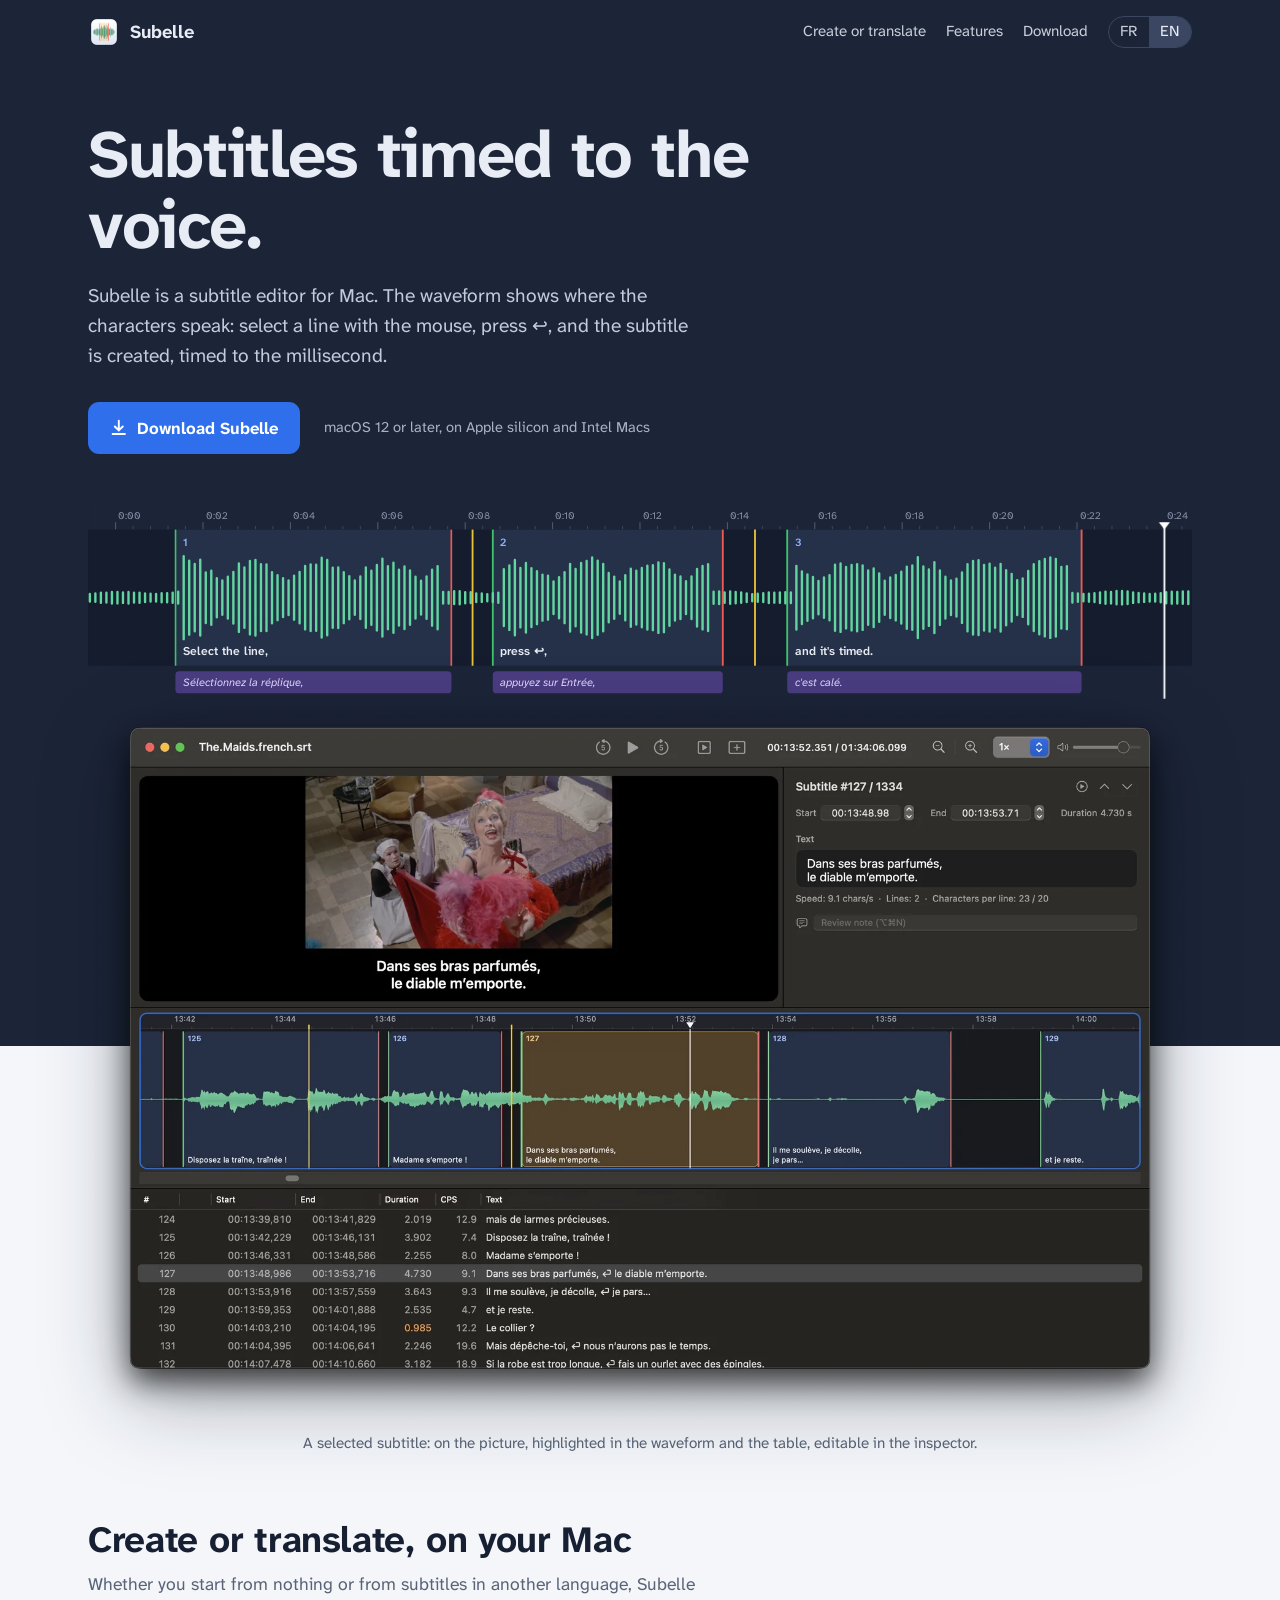
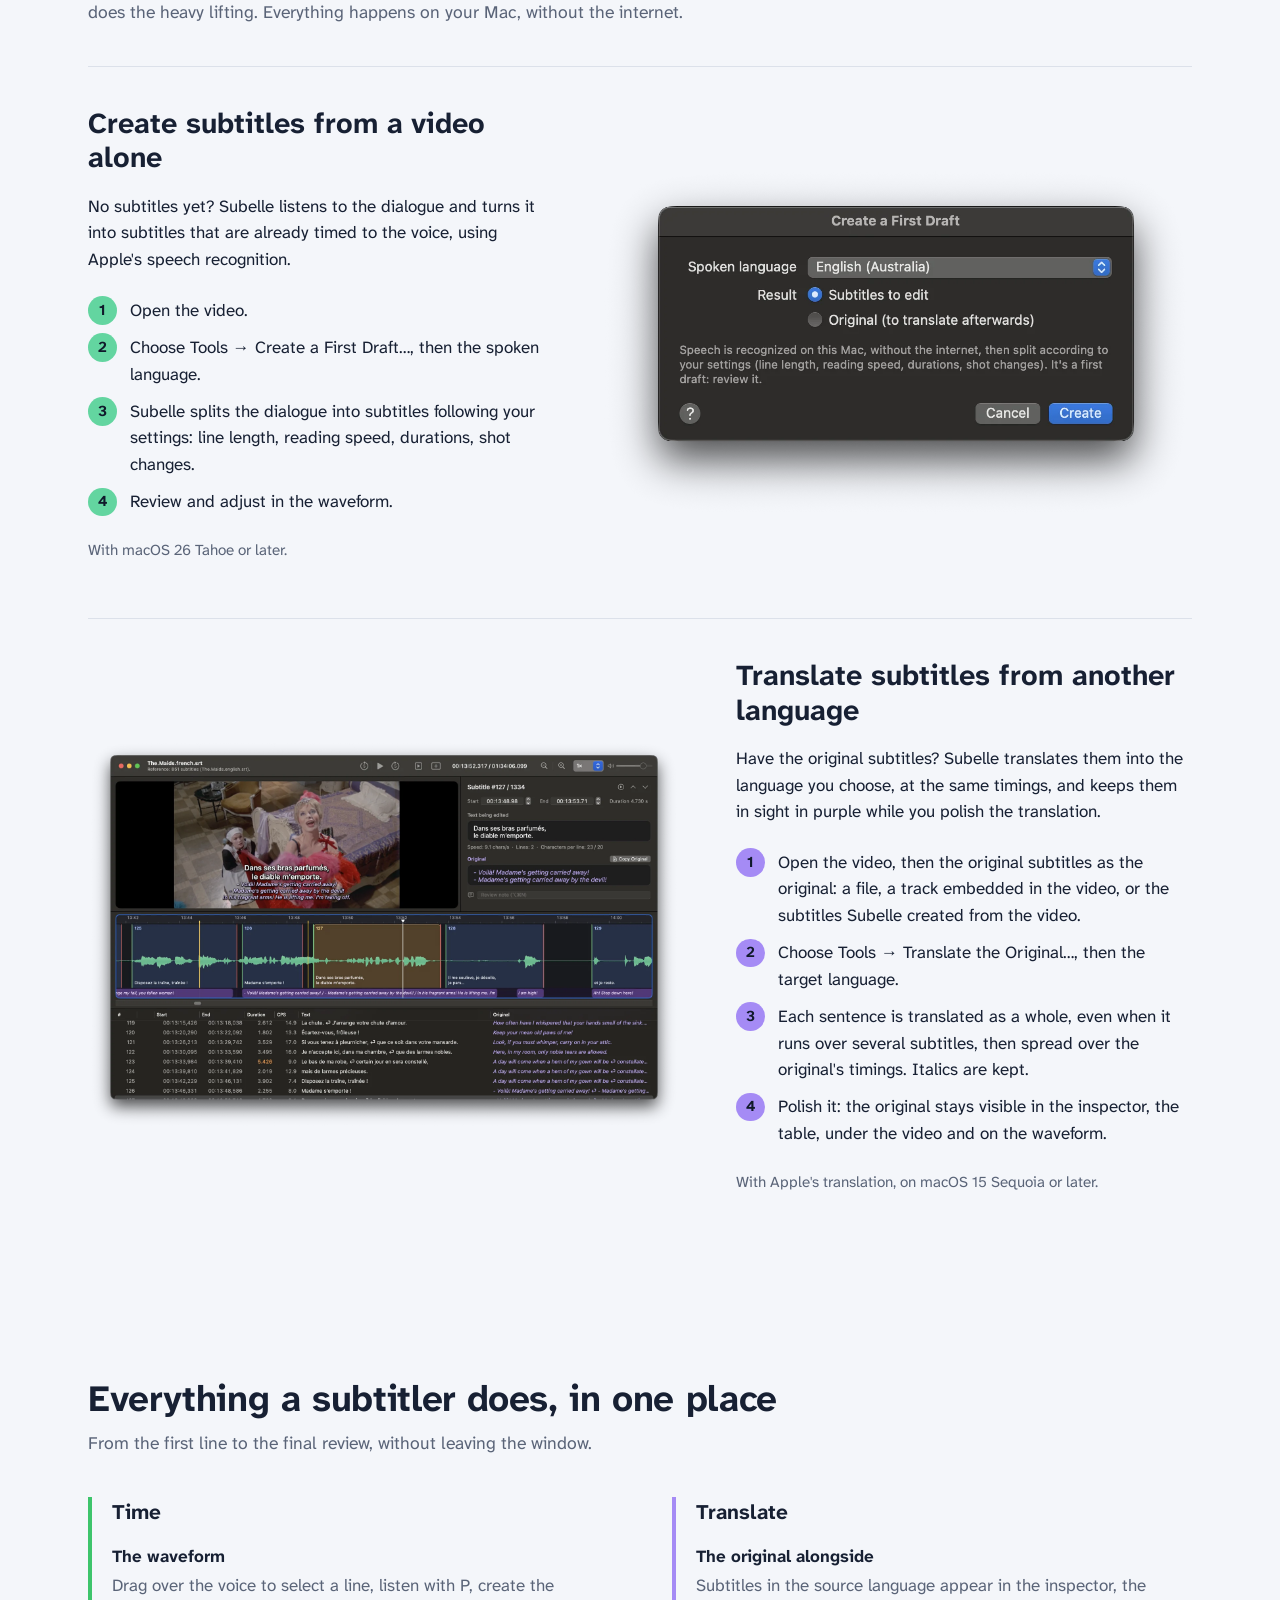
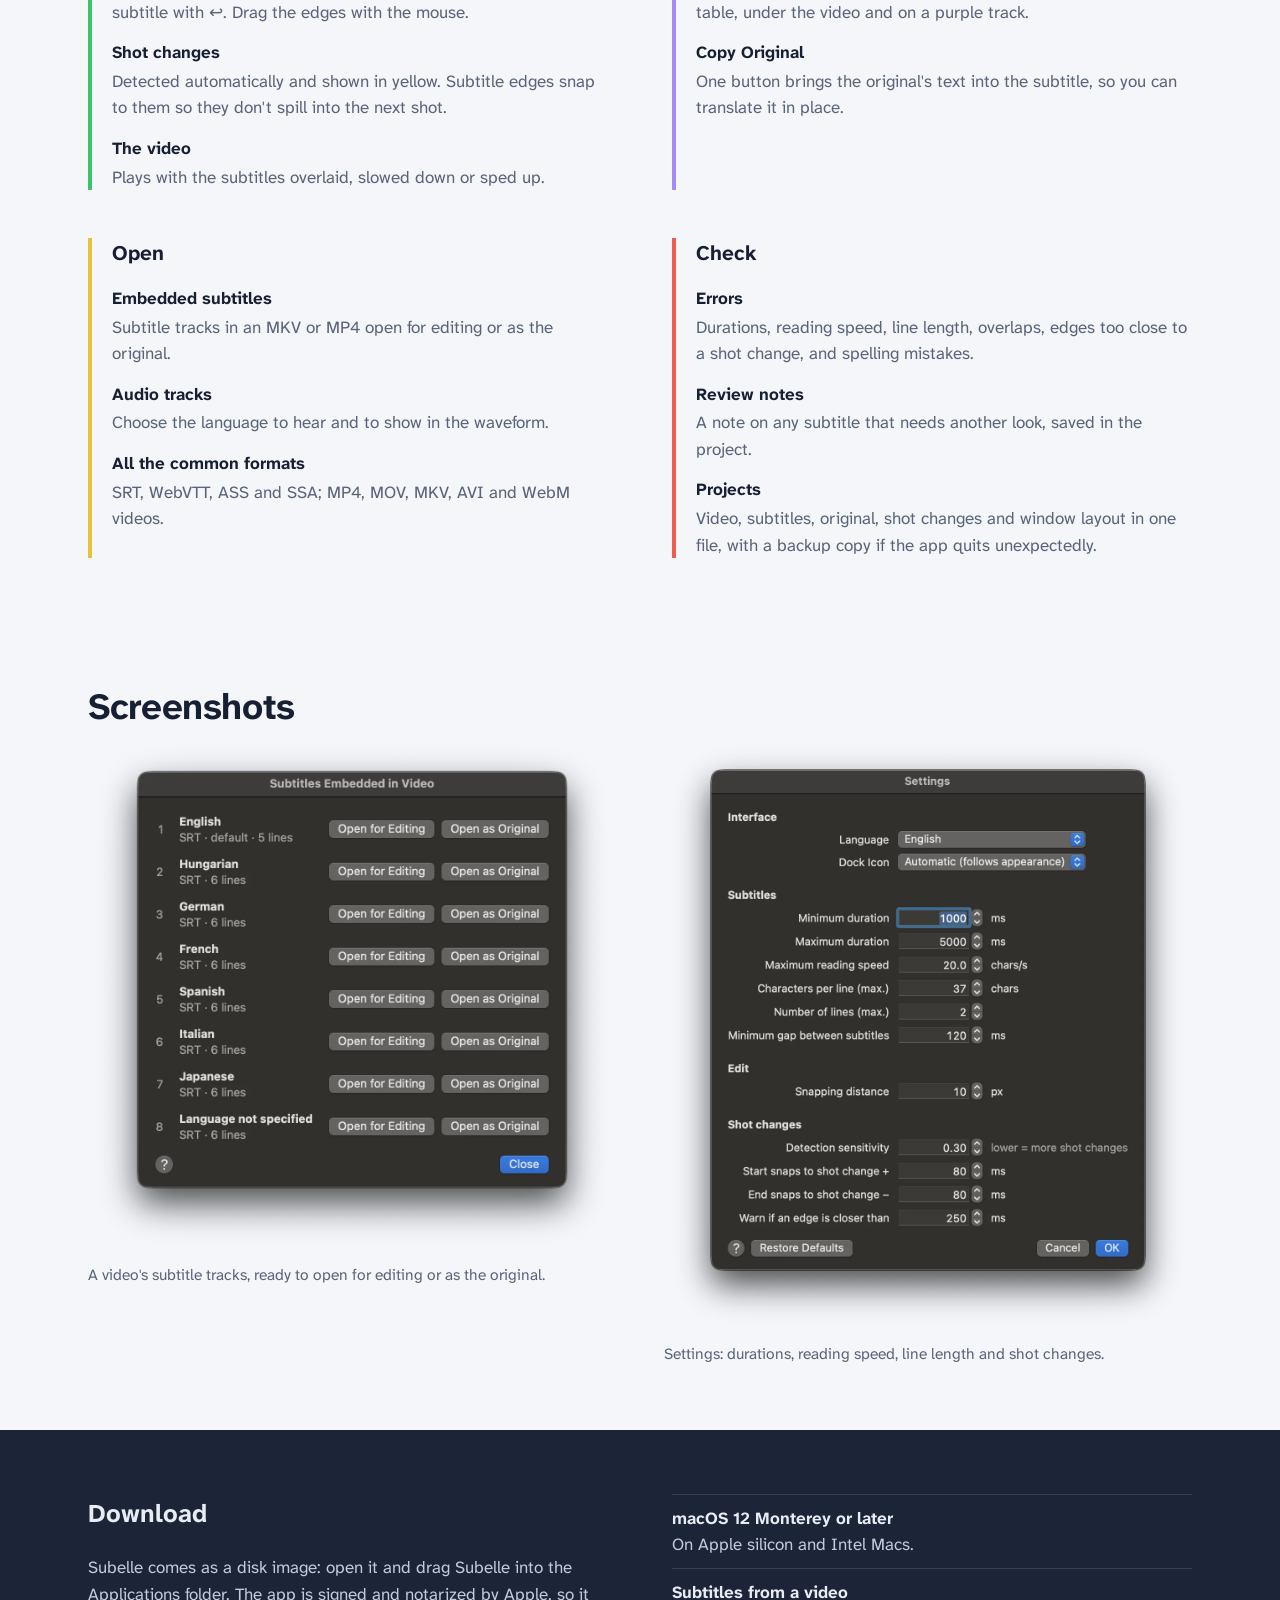
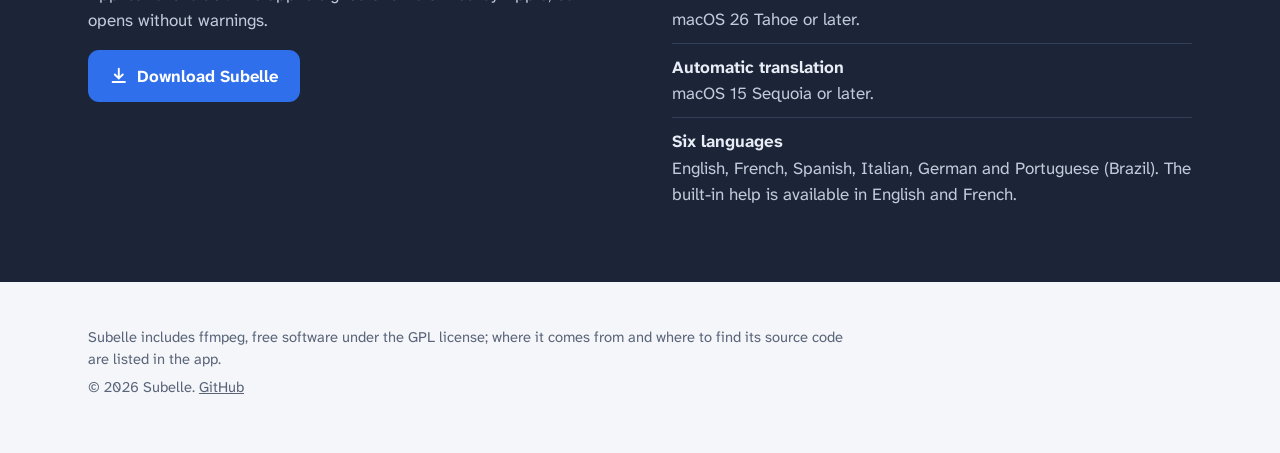
==== index.html @ 778b36cb "Initial commit" ====
<!doctype html>
<html lang="en">
<head>
<meta charset="utf-8">
<meta name="viewport" content="width=device-width, initial-scale=1">
<title>Subelle — a subtitle editor for Mac</title>
<meta name="description" content="Subelle is a subtitle editor for Mac: you time every line by looking at the waveform of the voice. It also creates subtitles from a video alone, and translates subtitles from another language.">
<link rel="icon" type="image/png" href="images/favicon.png">
<link rel="apple-touch-icon" href="images/icon.png">
<link rel="alternate" hreflang="en" href="./">
<link rel="alternate" hreflang="fr" href="fr/">
<meta property="og:title" content="Subelle">
<meta property="og:description" content="Subelle is a subtitle editor for Mac: you time every line by looking at the waveform of the voice. It also creates subtitles from a video alone, and translates subtitles from another language.">
<meta property="og:image" content="images/en/translation.webp">
<link rel="preconnect" href="https://fonts.googleapis.com">
<link rel="preconnect" href="https://fonts.gstatic.com" crossorigin>
<link href="https://fonts.googleapis.com/css2?family=Atkinson+Hyperlegible+Next:ital,wght@0,400;0,600;0,700;1,400&display=swap" rel="stylesheet">
<link rel="stylesheet" href="style.css">
</head>
<body>
<header class="top">
  <div class="wrap">
    <a class="brand" href="./"><img src="images/icon.png" alt="">Subelle</a>
    <nav aria-label="Navigation">
      <a class="hide-sm" href="#create-translate">Create or translate</a>
      <a class="hide-sm" href="#features">Features</a>
      <a class="hide-sm" href="#download">Download</a>
      <span class="langs"><a href="fr/" lang="fr" data-lang="fr" aria-current="false">FR</a><a href="./" lang="en" data-lang="en" aria-current="true">EN</a></span>
    </nav>
  </div>
</header>
<main>
<div class="hero">
  <div class="wrap">
    <h1>Subtitles timed to the voice.</h1>
    <p class="lead">Subelle is a subtitle editor for Mac. The waveform shows where the characters speak: select a line with the mouse, press ↩, and the subtitle is created, timed to the millisecond.</p>
    <div class="actions">
      <a class="button" href="#download" data-download><svg viewBox="0 0 20 20" aria-hidden="true"><path d="M10 2v11m0 0l-4.5-4.5M10 13l4.5-4.5M3 17h14" stroke="currentColor" stroke-width="2.2" fill="none" stroke-linecap="round" stroke-linejoin="round"/></svg>Download Subelle</a>
      <p class="fine">macOS 12 or later, on Apple silicon and Intel Macs</p>
    </div>
  </div>
  <div class="wrap strip">
<svg viewBox="0 0 1200 214" role="img" aria-label="A waveform with three subtitles timed to the voice, and the French original in purple underneath." xmlns="http://www.w3.org/2000/svg">
<rect x="0" y="0" width="1200" height="30" fill="#1C2438"/>
<line x1="30" y1="22" x2="30" y2="30" stroke="#56627C" stroke-width="1"/>
<text class="ruler" x="33" y="18">0:00</text>
<line x1="49" y1="26" x2="49" y2="30" stroke="#3E4A63" stroke-width="1"/>
<line x1="68" y1="26" x2="68" y2="30" stroke="#3E4A63" stroke-width="1"/>
<line x1="87" y1="26" x2="87" y2="30" stroke="#3E4A63" stroke-width="1"/>
<line x1="106" y1="26" x2="106" y2="30" stroke="#3E4A63" stroke-width="1"/>
<line x1="125" y1="22" x2="125" y2="30" stroke="#56627C" stroke-width="1"/>
<text class="ruler" x="128" y="18">0:02</text>
<line x1="144" y1="26" x2="144" y2="30" stroke="#3E4A63" stroke-width="1"/>
<line x1="163" y1="26" x2="163" y2="30" stroke="#3E4A63" stroke-width="1"/>
<line x1="182" y1="26" x2="182" y2="30" stroke="#3E4A63" stroke-width="1"/>
<line x1="201" y1="26" x2="201" y2="30" stroke="#3E4A63" stroke-width="1"/>
<line x1="220" y1="22" x2="220" y2="30" stroke="#56627C" stroke-width="1"/>
<text class="ruler" x="223" y="18">0:04</text>
<line x1="239" y1="26" x2="239" y2="30" stroke="#3E4A63" stroke-width="1"/>
<line x1="258" y1="26" x2="258" y2="30" stroke="#3E4A63" stroke-width="1"/>
<line x1="277" y1="26" x2="277" y2="30" stroke="#3E4A63" stroke-width="1"/>
<line x1="296" y1="26" x2="296" y2="30" stroke="#3E4A63" stroke-width="1"/>
<line x1="315" y1="22" x2="315" y2="30" stroke="#56627C" stroke-width="1"/>
<text class="ruler" x="318" y="18">0:06</text>
<line x1="334" y1="26" x2="334" y2="30" stroke="#3E4A63" stroke-width="1"/>
<line x1="353" y1="26" x2="353" y2="30" stroke="#3E4A63" stroke-width="1"/>
<line x1="372" y1="26" x2="372" y2="30" stroke="#3E4A63" stroke-width="1"/>
<line x1="391" y1="26" x2="391" y2="30" stroke="#3E4A63" stroke-width="1"/>
<line x1="410" y1="22" x2="410" y2="30" stroke="#56627C" stroke-width="1"/>
<text class="ruler" x="413" y="18">0:08</text>
<line x1="429" y1="26" x2="429" y2="30" stroke="#3E4A63" stroke-width="1"/>
<line x1="448" y1="26" x2="448" y2="30" stroke="#3E4A63" stroke-width="1"/>
<line x1="467" y1="26" x2="467" y2="30" stroke="#3E4A63" stroke-width="1"/>
<line x1="486" y1="26" x2="486" y2="30" stroke="#3E4A63" stroke-width="1"/>
<line x1="505" y1="22" x2="505" y2="30" stroke="#56627C" stroke-width="1"/>
<text class="ruler" x="508" y="18">0:10</text>
<line x1="524" y1="26" x2="524" y2="30" stroke="#3E4A63" stroke-width="1"/>
<line x1="543" y1="26" x2="543" y2="30" stroke="#3E4A63" stroke-width="1"/>
<line x1="562" y1="26" x2="562" y2="30" stroke="#3E4A63" stroke-width="1"/>
<line x1="581" y1="26" x2="581" y2="30" stroke="#3E4A63" stroke-width="1"/>
<line x1="600" y1="22" x2="600" y2="30" stroke="#56627C" stroke-width="1"/>
<text class="ruler" x="603" y="18">0:12</text>
<line x1="619" y1="26" x2="619" y2="30" stroke="#3E4A63" stroke-width="1"/>
<line x1="638" y1="26" x2="638" y2="30" stroke="#3E4A63" stroke-width="1"/>
<line x1="657" y1="26" x2="657" y2="30" stroke="#3E4A63" stroke-width="1"/>
<line x1="676" y1="26" x2="676" y2="30" stroke="#3E4A63" stroke-width="1"/>
<line x1="695" y1="22" x2="695" y2="30" stroke="#56627C" stroke-width="1"/>
<text class="ruler" x="698" y="18">0:14</text>
<line x1="714" y1="26" x2="714" y2="30" stroke="#3E4A63" stroke-width="1"/>
<line x1="733" y1="26" x2="733" y2="30" stroke="#3E4A63" stroke-width="1"/>
<line x1="752" y1="26" x2="752" y2="30" stroke="#3E4A63" stroke-width="1"/>
<line x1="771" y1="26" x2="771" y2="30" stroke="#3E4A63" stroke-width="1"/>
<line x1="790" y1="22" x2="790" y2="30" stroke="#56627C" stroke-width="1"/>
<text class="ruler" x="793" y="18">0:16</text>
<line x1="809" y1="26" x2="809" y2="30" stroke="#3E4A63" stroke-width="1"/>
<line x1="828" y1="26" x2="828" y2="30" stroke="#3E4A63" stroke-width="1"/>
<line x1="847" y1="26" x2="847" y2="30" stroke="#3E4A63" stroke-width="1"/>
<line x1="866" y1="26" x2="866" y2="30" stroke="#3E4A63" stroke-width="1"/>
<line x1="885" y1="22" x2="885" y2="30" stroke="#56627C" stroke-width="1"/>
<text class="ruler" x="888" y="18">0:18</text>
<line x1="904" y1="26" x2="904" y2="30" stroke="#3E4A63" stroke-width="1"/>
<line x1="923" y1="26" x2="923" y2="30" stroke="#3E4A63" stroke-width="1"/>
<line x1="942" y1="26" x2="942" y2="30" stroke="#3E4A63" stroke-width="1"/>
<line x1="961" y1="26" x2="961" y2="30" stroke="#3E4A63" stroke-width="1"/>
<line x1="980" y1="22" x2="980" y2="30" stroke="#56627C" stroke-width="1"/>
<text class="ruler" x="983" y="18">0:20</text>
<line x1="999" y1="26" x2="999" y2="30" stroke="#3E4A63" stroke-width="1"/>
<line x1="1018" y1="26" x2="1018" y2="30" stroke="#3E4A63" stroke-width="1"/>
<line x1="1037" y1="26" x2="1037" y2="30" stroke="#3E4A63" stroke-width="1"/>
<line x1="1056" y1="26" x2="1056" y2="30" stroke="#3E4A63" stroke-width="1"/>
<line x1="1075" y1="22" x2="1075" y2="30" stroke="#56627C" stroke-width="1"/>
<text class="ruler" x="1078" y="18">0:22</text>
<line x1="1094" y1="26" x2="1094" y2="30" stroke="#3E4A63" stroke-width="1"/>
<line x1="1113" y1="26" x2="1113" y2="30" stroke="#3E4A63" stroke-width="1"/>
<line x1="1132" y1="26" x2="1132" y2="30" stroke="#3E4A63" stroke-width="1"/>
<line x1="1151" y1="26" x2="1151" y2="30" stroke="#3E4A63" stroke-width="1"/>
<line x1="1170" y1="22" x2="1170" y2="30" stroke="#56627C" stroke-width="1"/>
<text class="ruler" x="1173" y="18">0:24</text>
<line x1="1189" y1="26" x2="1189" y2="30" stroke="#3E4A63" stroke-width="1"/>
<line x1="1208" y1="26" x2="1208" y2="30" stroke="#3E4A63" stroke-width="1"/>
<line x1="1227" y1="26" x2="1227" y2="30" stroke="#3E4A63" stroke-width="1"/>
<line x1="1246" y1="26" x2="1246" y2="30" stroke="#3E4A63" stroke-width="1"/>
<rect x="0" y="30" width="1200" height="148" fill="#151C2D"/>
<g class="cue c1">
<rect x="95" y="30" width="300" height="148" fill="#253049"/>
<line x1="95" y1="30" x2="95" y2="178" stroke="#3DC46B" stroke-width="2"/>
<line x1="395" y1="30" x2="395" y2="178" stroke="#EE5B52" stroke-width="2"/>
<text class="cue-text" x="103" y="48" style="fill:#8FB4FF;font-size:12px">1</text>
<text class="cue-text" x="103" y="166">Select the line,</text>
</g>
<g class="cue c2">
<rect x="440" y="30" width="250" height="148" fill="#253049"/>
<line x1="440" y1="30" x2="440" y2="178" stroke="#3DC46B" stroke-width="2"/>
<line x1="690" y1="30" x2="690" y2="178" stroke="#EE5B52" stroke-width="2"/>
<text class="cue-text" x="448" y="48" style="fill:#8FB4FF;font-size:12px">2</text>
<text class="cue-text" x="448" y="166">press ↩,</text>
</g>
<g class="cue c3">
<rect x="760" y="30" width="320" height="148" fill="#253049"/>
<line x1="760" y1="30" x2="760" y2="178" stroke="#3DC46B" stroke-width="2"/>
<line x1="1080" y1="30" x2="1080" y2="178" stroke="#EE5B52" stroke-width="2"/>
<text class="cue-text" x="768" y="48" style="fill:#8FB4FF;font-size:12px">3</text>
<text class="cue-text" x="768" y="166">and it&#x27;s timed.</text>
</g>
<line x1="418" y1="30" x2="418" y2="178" stroke="#E9C23A" stroke-width="2"/>
<line x1="725" y1="30" x2="725" y2="178" stroke="#E9C23A" stroke-width="2"/>
<path d="M2,99.9V108.1 M8,99.5V108.5 M14,98.5V109.5 M20,98.7V109.3 M26,97.7V110.3 M32,97.8V110.2 M38,98.3V109.7 M44,97.7V110.3 M50,98.7V109.3 M56,98.5V109.5 M62,99.3V108.7 M68,99.8V108.2 M74,99.9V108.1 M80,99.1V108.9 M86,99.0V109.0 M92,98.5V109.5 M98,97.6V110.4 M104,58.9V149.1 M110,63.8V144.2 M116,67.4V140.6 M122,62.8V145.2 M128,76.5V131.5 M134,74.6V133.4 M140,82.8V125.2 M146,85.4V122.6 M152,81.3V126.7 M158,76.0V132.0 M164,66.8V141.2 M170,71.2V136.8 M176,64.1V143.9 M182,62.9V145.1 M188,67.7V140.3 M194,67.8V140.2 M200,76.2V131.8 M206,79.6V128.4 M212,82.9V125.1 M218,85.2V122.8 M224,80.1V127.9 M230,76.1V131.9 M236,69.5V138.5 M242,67.8V140.2 M248,68.1V139.9 M254,60.6V147.4 M260,63.1V144.9 M266,71.3V136.7 M272,71.1V136.9 M278,76.3V131.7 M284,80.6V127.4 M290,85.4V122.6 M296,80.9V127.1 M302,71.2V136.8 M308,74.6V133.4 M314,68.4V139.6 M320,61.7V146.3 M326,69.8V138.2 M332,65.9V142.1 M338,73.7V134.3 M344,70.0V138.0 M350,74.5V133.5 M356,81.3V126.7 M362,85.6V122.4 M368,81.0V127.0 M374,73.6V134.4 M380,69.7V138.3 M386,97.7V110.3 M392,97.7V110.3 M398,97.0V111.0 M404,96.9V111.1 M410,98.0V110.0 M416,98.1V109.9 M422,99.3V108.7 M428,99.4V108.6 M434,100.1V107.9 M440,99.2V108.8 M446,98.5V109.5 M452,73.1V134.9 M458,69.0V139.0 M464,63.1V144.9 M470,71.7V136.3 M476,66.2V141.8 M482,72.0V136.0 M488,75.2V132.8 M494,79.0V129.0 M500,80.1V127.9 M506,86.3V121.7 M512,81.7V126.3 M518,76.3V131.7 M524,67.2V140.8 M530,72.9V135.1 M536,66.2V141.8 M542,64.1V143.9 M548,60.2V147.8 M554,63.7V144.3 M560,67.4V140.6 M566,77.2V130.8 M572,81.1V126.9 M578,86.4V121.6 M584,79.5V128.5 M590,72.4V135.6 M596,74.8V133.2 M602,71.8V136.2 M608,69.3V138.7 M614,68.7V139.3 M620,65.7V142.3 M626,66.5V141.5 M632,73.4V134.6 M638,79.1V128.9 M644,80.9V127.1 M650,86.2V121.8 M656,80.9V127.1 M662,72.7V135.3 M668,69.5V138.5 M674,67.7V140.3 M680,97.4V110.6 M686,97.2V110.8 M692,98.4V109.6 M698,97.3V110.7 M704,97.9V110.1 M710,98.4V109.6 M716,99.3V108.7 M722,100.1V107.9 M728,99.6V108.4 M734,99.2V108.8 M740,98.2V109.8 M746,98.6V109.4 M752,98.4V109.6 M758,98.0V110.0 M764,98.2V109.8 M770,69.4V138.6 M776,75.4V132.6 M782,78.8V129.2 M788,81.6V126.4 M794,85.9V122.1 M800,82.1V125.9 M806,79.5V128.5 M812,68.1V139.9 M818,66.8V141.2 M824,70.6V137.4 M830,68.4V139.6 M836,67.5V140.5 M842,69.0V139.0 M848,74.5V133.5 M854,72.1V135.9 M860,77.7V130.3 M866,85.5V122.5 M872,81.9V126.1 M878,79.3V128.7 M884,75.8V132.2 M890,70.2V137.8 M896,69.1V138.9 M902,60.1V147.9 M908,70.1V137.9 M914,73.3V134.7 M920,65.5V142.5 M926,74.4V133.6 M932,81.3V126.7 M938,85.2V122.8 M944,83.5V124.5 M950,76.6V131.4 M956,67.5V140.5 M962,64.0V144.0 M968,63.3V144.7 M974,68.3V139.7 M980,67.1V140.9 M986,71.4V136.6 M992,67.2V140.8 M998,74.1V133.9 M1004,78.1V129.9 M1010,85.1V122.9 M1016,83.1V124.9 M1022,75.0V133.0 M1028,67.7V140.3 M1034,64.3V143.7 M1040,61.9V146.1 M1046,60.3V147.7 M1052,61.8V146.2 M1058,70.5V137.5 M1064,69.8V138.2 M1070,98.8V109.2 M1076,99.5V108.5 M1082,100.0V108.0 M1088,99.7V108.3 M1094,99.2V108.8 M1100,98.2V109.8 M1106,97.4V110.6 M1112,97.8V110.2 M1118,96.8V111.2 M1124,96.7V111.3 M1130,97.1V110.9 M1136,98.3V109.7 M1142,98.9V109.1 M1148,99.4V108.6 M1154,99.9V108.1 M1160,99.8V108.2 M1166,99.0V109.0 M1172,98.0V110.0 M1178,97.5V110.5 M1184,97.7V110.3 M1190,97.3V110.7 M1196,97.1V110.9" stroke="#63D5A0" stroke-width="2.6" stroke-linecap="round" fill="none"/>
<rect x="95" y="184" width="300" height="24" rx="4" fill="#4A3C80"/>
<text x="103" y="200" style="font:italic 12px 'Atkinson Hyperlegible Next',sans-serif;fill:#E2D8FF">Sélectionnez la réplique,</text>
<rect x="440" y="184" width="250" height="24" rx="4" fill="#4A3C80"/>
<text x="448" y="200" style="font:italic 12px 'Atkinson Hyperlegible Next',sans-serif;fill:#E2D8FF">appuyez sur Entrée,</text>
<rect x="760" y="184" width="320" height="24" rx="4" fill="#4A3C80"/>
<text x="768" y="200" style="font:italic 12px 'Atkinson Hyperlegible Next',sans-serif;fill:#E2D8FF">c&#x27;est calé.</text>
<g class="playhead"><line x1="30" y1="24" x2="30" y2="214" stroke="#FFFFFF" stroke-width="2"/><path d="M24,22 L36,22 L30,30Z" fill="#FFFFFF"/></g>
</svg>
  </div>
</div>
<div class="shot-hero">
  <div class="wrap">
    <figure><img src="images/en/editing.webp" width="1800" height="1182" alt="Subelle&#x27;s window: the video with its subtitle, the inspector, the waveform and the subtitle table."><figcaption>A selected subtitle: on the picture, highlighted in the waveform and the table, editable in the inspector.</figcaption></figure>
  </div>
</div>
<section id="create-translate" class="scenarios">
  <div class="wrap">
    <h2>Create or translate, on your Mac</h2>
    <p class="intro">Whether you start from nothing or from subtitles in another language, Subelle does the heavy lifting. Everything happens on your Mac, without the internet.</p>
    <article class="scenario create"><div class="text"><h3>Create subtitles from a video alone</h3><p>No subtitles yet? Subelle listens to the dialogue and turns it into subtitles that are already timed to the voice, using Apple&#x27;s speech recognition.</p><ol><li>Open the video.</li><li>Choose Tools → Create a First Draft…, then the spoken language.</li><li>Subelle splits the dialogue into subtitles following your settings: line length, reading speed, durations, shot changes.</li><li>Review and adjust in the waveform.</li></ol><p class="req">With macOS 26 Tahoe or later.</p></div><figure><img src="images/en/draft.webp" alt="The Create a First Draft window, with the spoken language and the choice of result."></figure></article><article class="scenario translate"><div class="text"><h3>Translate subtitles from another language</h3><p>Have the original subtitles? Subelle translates them into the language you choose, at the same timings, and keeps them in sight in purple while you polish the translation.</p><ol><li>Open the video, then the original subtitles as the original: a file, a track embedded in the video, or the subtitles Subelle created from the video.</li><li>Choose Tools → Translate the Original…, then the target language.</li><li>Each sentence is translated as a whole, even when it runs over several subtitles, then spread over the original&#x27;s timings. Italics are kept.</li><li>Polish it: the original stays visible in the inspector, the table, under the video and on the waveform.</li></ol><p class="req">With Apple&#x27;s translation, on macOS 15 Sequoia or later.</p></div><figure><img src="images/en/translation.webp" alt="A translation in progress: the French subtitle on the picture, the English original in purple in the inspector, on the waveform and in the table."></figure></article>
  </div>
</section>
<section id="features">
  <div class="wrap">
    <h2>Everything a subtitler does, in one place</h2>
    <p class="intro">From the first line to the final review, without leaving the window.</p>
    <div class="steps"><div class="step time"><h3>Time</h3><dl><dt>The waveform</dt><dd>Drag over the voice to select a line, listen with P, create the subtitle with ↩. Drag the edges with the mouse.</dd><dt>Shot changes</dt><dd>Detected automatically and shown in yellow. Subtitle edges snap to them so they don&#x27;t spill into the next shot.</dd><dt>The video</dt><dd>Plays with the subtitles overlaid, slowed down or sped up.</dd></dl></div><div class="step translate"><h3>Translate</h3><dl><dt>The original alongside</dt><dd>Subtitles in the source language appear in the inspector, the table, under the video and on a purple track.</dd><dt>Copy Original</dt><dd>One button brings the original&#x27;s text into the subtitle, so you can translate it in place.</dd></dl></div><div class="step start"><h3>Open</h3><dl><dt>Embedded subtitles</dt><dd>Subtitle tracks in an MKV or MP4 open for editing or as the original.</dd><dt>Audio tracks</dt><dd>Choose the language to hear and to show in the waveform.</dd><dt>All the common formats</dt><dd>SRT, WebVTT, ASS and SSA; MP4, MOV, MKV, AVI and WebM videos.</dd></dl></div><div class="step check"><h3>Check</h3><dl><dt>Errors</dt><dd>Durations, reading speed, line length, overlaps, edges too close to a shot change, and spelling mistakes.</dd><dt>Review notes</dt><dd>A note on any subtitle that needs another look, saved in the project.</dd><dt>Projects</dt><dd>Video, subtitles, original, shot changes and window layout in one file, with a backup copy if the app quits unexpectedly.</dd></dl></div></div>
  </div>
</section>
<section id="screenshots">
  <div class="wrap">
    <h2>Screenshots</h2>
    <div class="gallery"><figure class=""><img src="images/en/embedded.webp" alt="The list of subtitles embedded in a video."><figcaption>A video&#x27;s subtitle tracks, ready to open for editing or as the original.</figcaption></figure><figure class=""><img src="images/en/settings.webp" alt="The Settings window."><figcaption>Settings: durations, reading speed, line length and shot changes.</figcaption></figure></div>
  </div>
</section>
<section id="download" class="get">
  <div class="wrap">
    <div>
      <h2>Download</h2>
      <p>Subelle comes as a disk image: open it and drag Subelle into the Applications folder. The app is signed and notarized by Apple, so it opens without warnings.</p>
      <p><a class="button" href="#download" data-download><svg viewBox="0 0 20 20" aria-hidden="true"><path d="M10 2v11m0 0l-4.5-4.5M10 13l4.5-4.5M3 17h14" stroke="currentColor" stroke-width="2.2" fill="none" stroke-linecap="round" stroke-linejoin="round"/></svg>Download Subelle</a></p>
    </div>
    <ul><li><strong>macOS 12 Monterey or later</strong>On Apple silicon and Intel Macs.</li><li><strong>Subtitles from a video</strong>macOS 26 Tahoe or later.</li><li><strong>Automatic translation</strong>macOS 15 Sequoia or later.</li><li><strong>Six languages</strong>English, French, Spanish, Italian, German and Portuguese (Brazil). The built-in help is available in English and French.</li></ul>
  </div>
</section>
</main>
<footer>
  <div class="wrap">
    <p>Subelle includes ffmpeg, free software under the GPL license; where it comes from and where to find its source code are listed in the app.</p>
    <p>© 2026 Subelle. <a href="#" data-repo>GitHub</a></p>
  </div>
</footer>
<script src="site.js"></script>
</body>
</html>
---- style.css ----
/* Subelle — site de présentation (GitHub Pages)
   Couleurs tirées de l'app : piste de la forme d'onde, onde verte, bords des sous-titres, original violet. */
:root {
  --paper: #F4F6FA;
  --ink: #172033;
  --muted: #5A6478;
  --rule: #DCE1EA;
  --track: #1C2438;
  --track-2: #253049;
  --wave: #63D5A0;
  --cue-in: #3DC46B;
  --cue-out: #EE5B52;
  --shot: #E9C23A;
  --original: #A58BF5;
  --button: #2F6FEB;
  --button-ink: #FFFFFF;
  --measure: 38rem;
  color-scheme: light;
}
@media (prefers-color-scheme: dark) {
  :root {
    --paper: #12182A;
    --ink: #E8ECF4;
    --muted: #A2ABBD;
    --rule: #2A344B;
    --track: #1C2438;
    --track-2: #253049;
    --button: #4C86F5;
    color-scheme: dark;
  }
}

* { box-sizing: border-box; }
html { -webkit-text-size-adjust: 100%; }
body {
  margin: 0;
  background: var(--paper);
  color: var(--ink);
  font-family: "Atkinson Hyperlegible Next", "Atkinson Hyperlegible", -apple-system, BlinkMacSystemFont, "Helvetica Neue", sans-serif;
  font-size: 1.0625rem;
  line-height: 1.55;
}
img { max-width: 100%; height: auto; display: block; }
a { color: inherit; }
a:focus-visible, button:focus-visible { outline: 3px solid var(--wave); outline-offset: 3px; border-radius: 6px; }

.wrap { max-width: 72rem; margin: 0 auto; padding: 0 1.5rem; }

/* — Barre du haut — */
.top {
  background: var(--track);
  color: #E8ECF4;
}
.top .wrap { display: flex; align-items: center; gap: 1rem; min-height: 4rem; }
.brand { display: flex; align-items: center; gap: .6rem; font-weight: 700; font-size: 1.15rem; text-decoration: none; }
.brand img { width: 2rem; height: 2rem; }
.top nav { margin-left: auto; display: flex; gap: 1.25rem; align-items: center; font-size: .95rem; }
.top nav a { text-decoration: none; opacity: .85; }
.top nav a:hover { opacity: 1; text-decoration: underline; text-underline-offset: .2em; }
.langs { display: flex; border: 1px solid #3A4662; border-radius: 999px; overflow: hidden; }
.langs a { padding: .2rem .7rem; opacity: .75; }
.langs a[aria-current="true"] { background: #3A4662; opacity: 1; }

/* — En-tête : texte + forme d'onde — */
.hero { background: var(--track); color: #E8ECF4; padding: 3.5rem 0 0; }
.hero h1 {
  font-size: clamp(2.3rem, 5.6vw, 4.2rem);
  line-height: 1.05;
  letter-spacing: -0.02em;
  font-weight: 700;
  margin: 0 0 1.25rem;
  max-width: 16ch;
}
.hero .lead { font-size: 1.2rem; color: #C3CBDA; max-width: var(--measure); margin: 0 0 2rem; }
.actions { display: flex; flex-wrap: wrap; align-items: center; gap: 1rem 1.5rem; }
.button {
  display: inline-flex; align-items: center; gap: .55rem;
  background: var(--button); color: var(--button-ink);
  font-weight: 700; font-size: 1.05rem; text-decoration: none;
  padding: .8rem 1.4rem; border-radius: .7rem;
}
.button:hover { filter: brightness(1.08); }
.button svg { width: 1.1rem; height: 1.1rem; }
.fine { font-size: .92rem; color: #A9B3C6; margin: 0; }

/* La forme d'onde : la signature du site */
.strip { margin-top: 3rem; position: relative; overflow: hidden; }
.strip svg { width: 100%; height: auto; display: block; }
.strip .cue-text { font: 600 13px "Atkinson Hyperlegible Next", sans-serif; fill: #E8ECF4; }
.strip .ruler { font: 11px "Atkinson Hyperlegible Next", sans-serif; fill: #8792A8; }
.playhead { transform: translateX(0); }
@media (prefers-reduced-motion: no-preference) {
  .playhead { animation: sweep 7s cubic-bezier(.4,0,.6,1) .6s 1 both; }
  .cue { opacity: .35; animation: lit .4s ease-out both; }
  .cue.c1 { animation-delay: 1.5s; }
  .cue.c2 { animation-delay: 3.6s; }
  .cue.c3 { animation-delay: 5.6s; }
}
@keyframes sweep { from { transform: translateX(0); } to { transform: translateX(1140px); } }
@keyframes lit { from { opacity: .35; } to { opacity: 1; } }

/* — Grande capture — */
.shot-hero { background: linear-gradient(var(--track) 0 45%, var(--paper) 45%); padding: 0 0 1rem; }
.shot-hero figure { margin: 0; }
.shot-hero img { width: 100%; filter: drop-shadow(0 18px 40px rgba(10, 16, 30, .35)); }
.shot-hero figcaption { color: var(--muted); font-size: .95rem; text-align: center; margin-top: .5rem; }

/* — Fonctions, par étape du travail — */
section { padding: 4rem 0; }
section > .wrap > h2 {
  font-size: clamp(1.7rem, 3vw, 2.3rem);
  line-height: 1.15;
  letter-spacing: -0.01em;
  margin: 0 0 .6rem;
}
section > .wrap > .intro { color: var(--muted); max-width: var(--measure); margin: 0 0 2.5rem; font-size: 1.1rem; }

.steps { display: grid; gap: 3rem 4rem; grid-template-columns: repeat(auto-fit, minmax(min(100%, 26rem), 1fr)); }
.step { border-left: 4px solid var(--c, var(--wave)); padding-left: 1.25rem; }
.step h3 { font-size: 1.3rem; margin: 0 0 .9rem; }
.step dl { margin: 0; }
.step dt { font-weight: 700; margin-top: .9rem; }
.step dd { margin: .15rem 0 0; color: var(--muted); max-width: var(--measure); }
.step.time { --c: var(--cue-in); }
.step.translate { --c: var(--original); }
.step.start { --c: var(--shot); }
.step.check { --c: var(--cue-out); }

/* — Captures — */
.gallery { display: grid; gap: 2.5rem 3rem; grid-template-columns: repeat(auto-fit, minmax(20rem, 1fr)); align-items: start; }
.gallery figure { margin: 0; }
.gallery .wide { grid-column: 1 / -1; }
.gallery img { width: 100%; }
.gallery figcaption { color: var(--muted); font-size: .97rem; margin-top: .6rem; max-width: var(--measure); }

/* — Télécharger — */
.get { background: var(--track); color: #E8ECF4; }
.get .wrap { display: grid; gap: 2rem 4rem; grid-template-columns: repeat(auto-fit, minmax(19rem, 1fr)); align-items: start; }
.get h2 { margin-top: 0; }
.get p { color: #C3CBDA; max-width: var(--measure); }
.get ul { margin: 0; padding: 0; list-style: none; }
.get li { padding: .65rem 0; border-top: 1px solid #33405C; color: #C3CBDA; }
.get li strong { color: #E8ECF4; display: block; }

footer { padding: 2.5rem 0 3rem; color: var(--muted); font-size: .92rem; }
footer p { margin: .3rem 0; max-width: 48rem; }

@media (max-width: 40rem) {
  body { font-size: 1rem; }
  .wrap { padding: 0 1rem; }
  .top nav .hide-sm { display: none; }
  .hero { padding-top: 2.25rem; }
  .hero .lead { font-size: 1.08rem; }
  .strip svg { width: 780px; max-width: none; }
  section { padding: 3rem 0; }
}

/* — Créer ou traduire : les deux scénarios mis en avant — */
.scenarios { padding-top: 3rem; }
.scenario {
  display: grid; gap: 2rem 3.5rem; align-items: center;
  grid-template-columns: minmax(0, 1fr) minmax(0, 1.3fr);
  padding: 2.5rem 0; border-top: 1px solid var(--rule);
}
.scenario:nth-of-type(even) { grid-template-columns: minmax(0, 1.3fr) minmax(0, 1fr); }
.scenario:nth-of-type(even) .text { order: 2; }
.scenario h3 { font-size: clamp(1.4rem, 2.4vw, 1.8rem); line-height: 1.2; margin: 0 0 .8rem; }
.scenario .text > p { max-width: var(--measure); }
.scenario ol { list-style: none; counter-reset: step; padding: 0; margin: 1.2rem 0; }
.scenario li { counter-increment: step; position: relative; padding: .35rem 0 .35rem 2.6rem; max-width: var(--measure); }
.scenario li::before {
  content: counter(step);
  position: absolute; left: 0; top: .3rem;
  width: 1.8rem; height: 1.8rem; border-radius: 50%;
  display: grid; place-items: center;
  font-weight: 700; font-size: .95rem;
  background: var(--c); color: #10192B;
}
.scenario.create { --c: var(--wave); }
.scenario.translate { --c: var(--original); }
.scenario .req { color: var(--muted); font-size: .95rem; }
.scenario figure { margin: 0; }
.scenario img { width: 100%; }
@media (max-width: 52rem) {
  .scenario, .scenario:nth-of-type(even) { grid-template-columns: 1fr; }
  .scenario:nth-of-type(even) .text { order: 0; }
}
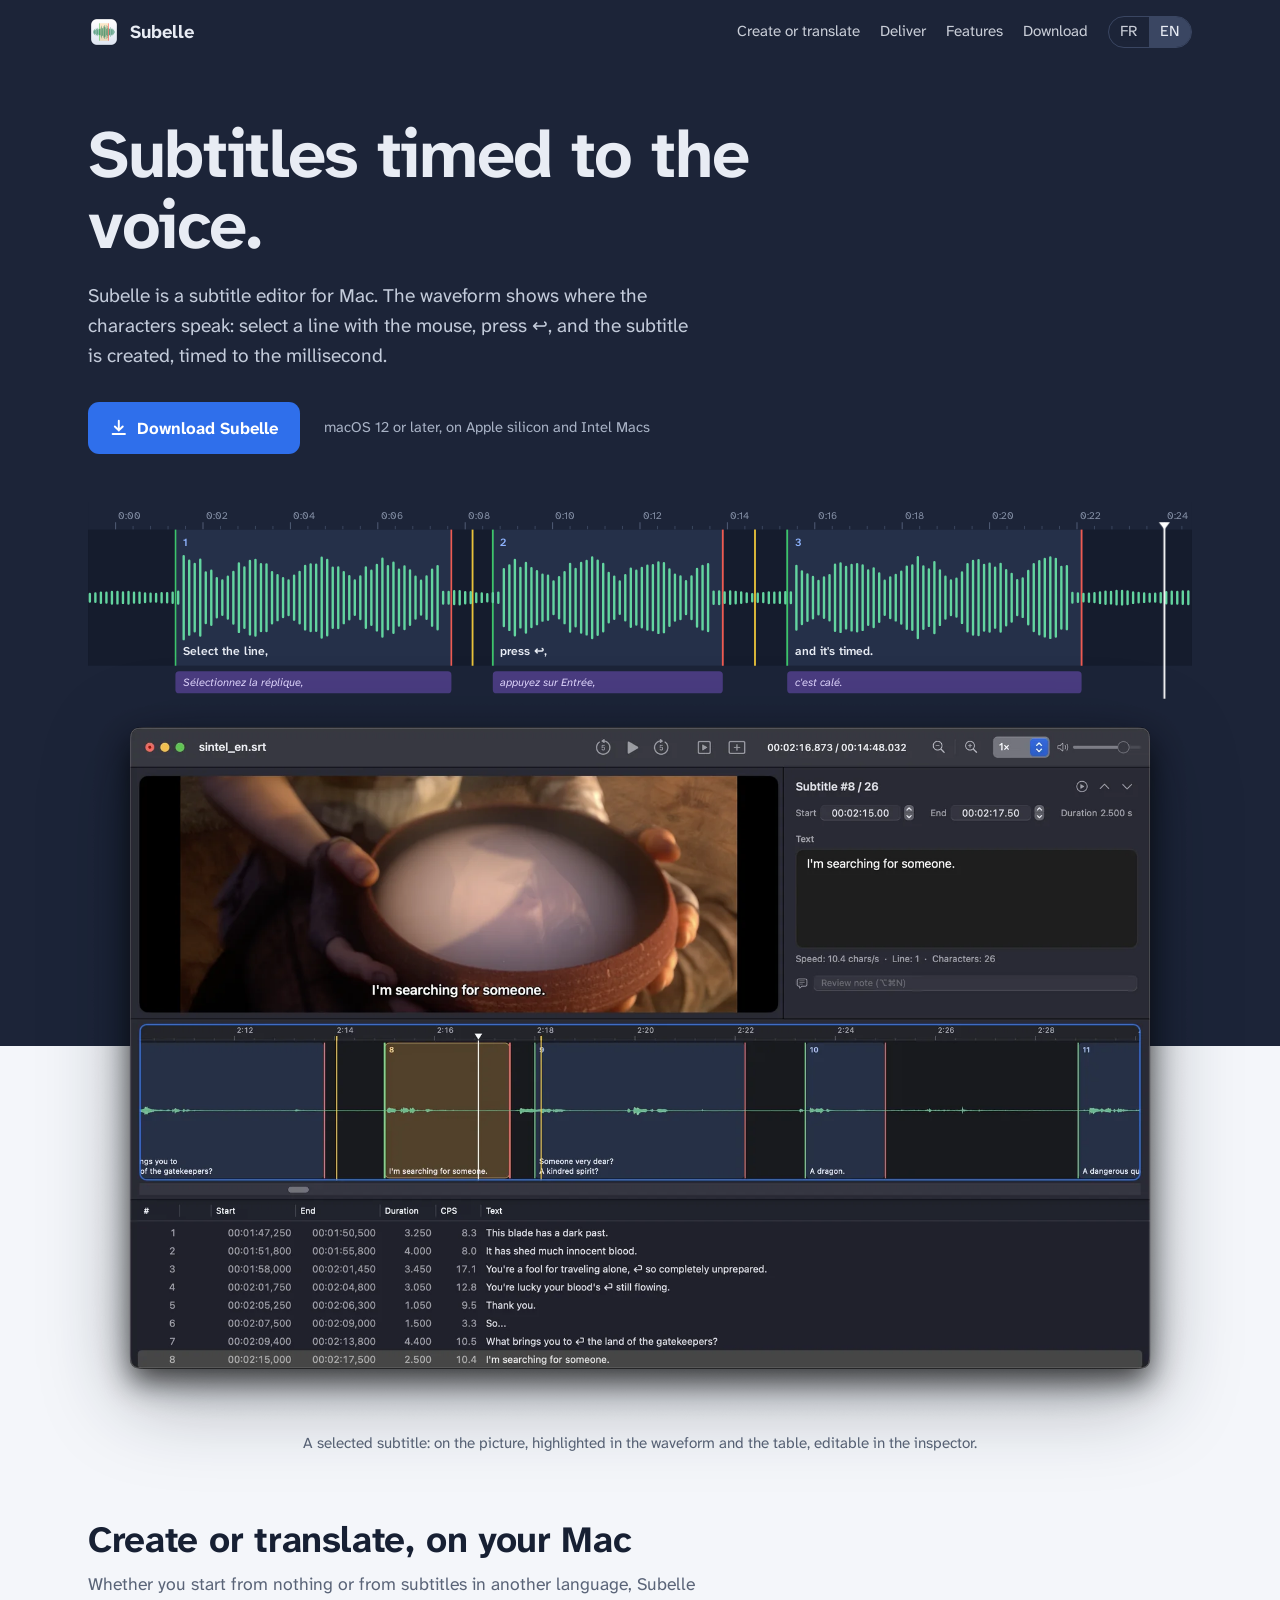
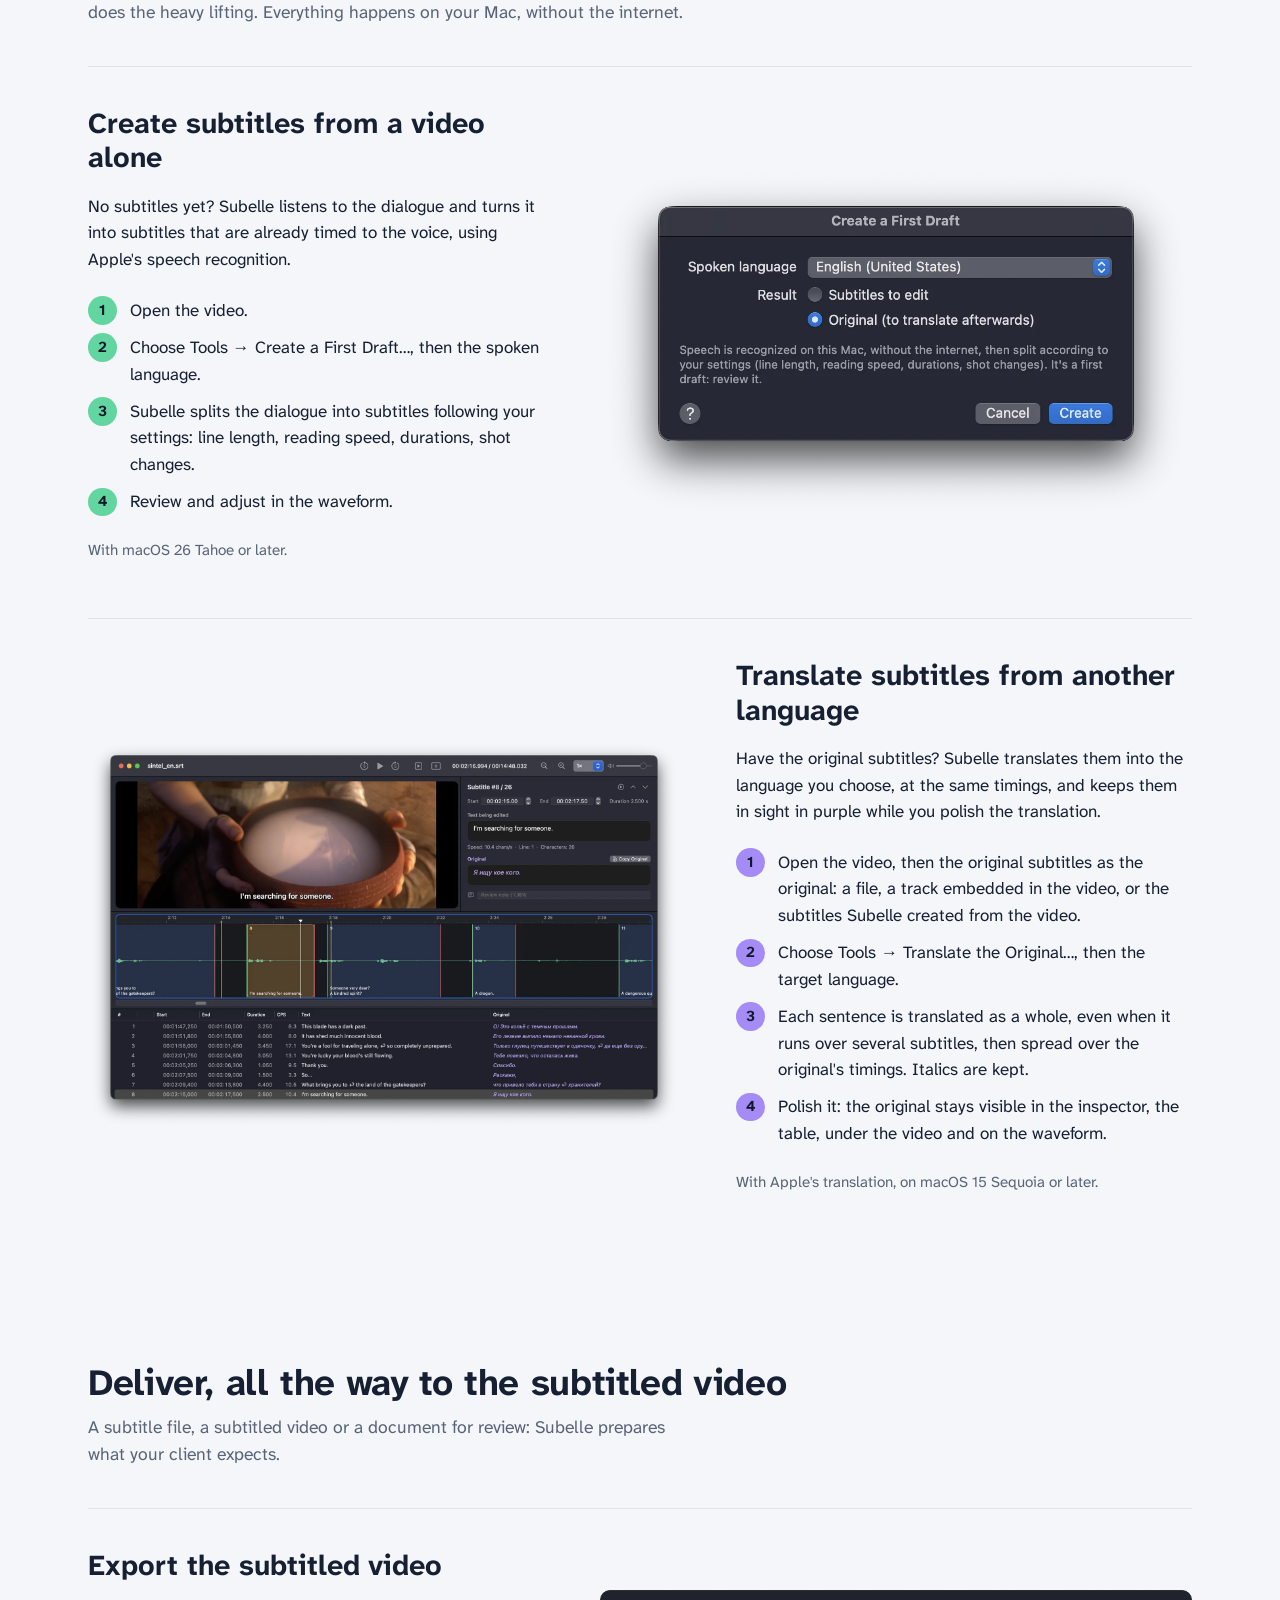
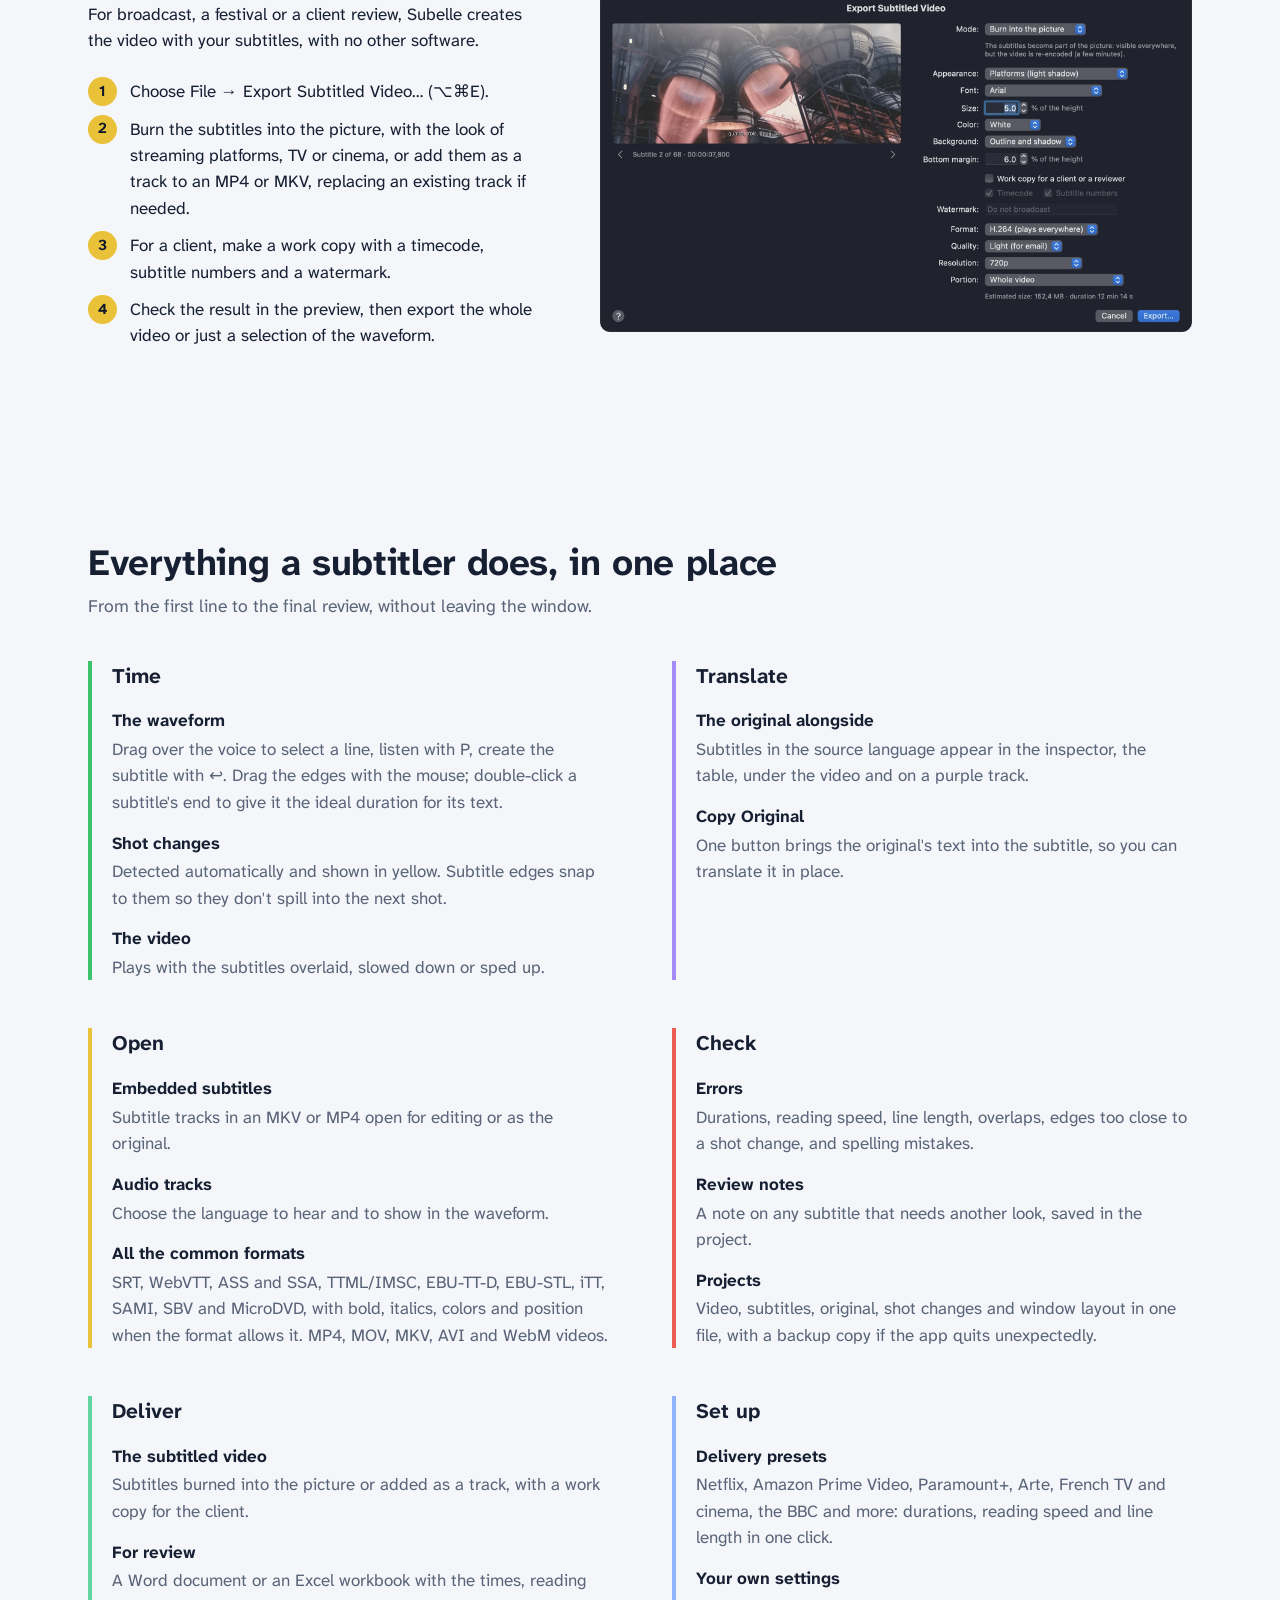
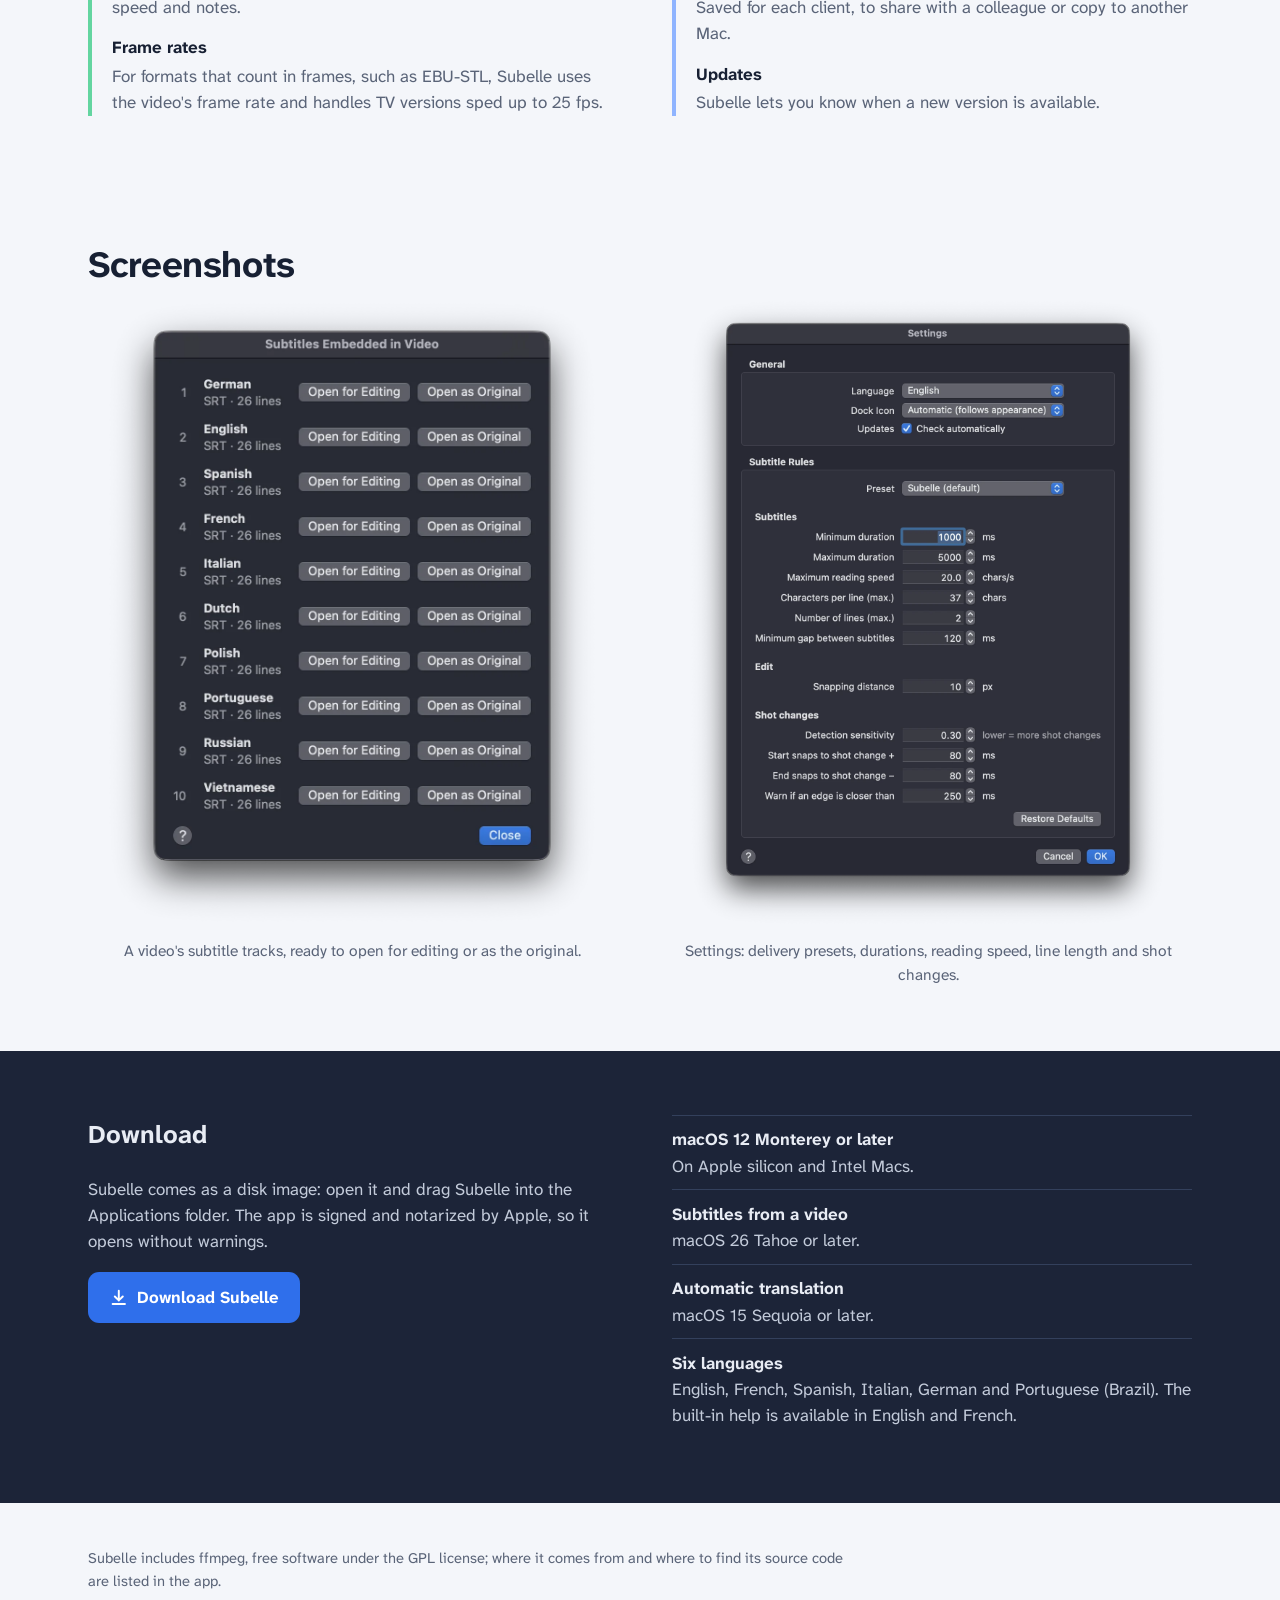
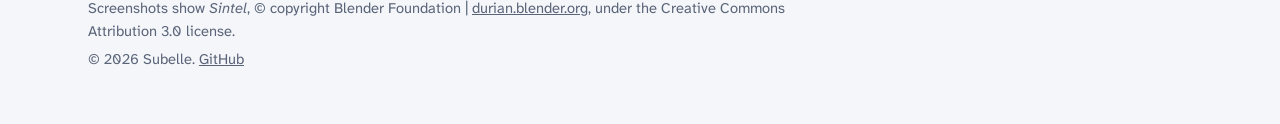
==== commit 0a8c8500: "Site : version 2.1 (livraison, export vidéo, réglages)" ====
--- a/index.html
+++ b/index.html
@@ -4,13 +4,13 @@
 <meta charset="utf-8">
 <meta name="viewport" content="width=device-width, initial-scale=1">
 <title>Subelle — a subtitle editor for Mac</title>
-<meta name="description" content="Subelle is a subtitle editor for Mac: you time every line by looking at the waveform of the voice. It also creates subtitles from a video alone, and translates subtitles from another language.">
+<meta name="description" content="Subelle is a subtitle editor for Mac: you time every line by looking at the waveform of the voice. It also creates subtitles from a video alone, translates subtitles from another language and exports the subtitled video.">
 <link rel="icon" type="image/png" href="images/favicon.png">
 <link rel="apple-touch-icon" href="images/icon.png">
 <link rel="alternate" hreflang="en" href="./">
 <link rel="alternate" hreflang="fr" href="fr/">
 <meta property="og:title" content="Subelle">
-<meta property="og:description" content="Subelle is a subtitle editor for Mac: you time every line by looking at the waveform of the voice. It also creates subtitles from a video alone, and translates subtitles from another language.">
+<meta property="og:description" content="Subelle is a subtitle editor for Mac: you time every line by looking at the waveform of the voice. It also creates subtitles from a video alone, translates subtitles from another language and exports the subtitled video.">
 <meta property="og:image" content="images/en/translation.webp">
 <link rel="preconnect" href="https://fonts.googleapis.com">
 <link rel="preconnect" href="https://fonts.gstatic.com" crossorigin>
@@ -23,6 +23,7 @@
     <a class="brand" href="./"><img src="images/icon.png" alt="">Subelle</a>
     <nav aria-label="Navigation">
       <a class="hide-sm" href="#create-translate">Create or translate</a>
+      <a class="hide-sm" href="#deliver">Deliver</a>
       <a class="hide-sm" href="#features">Features</a>
       <a class="hide-sm" href="#download">Download</a>
       <span class="langs"><a href="fr/" lang="fr" data-lang="fr" aria-current="false">FR</a><a href="./" lang="en" data-lang="en" aria-current="true">EN</a></span>
@@ -164,20 +165,27 @@
   <div class="wrap">
     <h2>Create or translate, on your Mac</h2>
     <p class="intro">Whether you start from nothing or from subtitles in another language, Subelle does the heavy lifting. Everything happens on your Mac, without the internet.</p>
-    <article class="scenario create"><div class="text"><h3>Create subtitles from a video alone</h3><p>No subtitles yet? Subelle listens to the dialogue and turns it into subtitles that are already timed to the voice, using Apple&#x27;s speech recognition.</p><ol><li>Open the video.</li><li>Choose Tools → Create a First Draft…, then the spoken language.</li><li>Subelle splits the dialogue into subtitles following your settings: line length, reading speed, durations, shot changes.</li><li>Review and adjust in the waveform.</li></ol><p class="req">With macOS 26 Tahoe or later.</p></div><figure><img src="images/en/draft.webp" alt="The Create a First Draft window, with the spoken language and the choice of result."></figure></article><article class="scenario translate"><div class="text"><h3>Translate subtitles from another language</h3><p>Have the original subtitles? Subelle translates them into the language you choose, at the same timings, and keeps them in sight in purple while you polish the translation.</p><ol><li>Open the video, then the original subtitles as the original: a file, a track embedded in the video, or the subtitles Subelle created from the video.</li><li>Choose Tools → Translate the Original…, then the target language.</li><li>Each sentence is translated as a whole, even when it runs over several subtitles, then spread over the original&#x27;s timings. Italics are kept.</li><li>Polish it: the original stays visible in the inspector, the table, under the video and on the waveform.</li></ol><p class="req">With Apple&#x27;s translation, on macOS 15 Sequoia or later.</p></div><figure><img src="images/en/translation.webp" alt="A translation in progress: the French subtitle on the picture, the English original in purple in the inspector, on the waveform and in the table."></figure></article>
+    <article class="scenario create"><div class="text"><h3>Create subtitles from a video alone</h3><p>No subtitles yet? Subelle listens to the dialogue and turns it into subtitles that are already timed to the voice, using Apple&#x27;s speech recognition.</p><ol><li>Open the video.</li><li>Choose Tools → Create a First Draft…, then the spoken language.</li><li>Subelle splits the dialogue into subtitles following your settings: line length, reading speed, durations, shot changes.</li><li>Review and adjust in the waveform.</li></ol><p class="req">With macOS 26 Tahoe or later.</p></div><figure><img src="images/en/draft.webp" alt="The Create a First Draft window, with the spoken language and the choice of result."></figure></article><article class="scenario translate"><div class="text"><h3>Translate subtitles from another language</h3><p>Have the original subtitles? Subelle translates them into the language you choose, at the same timings, and keeps them in sight in purple while you polish the translation.</p><ol><li>Open the video, then the original subtitles as the original: a file, a track embedded in the video, or the subtitles Subelle created from the video.</li><li>Choose Tools → Translate the Original…, then the target language.</li><li>Each sentence is translated as a whole, even when it runs over several subtitles, then spread over the original&#x27;s timings. Italics are kept.</li><li>Polish it: the original stays visible in the inspector, the table, under the video and on the waveform.</li></ol><p class="req">With Apple&#x27;s translation, on macOS 15 Sequoia or later.</p></div><figure><img src="images/en/translation.webp" alt="A translation in progress: the English subtitle on the picture, the Russian original in purple in the inspector and in the table."></figure></article>
+  </div>
+</section>
+<section id="deliver" class="scenarios">
+  <div class="wrap">
+    <h2>Deliver, all the way to the subtitled video</h2>
+    <p class="intro">A subtitle file, a subtitled video or a document for review: Subelle prepares what your client expects.</p>
+    <article class="scenario deliver"><div class="text"><h3>Export the subtitled video</h3><p>For broadcast, a festival or a client review, Subelle creates the video with your subtitles, with no other software.</p><ol><li>Choose File → Export Subtitled Video… (⌥⌘E).</li><li>Burn the subtitles into the picture, with the look of streaming platforms, TV or cinema, or add them as a track to an MP4 or MKV, replacing an existing track if needed.</li><li>For a client, make a work copy with a timecode, subtitle numbers and a watermark.</li><li>Check the result in the preview, then export the whole video or just a selection of the waveform.</li></ol></div><figure><img src="images/en/export.webp" alt="The Export Subtitled Video window, with the picture preview and the appearance settings."></figure></article>
   </div>
 </section>
 <section id="features">
   <div class="wrap">
     <h2>Everything a subtitler does, in one place</h2>
     <p class="intro">From the first line to the final review, without leaving the window.</p>
-    <div class="steps"><div class="step time"><h3>Time</h3><dl><dt>The waveform</dt><dd>Drag over the voice to select a line, listen with P, create the subtitle with ↩. Drag the edges with the mouse.</dd><dt>Shot changes</dt><dd>Detected automatically and shown in yellow. Subtitle edges snap to them so they don&#x27;t spill into the next shot.</dd><dt>The video</dt><dd>Plays with the subtitles overlaid, slowed down or sped up.</dd></dl></div><div class="step translate"><h3>Translate</h3><dl><dt>The original alongside</dt><dd>Subtitles in the source language appear in the inspector, the table, under the video and on a purple track.</dd><dt>Copy Original</dt><dd>One button brings the original&#x27;s text into the subtitle, so you can translate it in place.</dd></dl></div><div class="step start"><h3>Open</h3><dl><dt>Embedded subtitles</dt><dd>Subtitle tracks in an MKV or MP4 open for editing or as the original.</dd><dt>Audio tracks</dt><dd>Choose the language to hear and to show in the waveform.</dd><dt>All the common formats</dt><dd>SRT, WebVTT, ASS and SSA; MP4, MOV, MKV, AVI and WebM videos.</dd></dl></div><div class="step check"><h3>Check</h3><dl><dt>Errors</dt><dd>Durations, reading speed, line length, overlaps, edges too close to a shot change, and spelling mistakes.</dd><dt>Review notes</dt><dd>A note on any subtitle that needs another look, saved in the project.</dd><dt>Projects</dt><dd>Video, subtitles, original, shot changes and window layout in one file, with a backup copy if the app quits unexpectedly.</dd></dl></div></div>
+    <div class="steps"><div class="step time"><h3>Time</h3><dl><dt>The waveform</dt><dd>Drag over the voice to select a line, listen with P, create the subtitle with ↩. Drag the edges with the mouse; double-click a subtitle&#x27;s end to give it the ideal duration for its text.</dd><dt>Shot changes</dt><dd>Detected automatically and shown in yellow. Subtitle edges snap to them so they don&#x27;t spill into the next shot.</dd><dt>The video</dt><dd>Plays with the subtitles overlaid, slowed down or sped up.</dd></dl></div><div class="step translate"><h3>Translate</h3><dl><dt>The original alongside</dt><dd>Subtitles in the source language appear in the inspector, the table, under the video and on a purple track.</dd><dt>Copy Original</dt><dd>One button brings the original&#x27;s text into the subtitle, so you can translate it in place.</dd></dl></div><div class="step start"><h3>Open</h3><dl><dt>Embedded subtitles</dt><dd>Subtitle tracks in an MKV or MP4 open for editing or as the original.</dd><dt>Audio tracks</dt><dd>Choose the language to hear and to show in the waveform.</dd><dt>All the common formats</dt><dd>SRT, WebVTT, ASS and SSA, TTML/IMSC, EBU-TT-D, EBU-STL, iTT, SAMI, SBV and MicroDVD, with bold, italics, colors and position when the format allows it. MP4, MOV, MKV, AVI and WebM videos.</dd></dl></div><div class="step check"><h3>Check</h3><dl><dt>Errors</dt><dd>Durations, reading speed, line length, overlaps, edges too close to a shot change, and spelling mistakes.</dd><dt>Review notes</dt><dd>A note on any subtitle that needs another look, saved in the project.</dd><dt>Projects</dt><dd>Video, subtitles, original, shot changes and window layout in one file, with a backup copy if the app quits unexpectedly.</dd></dl></div><div class="step deliver"><h3>Deliver</h3><dl><dt>The subtitled video</dt><dd>Subtitles burned into the picture or added as a track, with a work copy for the client.</dd><dt>For review</dt><dd>A Word document or an Excel workbook with the times, reading speed and notes.</dd><dt>Frame rates</dt><dd>For formats that count in frames, such as EBU-STL, Subelle uses the video&#x27;s frame rate and handles TV versions sped up to 25 fps.</dd></dl></div><div class="step settings"><h3>Set up</h3><dl><dt>Delivery presets</dt><dd>Netflix, Amazon Prime Video, Paramount+, Arte, French TV and cinema, the BBC and more: durations, reading speed and line length in one click.</dd><dt>Your own settings</dt><dd>Saved for each client, to share with a colleague or copy to another Mac.</dd><dt>Updates</dt><dd>Subelle lets you know when a new version is available.</dd></dl></div></div>
   </div>
 </section>
 <section id="screenshots">
   <div class="wrap">
     <h2>Screenshots</h2>
-    <div class="gallery"><figure class=""><img src="images/en/embedded.webp" alt="The list of subtitles embedded in a video."><figcaption>A video&#x27;s subtitle tracks, ready to open for editing or as the original.</figcaption></figure><figure class=""><img src="images/en/settings.webp" alt="The Settings window."><figcaption>Settings: durations, reading speed, line length and shot changes.</figcaption></figure></div>
+    <div class="gallery"><figure class=""><img src="images/en/embedded.webp" alt="The list of subtitles embedded in a video."><figcaption>A video&#x27;s subtitle tracks, ready to open for editing or as the original.</figcaption></figure><figure class=""><img src="images/en/settings.webp" alt="The Settings window."><figcaption>Settings: delivery presets, durations, reading speed, line length and shot changes.</figcaption></figure></div>
   </div>
 </section>
 <section id="download" class="get">
@@ -194,6 +202,7 @@
 <footer>
   <div class="wrap">
     <p>Subelle includes ffmpeg, free software under the GPL license; where it comes from and where to find its source code are listed in the app.</p>
+    <p>Screenshots show <i>Sintel</i>, © copyright Blender Foundation | <a href="https://durian.blender.org">durian.blender.org</a>, under the Creative Commons Attribution 3.0 license.</p>
     <p>© 2026 Subelle. <a href="#" data-repo>GitHub</a></p>
   </div>
 </footer>
--- a/style.css
+++ b/style.css
@@ -125,13 +125,19 @@
 .step.translate { --c: var(--original); }
 .step.start { --c: var(--shot); }
 .step.check { --c: var(--cue-out); }
+.step.deliver { --c: var(--wave); }
+.step.settings { --c: #8FB4FF; }
 
 /* — Captures — */
 .gallery { display: grid; gap: 2.5rem 3rem; grid-template-columns: repeat(auto-fit, minmax(20rem, 1fr)); align-items: start; }
-.gallery figure { margin: 0; }
+.gallery figure { margin: 0; display: flex; flex-direction: column; align-items: center; }
 .gallery .wide { grid-column: 1 / -1; }
-.gallery img { width: 100%; }
-.gallery figcaption { color: var(--muted); font-size: .97rem; margin-top: .6rem; max-width: var(--measure); }
+/* Cadre de même proportion pour toutes les captures : les légendes s'alignent, chacune centrée sous son image */
+.gallery img { width: 100%; aspect-ratio: 5 / 6; object-fit: contain; }
+.gallery .wide img { aspect-ratio: auto; }
+/* Une seule colonne (téléphone) : chaque image à sa taille, sans cadre commun */
+@media (max-width: 760px) { .gallery img { aspect-ratio: auto; } }
+.gallery figcaption { color: var(--muted); font-size: .97rem; margin-top: .6rem; max-width: var(--measure); text-align: center; }
 
 /* — Télécharger — */
 .get { background: var(--track); color: #E8ECF4; }
@@ -178,6 +184,7 @@
 }
 .scenario.create { --c: var(--wave); }
 .scenario.translate { --c: var(--original); }
+.scenario.deliver { --c: var(--shot); }
 .scenario .req { color: var(--muted); font-size: .95rem; }
 .scenario figure { margin: 0; }
 .scenario img { width: 100%; }
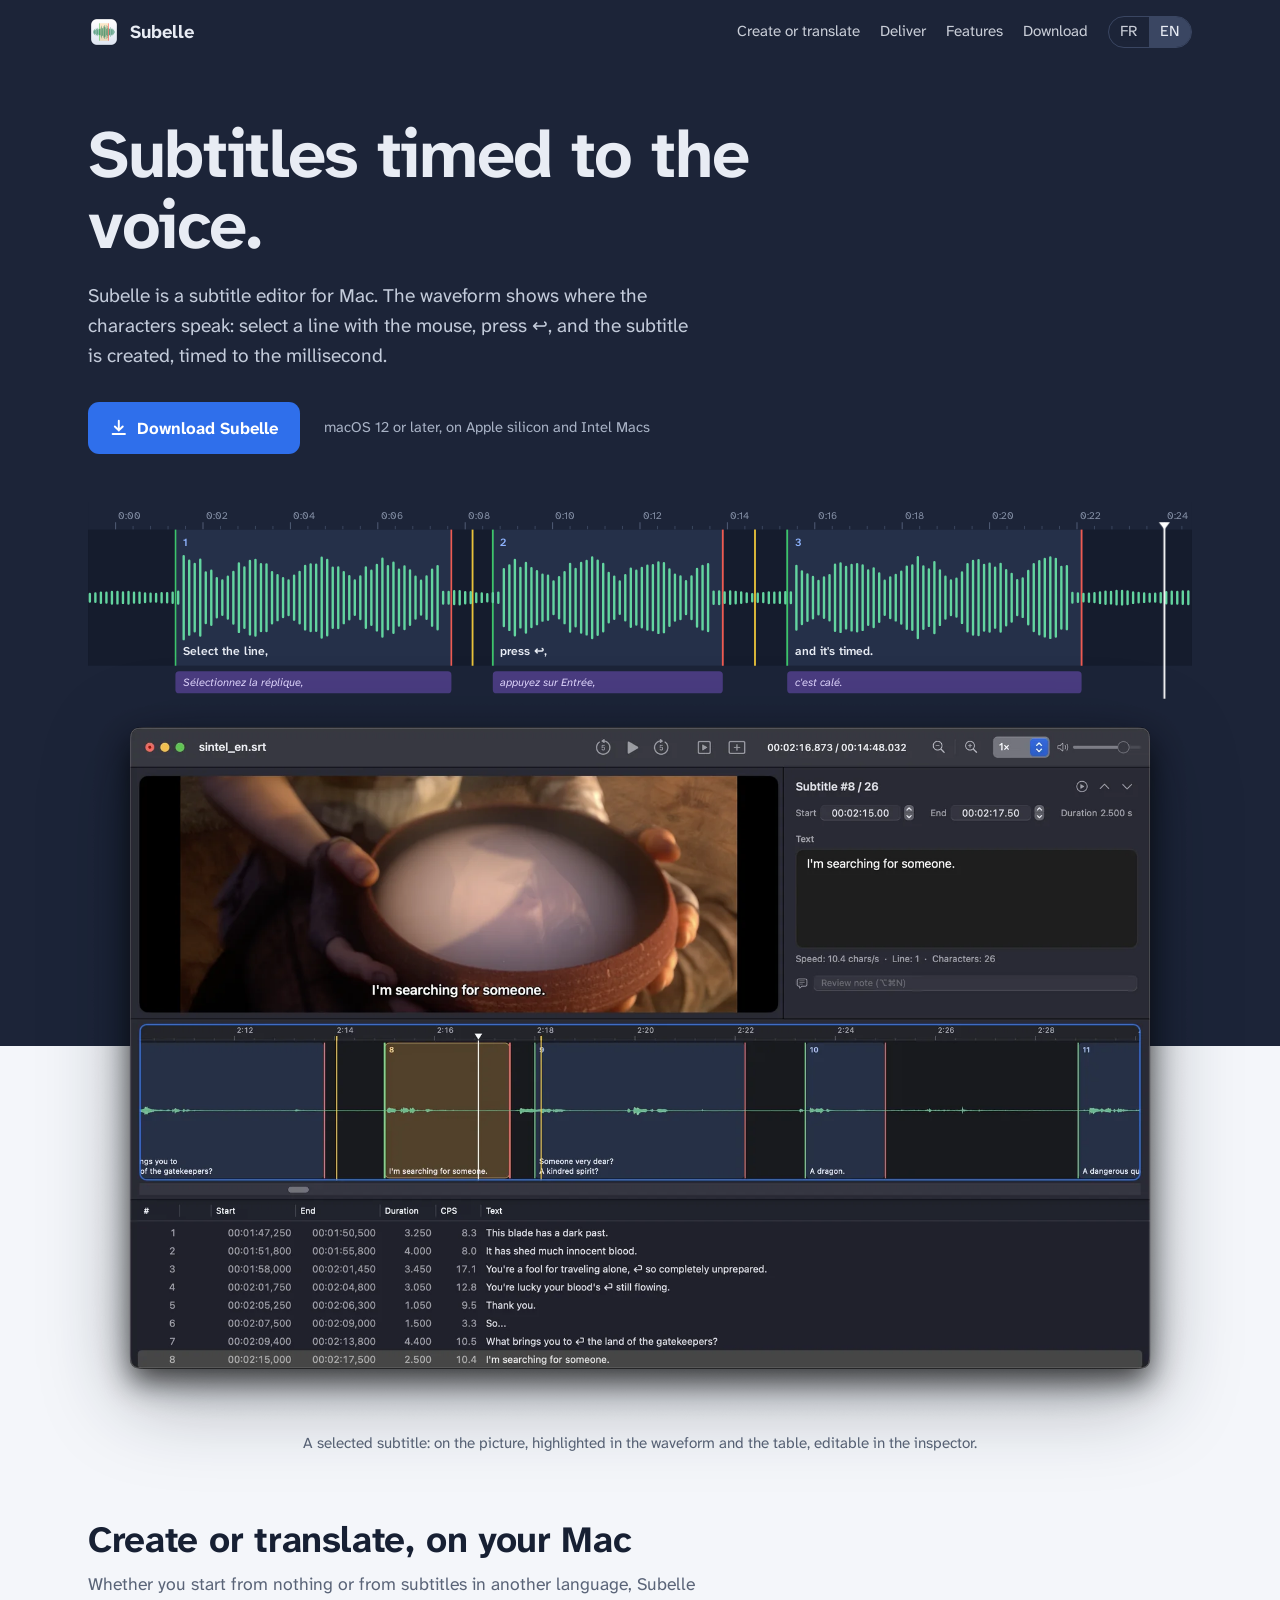
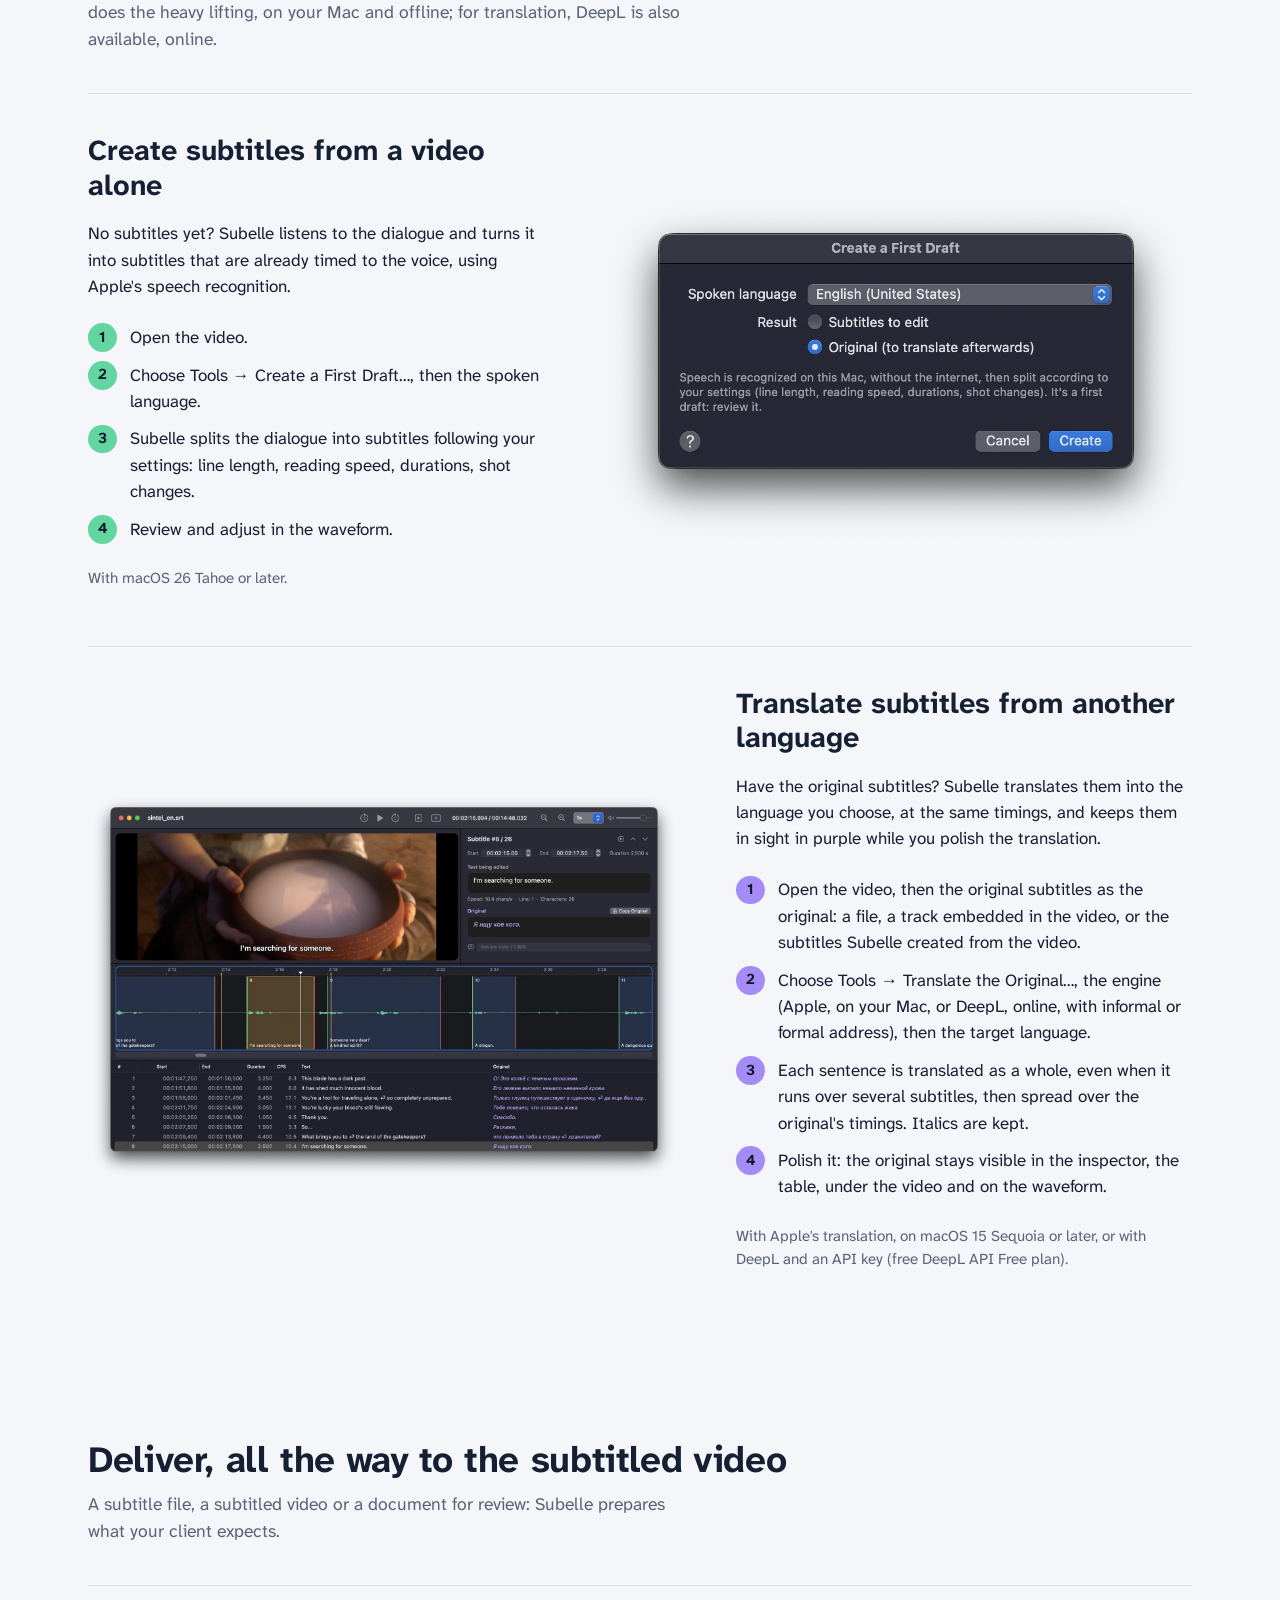
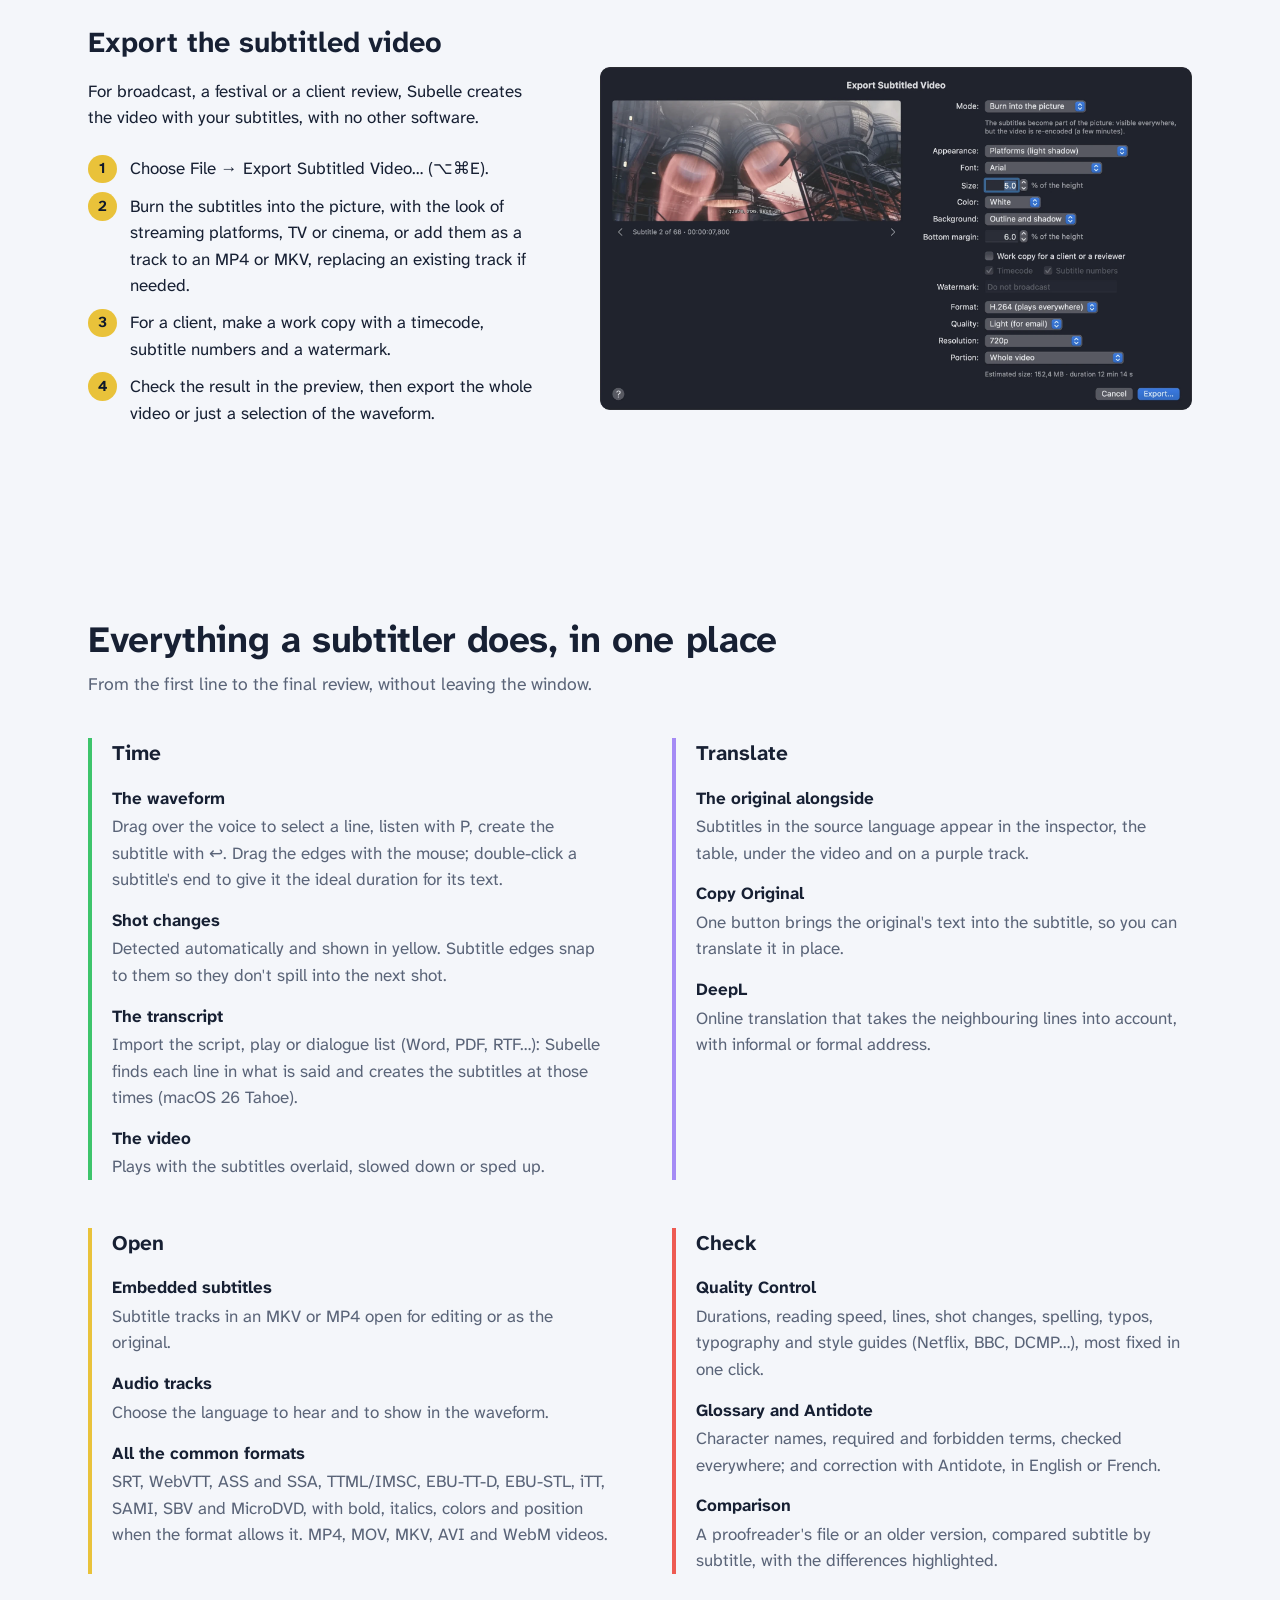
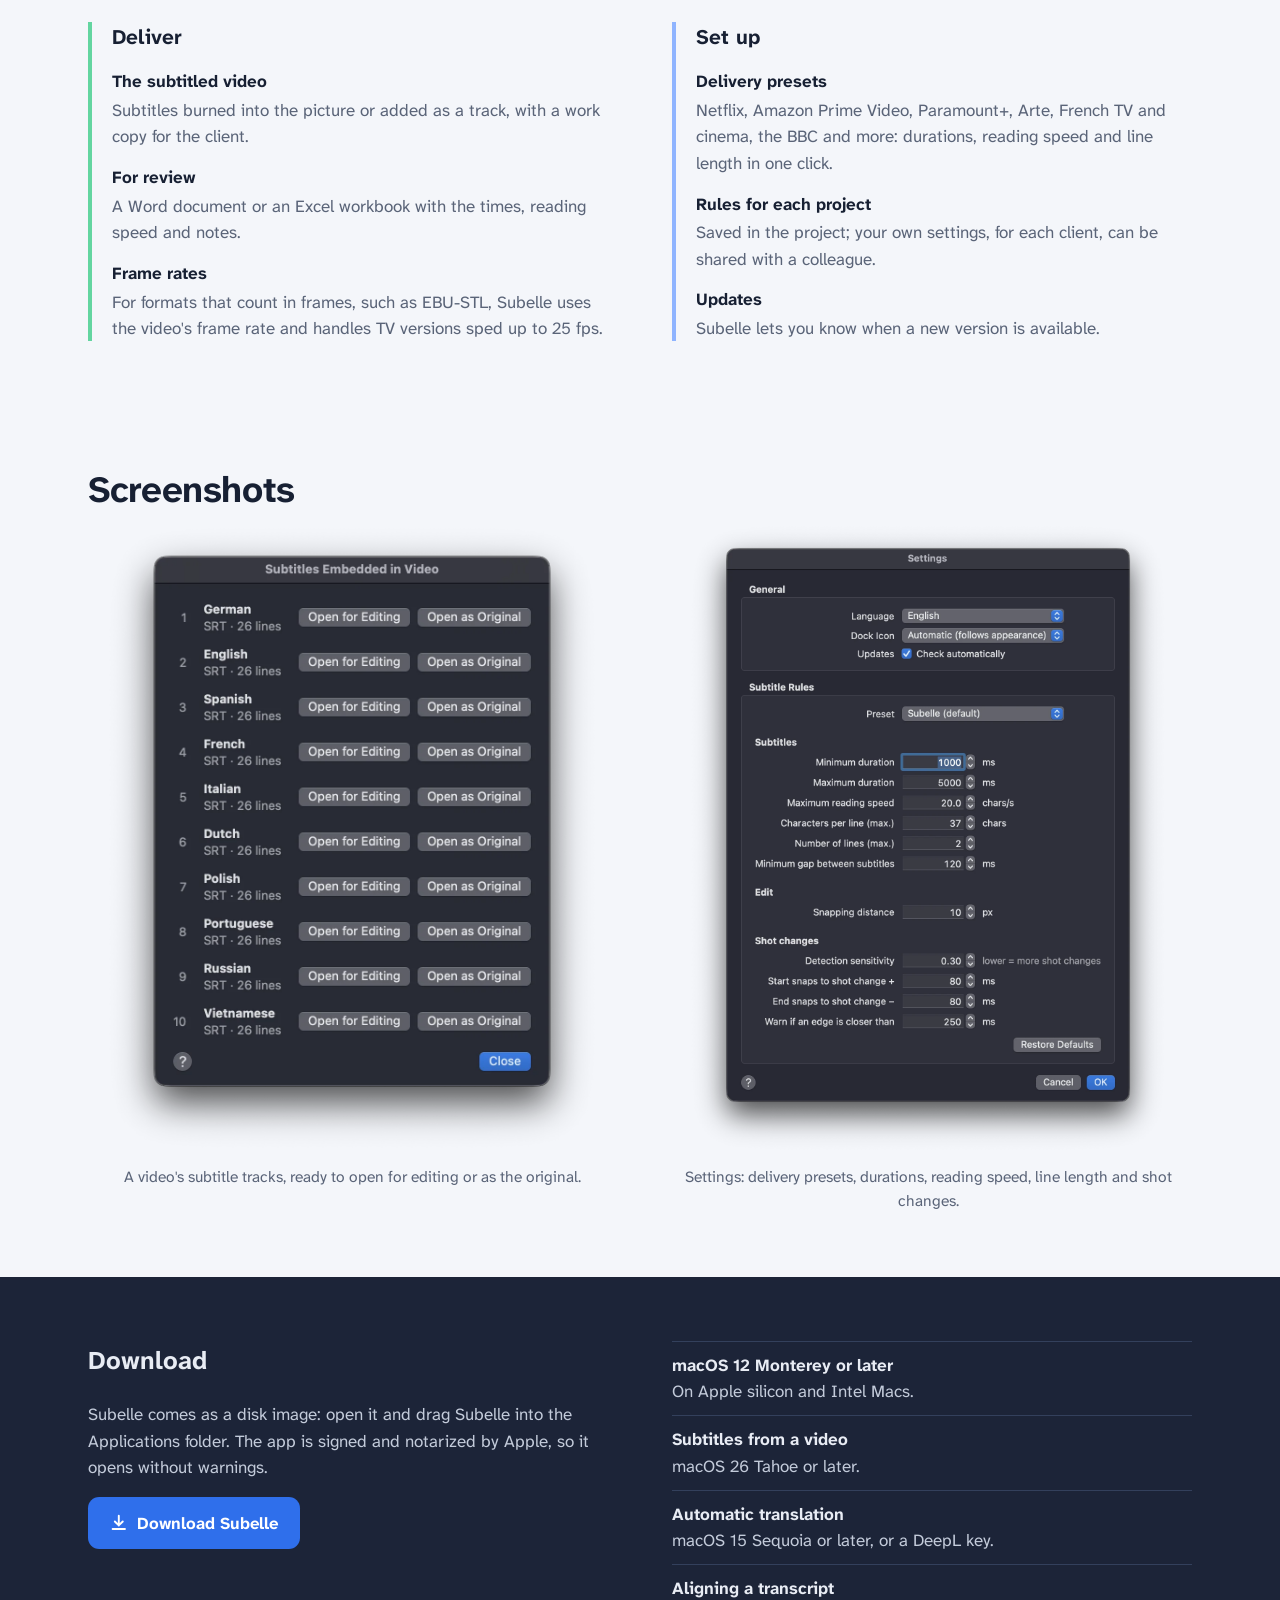
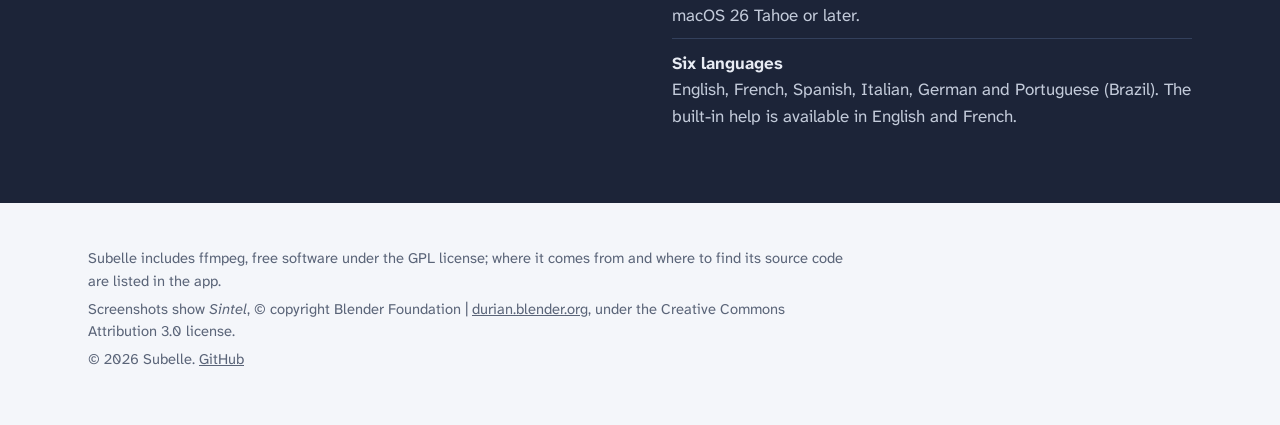
==== commit e12cbd08: "Add files via upload" ====
--- a/index.html
+++ b/index.html
@@ -164,8 +164,8 @@
 <section id="create-translate" class="scenarios">
   <div class="wrap">
     <h2>Create or translate, on your Mac</h2>
-    <p class="intro">Whether you start from nothing or from subtitles in another language, Subelle does the heavy lifting. Everything happens on your Mac, without the internet.</p>
-    <article class="scenario create"><div class="text"><h3>Create subtitles from a video alone</h3><p>No subtitles yet? Subelle listens to the dialogue and turns it into subtitles that are already timed to the voice, using Apple&#x27;s speech recognition.</p><ol><li>Open the video.</li><li>Choose Tools → Create a First Draft…, then the spoken language.</li><li>Subelle splits the dialogue into subtitles following your settings: line length, reading speed, durations, shot changes.</li><li>Review and adjust in the waveform.</li></ol><p class="req">With macOS 26 Tahoe or later.</p></div><figure><img src="images/en/draft.webp" alt="The Create a First Draft window, with the spoken language and the choice of result."></figure></article><article class="scenario translate"><div class="text"><h3>Translate subtitles from another language</h3><p>Have the original subtitles? Subelle translates them into the language you choose, at the same timings, and keeps them in sight in purple while you polish the translation.</p><ol><li>Open the video, then the original subtitles as the original: a file, a track embedded in the video, or the subtitles Subelle created from the video.</li><li>Choose Tools → Translate the Original…, then the target language.</li><li>Each sentence is translated as a whole, even when it runs over several subtitles, then spread over the original&#x27;s timings. Italics are kept.</li><li>Polish it: the original stays visible in the inspector, the table, under the video and on the waveform.</li></ol><p class="req">With Apple&#x27;s translation, on macOS 15 Sequoia or later.</p></div><figure><img src="images/en/translation.webp" alt="A translation in progress: the English subtitle on the picture, the Russian original in purple in the inspector and in the table."></figure></article>
+    <p class="intro">Whether you start from nothing or from subtitles in another language, Subelle does the heavy lifting, on your Mac and offline; for translation, DeepL is also available, online.</p>
+    <article class="scenario create"><div class="text"><h3>Create subtitles from a video alone</h3><p>No subtitles yet? Subelle listens to the dialogue and turns it into subtitles that are already timed to the voice, using Apple&#x27;s speech recognition.</p><ol><li>Open the video.</li><li>Choose Tools → Create a First Draft…, then the spoken language.</li><li>Subelle splits the dialogue into subtitles following your settings: line length, reading speed, durations, shot changes.</li><li>Review and adjust in the waveform.</li></ol><p class="req">With macOS 26 Tahoe or later.</p></div><figure><img src="images/en/draft.webp" alt="The Create a First Draft window, with the spoken language and the choice of result."></figure></article><article class="scenario translate"><div class="text"><h3>Translate subtitles from another language</h3><p>Have the original subtitles? Subelle translates them into the language you choose, at the same timings, and keeps them in sight in purple while you polish the translation.</p><ol><li>Open the video, then the original subtitles as the original: a file, a track embedded in the video, or the subtitles Subelle created from the video.</li><li>Choose Tools → Translate the Original…, the engine (Apple, on your Mac, or DeepL, online, with informal or formal address), then the target language.</li><li>Each sentence is translated as a whole, even when it runs over several subtitles, then spread over the original&#x27;s timings. Italics are kept.</li><li>Polish it: the original stays visible in the inspector, the table, under the video and on the waveform.</li></ol><p class="req">With Apple&#x27;s translation, on macOS 15 Sequoia or later, or with DeepL and an API key (free DeepL API Free plan).</p></div><figure><img src="images/en/translation.webp" alt="A translation in progress: the English subtitle on the picture, the Russian original in purple in the inspector and in the table."></figure></article>
   </div>
 </section>
 <section id="deliver" class="scenarios">
@@ -179,7 +179,7 @@
   <div class="wrap">
     <h2>Everything a subtitler does, in one place</h2>
     <p class="intro">From the first line to the final review, without leaving the window.</p>
-    <div class="steps"><div class="step time"><h3>Time</h3><dl><dt>The waveform</dt><dd>Drag over the voice to select a line, listen with P, create the subtitle with ↩. Drag the edges with the mouse; double-click a subtitle&#x27;s end to give it the ideal duration for its text.</dd><dt>Shot changes</dt><dd>Detected automatically and shown in yellow. Subtitle edges snap to them so they don&#x27;t spill into the next shot.</dd><dt>The video</dt><dd>Plays with the subtitles overlaid, slowed down or sped up.</dd></dl></div><div class="step translate"><h3>Translate</h3><dl><dt>The original alongside</dt><dd>Subtitles in the source language appear in the inspector, the table, under the video and on a purple track.</dd><dt>Copy Original</dt><dd>One button brings the original&#x27;s text into the subtitle, so you can translate it in place.</dd></dl></div><div class="step start"><h3>Open</h3><dl><dt>Embedded subtitles</dt><dd>Subtitle tracks in an MKV or MP4 open for editing or as the original.</dd><dt>Audio tracks</dt><dd>Choose the language to hear and to show in the waveform.</dd><dt>All the common formats</dt><dd>SRT, WebVTT, ASS and SSA, TTML/IMSC, EBU-TT-D, EBU-STL, iTT, SAMI, SBV and MicroDVD, with bold, italics, colors and position when the format allows it. MP4, MOV, MKV, AVI and WebM videos.</dd></dl></div><div class="step check"><h3>Check</h3><dl><dt>Errors</dt><dd>Durations, reading speed, line length, overlaps, edges too close to a shot change, and spelling mistakes.</dd><dt>Review notes</dt><dd>A note on any subtitle that needs another look, saved in the project.</dd><dt>Projects</dt><dd>Video, subtitles, original, shot changes and window layout in one file, with a backup copy if the app quits unexpectedly.</dd></dl></div><div class="step deliver"><h3>Deliver</h3><dl><dt>The subtitled video</dt><dd>Subtitles burned into the picture or added as a track, with a work copy for the client.</dd><dt>For review</dt><dd>A Word document or an Excel workbook with the times, reading speed and notes.</dd><dt>Frame rates</dt><dd>For formats that count in frames, such as EBU-STL, Subelle uses the video&#x27;s frame rate and handles TV versions sped up to 25 fps.</dd></dl></div><div class="step settings"><h3>Set up</h3><dl><dt>Delivery presets</dt><dd>Netflix, Amazon Prime Video, Paramount+, Arte, French TV and cinema, the BBC and more: durations, reading speed and line length in one click.</dd><dt>Your own settings</dt><dd>Saved for each client, to share with a colleague or copy to another Mac.</dd><dt>Updates</dt><dd>Subelle lets you know when a new version is available.</dd></dl></div></div>
+    <div class="steps"><div class="step time"><h3>Time</h3><dl><dt>The waveform</dt><dd>Drag over the voice to select a line, listen with P, create the subtitle with ↩. Drag the edges with the mouse; double-click a subtitle&#x27;s end to give it the ideal duration for its text.</dd><dt>Shot changes</dt><dd>Detected automatically and shown in yellow. Subtitle edges snap to them so they don&#x27;t spill into the next shot.</dd><dt>The transcript</dt><dd>Import the script, play or dialogue list (Word, PDF, RTF…): Subelle finds each line in what is said and creates the subtitles at those times (macOS 26 Tahoe).</dd><dt>The video</dt><dd>Plays with the subtitles overlaid, slowed down or sped up.</dd></dl></div><div class="step translate"><h3>Translate</h3><dl><dt>The original alongside</dt><dd>Subtitles in the source language appear in the inspector, the table, under the video and on a purple track.</dd><dt>Copy Original</dt><dd>One button brings the original&#x27;s text into the subtitle, so you can translate it in place.</dd><dt>DeepL</dt><dd>Online translation that takes the neighbouring lines into account, with informal or formal address.</dd></dl></div><div class="step start"><h3>Open</h3><dl><dt>Embedded subtitles</dt><dd>Subtitle tracks in an MKV or MP4 open for editing or as the original.</dd><dt>Audio tracks</dt><dd>Choose the language to hear and to show in the waveform.</dd><dt>All the common formats</dt><dd>SRT, WebVTT, ASS and SSA, TTML/IMSC, EBU-TT-D, EBU-STL, iTT, SAMI, SBV and MicroDVD, with bold, italics, colors and position when the format allows it. MP4, MOV, MKV, AVI and WebM videos.</dd></dl></div><div class="step check"><h3>Check</h3><dl><dt>Quality Control</dt><dd>Durations, reading speed, lines, shot changes, spelling, typos, typography and style guides (Netflix, BBC, DCMP…), most fixed in one click.</dd><dt>Glossary and Antidote</dt><dd>Character names, required and forbidden terms, checked everywhere; and correction with Antidote, in English or French.</dd><dt>Comparison</dt><dd>A proofreader&#x27;s file or an older version, compared subtitle by subtitle, with the differences highlighted.</dd></dl></div><div class="step deliver"><h3>Deliver</h3><dl><dt>The subtitled video</dt><dd>Subtitles burned into the picture or added as a track, with a work copy for the client.</dd><dt>For review</dt><dd>A Word document or an Excel workbook with the times, reading speed and notes.</dd><dt>Frame rates</dt><dd>For formats that count in frames, such as EBU-STL, Subelle uses the video&#x27;s frame rate and handles TV versions sped up to 25 fps.</dd></dl></div><div class="step settings"><h3>Set up</h3><dl><dt>Delivery presets</dt><dd>Netflix, Amazon Prime Video, Paramount+, Arte, French TV and cinema, the BBC and more: durations, reading speed and line length in one click.</dd><dt>Rules for each project</dt><dd>Saved in the project; your own settings, for each client, can be shared with a colleague.</dd><dt>Updates</dt><dd>Subelle lets you know when a new version is available.</dd></dl></div></div>
   </div>
 </section>
 <section id="screenshots">
@@ -195,7 +195,7 @@
       <p>Subelle comes as a disk image: open it and drag Subelle into the Applications folder. The app is signed and notarized by Apple, so it opens without warnings.</p>
       <p><a class="button" href="#download" data-download><svg viewBox="0 0 20 20" aria-hidden="true"><path d="M10 2v11m0 0l-4.5-4.5M10 13l4.5-4.5M3 17h14" stroke="currentColor" stroke-width="2.2" fill="none" stroke-linecap="round" stroke-linejoin="round"/></svg>Download Subelle</a></p>
     </div>
-    <ul><li><strong>macOS 12 Monterey or later</strong>On Apple silicon and Intel Macs.</li><li><strong>Subtitles from a video</strong>macOS 26 Tahoe or later.</li><li><strong>Automatic translation</strong>macOS 15 Sequoia or later.</li><li><strong>Six languages</strong>English, French, Spanish, Italian, German and Portuguese (Brazil). The built-in help is available in English and French.</li></ul>
+    <ul><li><strong>macOS 12 Monterey or later</strong>On Apple silicon and Intel Macs.</li><li><strong>Subtitles from a video</strong>macOS 26 Tahoe or later.</li><li><strong>Automatic translation</strong>macOS 15 Sequoia or later, or a DeepL key.</li><li><strong>Aligning a transcript</strong>macOS 26 Tahoe or later.</li><li><strong>Six languages</strong>English, French, Spanish, Italian, German and Portuguese (Brazil). The built-in help is available in English and French.</li></ul>
   </div>
 </section>
 </main>
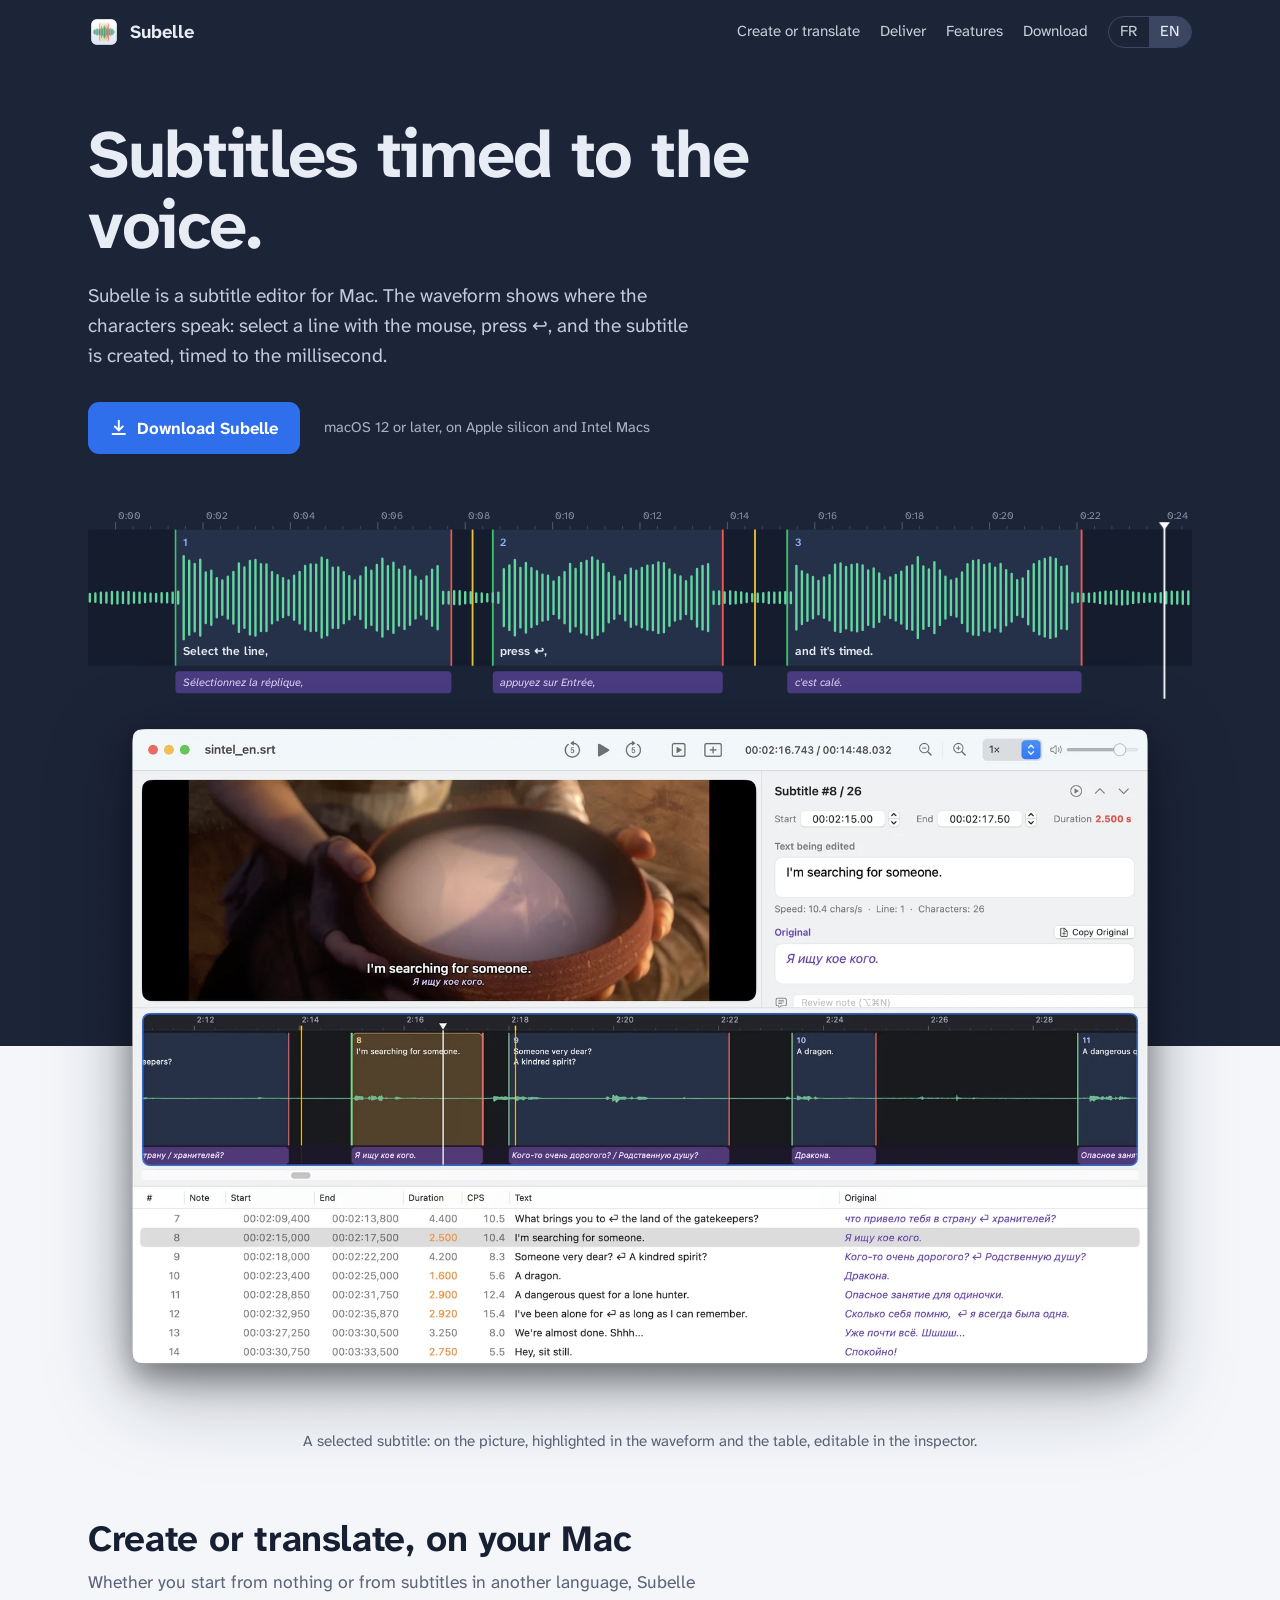
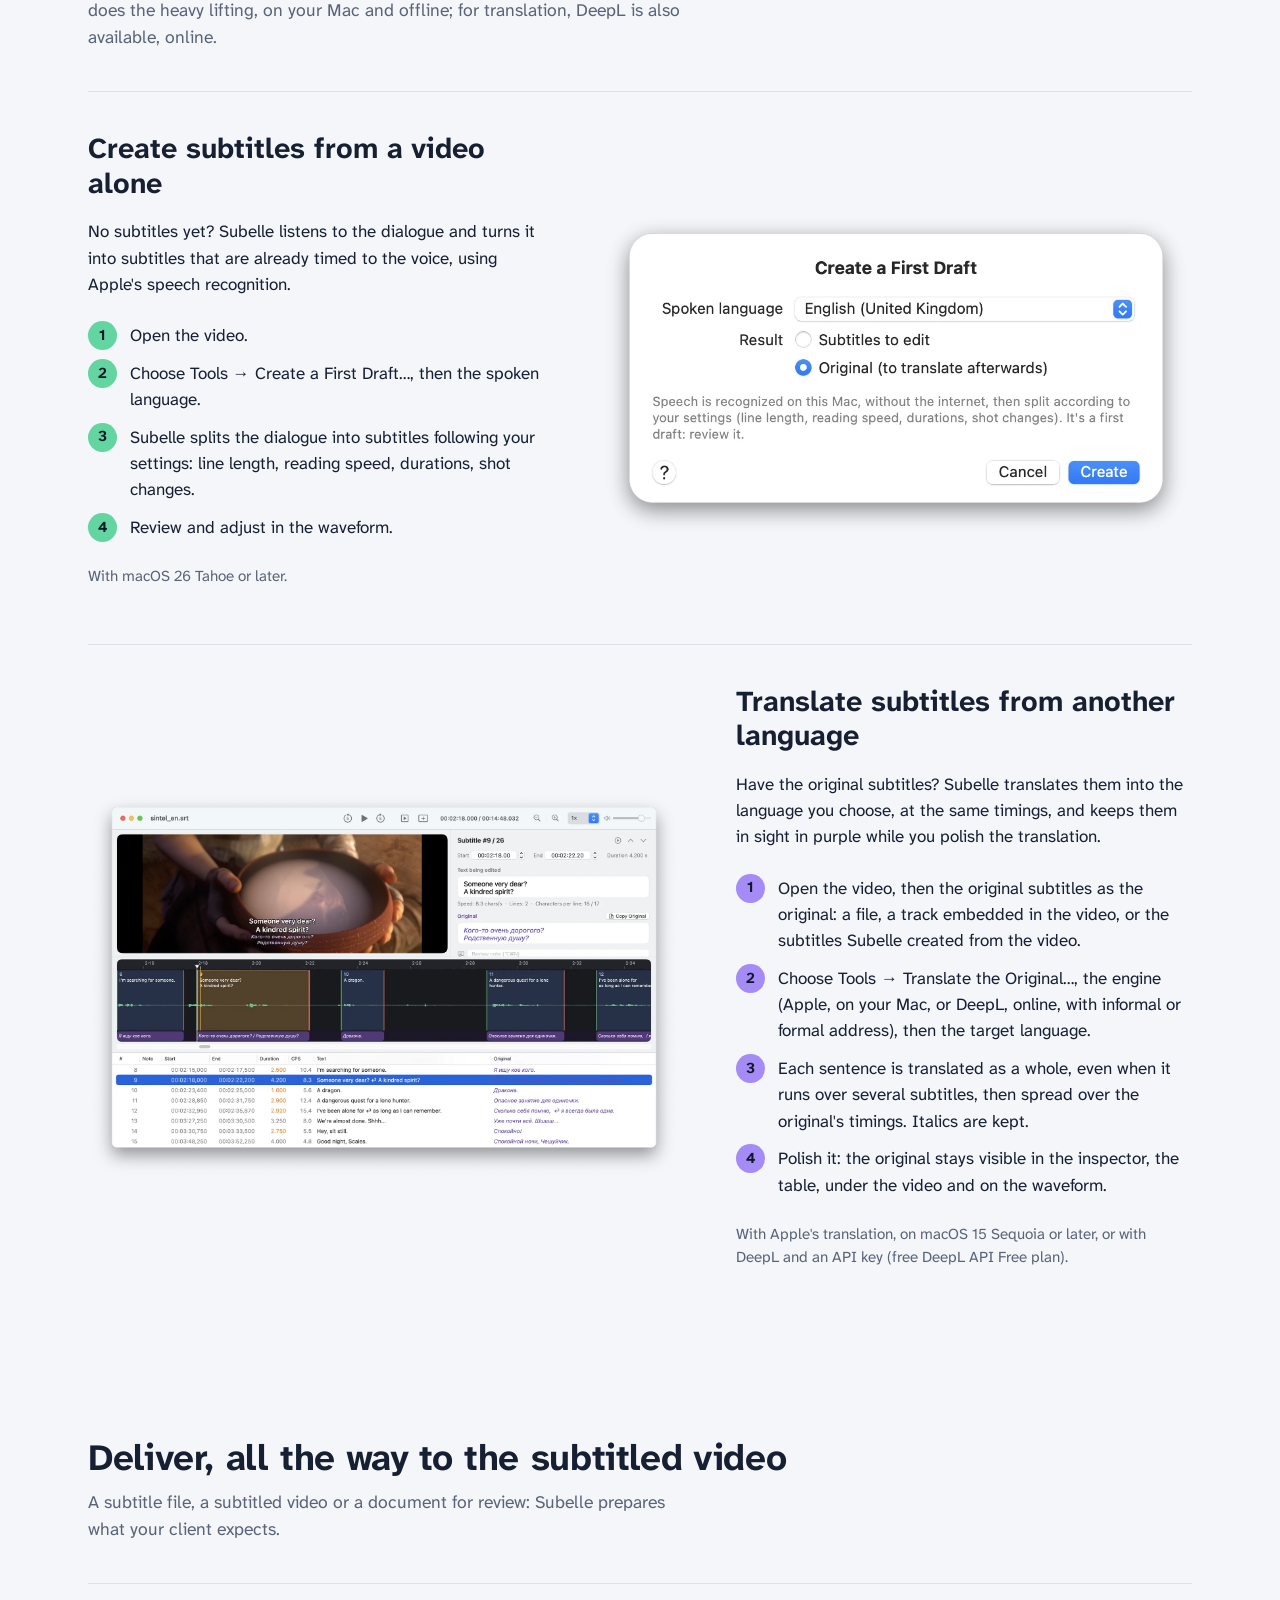
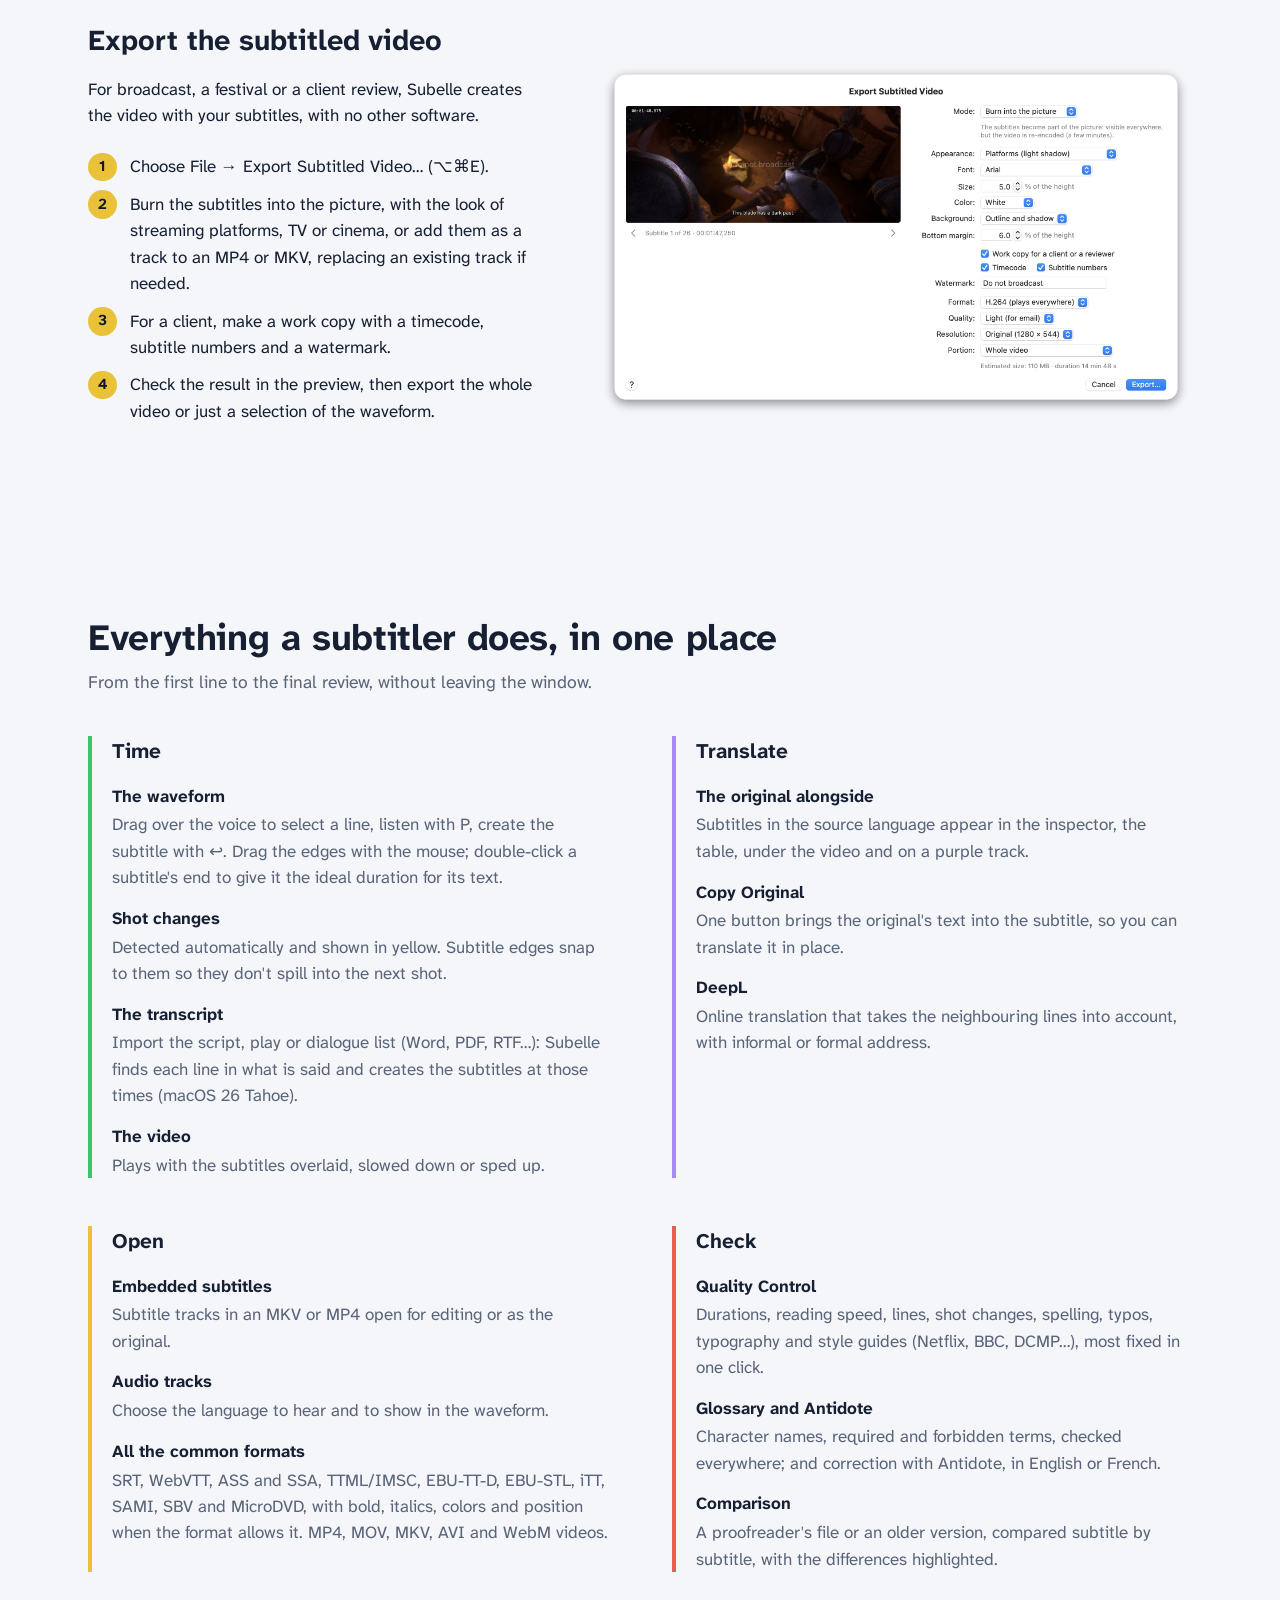
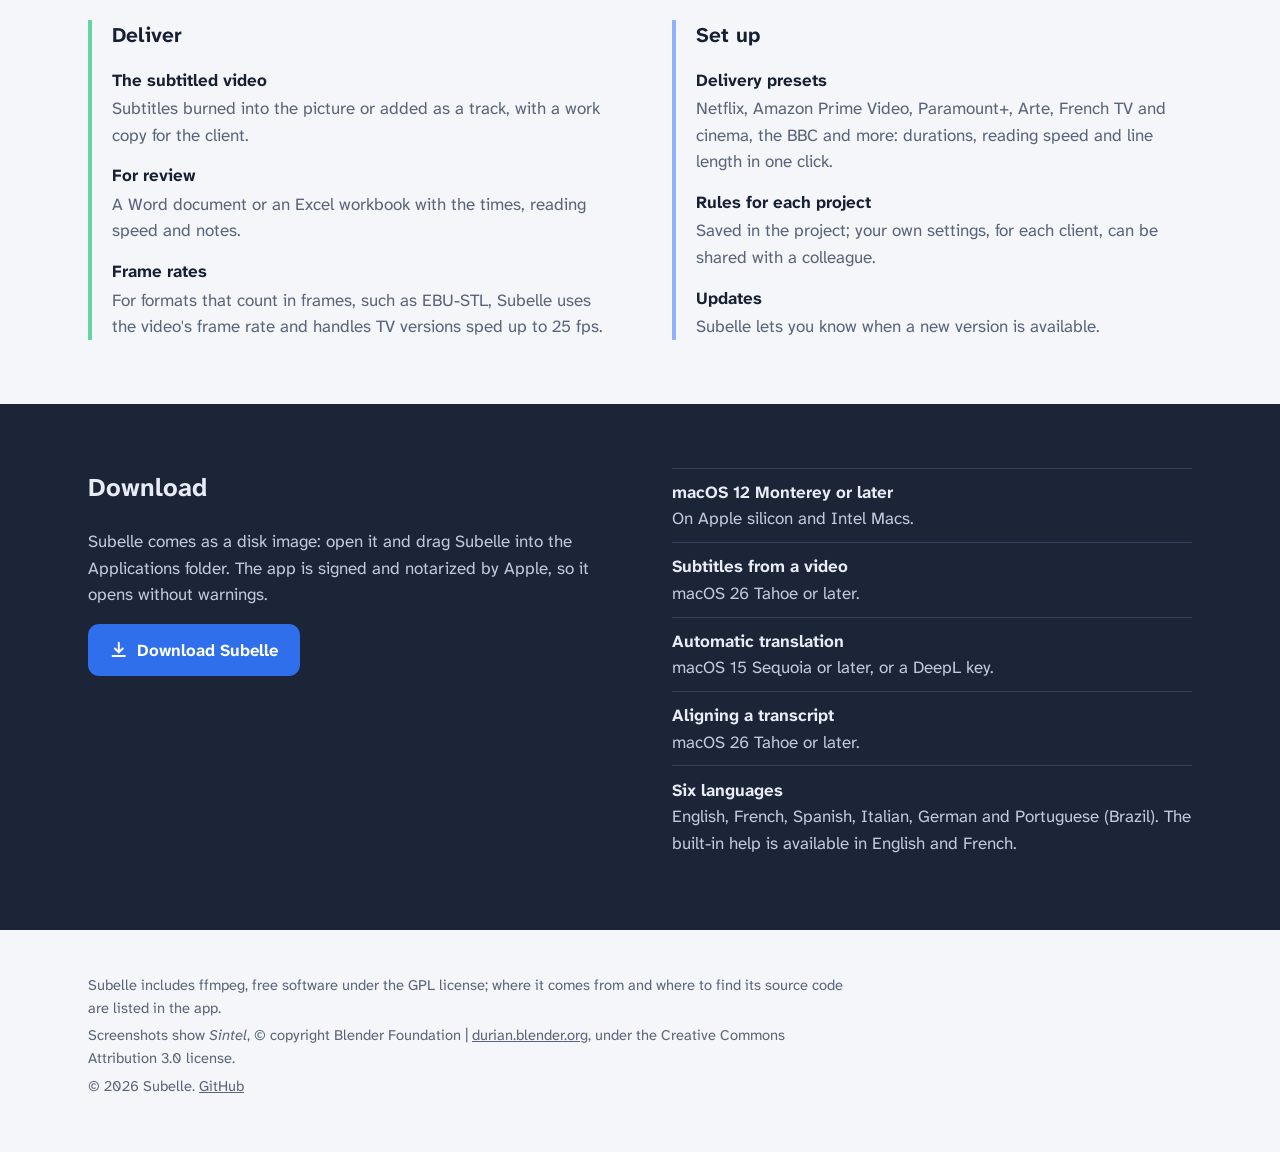
==== commit 67a38ffc: "Images 2.2, sans galerie" ====
--- a/index.html
+++ b/index.html
@@ -158,7 +158,7 @@
 </div>
 <div class="shot-hero">
   <div class="wrap">
-    <figure><img src="images/en/editing.webp" width="1800" height="1182" alt="Subelle&#x27;s window: the video with its subtitle, the inspector, the waveform and the subtitle table."><figcaption>A selected subtitle: on the picture, highlighted in the waveform and the table, editable in the inspector.</figcaption></figure>
+    <figure><img src="images/en/editing.webp" width="1800" height="1179" alt="Subelle&#x27;s window: the video with its subtitle, the inspector, the waveform and the subtitle table."><figcaption>A selected subtitle: on the picture, highlighted in the waveform and the table, editable in the inspector.</figcaption></figure>
   </div>
 </div>
 <section id="create-translate" class="scenarios">
@@ -180,12 +180,6 @@
     <h2>Everything a subtitler does, in one place</h2>
     <p class="intro">From the first line to the final review, without leaving the window.</p>
     <div class="steps"><div class="step time"><h3>Time</h3><dl><dt>The waveform</dt><dd>Drag over the voice to select a line, listen with P, create the subtitle with ↩. Drag the edges with the mouse; double-click a subtitle&#x27;s end to give it the ideal duration for its text.</dd><dt>Shot changes</dt><dd>Detected automatically and shown in yellow. Subtitle edges snap to them so they don&#x27;t spill into the next shot.</dd><dt>The transcript</dt><dd>Import the script, play or dialogue list (Word, PDF, RTF…): Subelle finds each line in what is said and creates the subtitles at those times (macOS 26 Tahoe).</dd><dt>The video</dt><dd>Plays with the subtitles overlaid, slowed down or sped up.</dd></dl></div><div class="step translate"><h3>Translate</h3><dl><dt>The original alongside</dt><dd>Subtitles in the source language appear in the inspector, the table, under the video and on a purple track.</dd><dt>Copy Original</dt><dd>One button brings the original&#x27;s text into the subtitle, so you can translate it in place.</dd><dt>DeepL</dt><dd>Online translation that takes the neighbouring lines into account, with informal or formal address.</dd></dl></div><div class="step start"><h3>Open</h3><dl><dt>Embedded subtitles</dt><dd>Subtitle tracks in an MKV or MP4 open for editing or as the original.</dd><dt>Audio tracks</dt><dd>Choose the language to hear and to show in the waveform.</dd><dt>All the common formats</dt><dd>SRT, WebVTT, ASS and SSA, TTML/IMSC, EBU-TT-D, EBU-STL, iTT, SAMI, SBV and MicroDVD, with bold, italics, colors and position when the format allows it. MP4, MOV, MKV, AVI and WebM videos.</dd></dl></div><div class="step check"><h3>Check</h3><dl><dt>Quality Control</dt><dd>Durations, reading speed, lines, shot changes, spelling, typos, typography and style guides (Netflix, BBC, DCMP…), most fixed in one click.</dd><dt>Glossary and Antidote</dt><dd>Character names, required and forbidden terms, checked everywhere; and correction with Antidote, in English or French.</dd><dt>Comparison</dt><dd>A proofreader&#x27;s file or an older version, compared subtitle by subtitle, with the differences highlighted.</dd></dl></div><div class="step deliver"><h3>Deliver</h3><dl><dt>The subtitled video</dt><dd>Subtitles burned into the picture or added as a track, with a work copy for the client.</dd><dt>For review</dt><dd>A Word document or an Excel workbook with the times, reading speed and notes.</dd><dt>Frame rates</dt><dd>For formats that count in frames, such as EBU-STL, Subelle uses the video&#x27;s frame rate and handles TV versions sped up to 25 fps.</dd></dl></div><div class="step settings"><h3>Set up</h3><dl><dt>Delivery presets</dt><dd>Netflix, Amazon Prime Video, Paramount+, Arte, French TV and cinema, the BBC and more: durations, reading speed and line length in one click.</dd><dt>Rules for each project</dt><dd>Saved in the project; your own settings, for each client, can be shared with a colleague.</dd><dt>Updates</dt><dd>Subelle lets you know when a new version is available.</dd></dl></div></div>
-  </div>
-</section>
-<section id="screenshots">
-  <div class="wrap">
-    <h2>Screenshots</h2>
-    <div class="gallery"><figure class=""><img src="images/en/embedded.webp" alt="The list of subtitles embedded in a video."><figcaption>A video&#x27;s subtitle tracks, ready to open for editing or as the original.</figcaption></figure><figure class=""><img src="images/en/settings.webp" alt="The Settings window."><figcaption>Settings: delivery presets, durations, reading speed, line length and shot changes.</figcaption></figure></div>
   </div>
 </section>
 <section id="download" class="get">
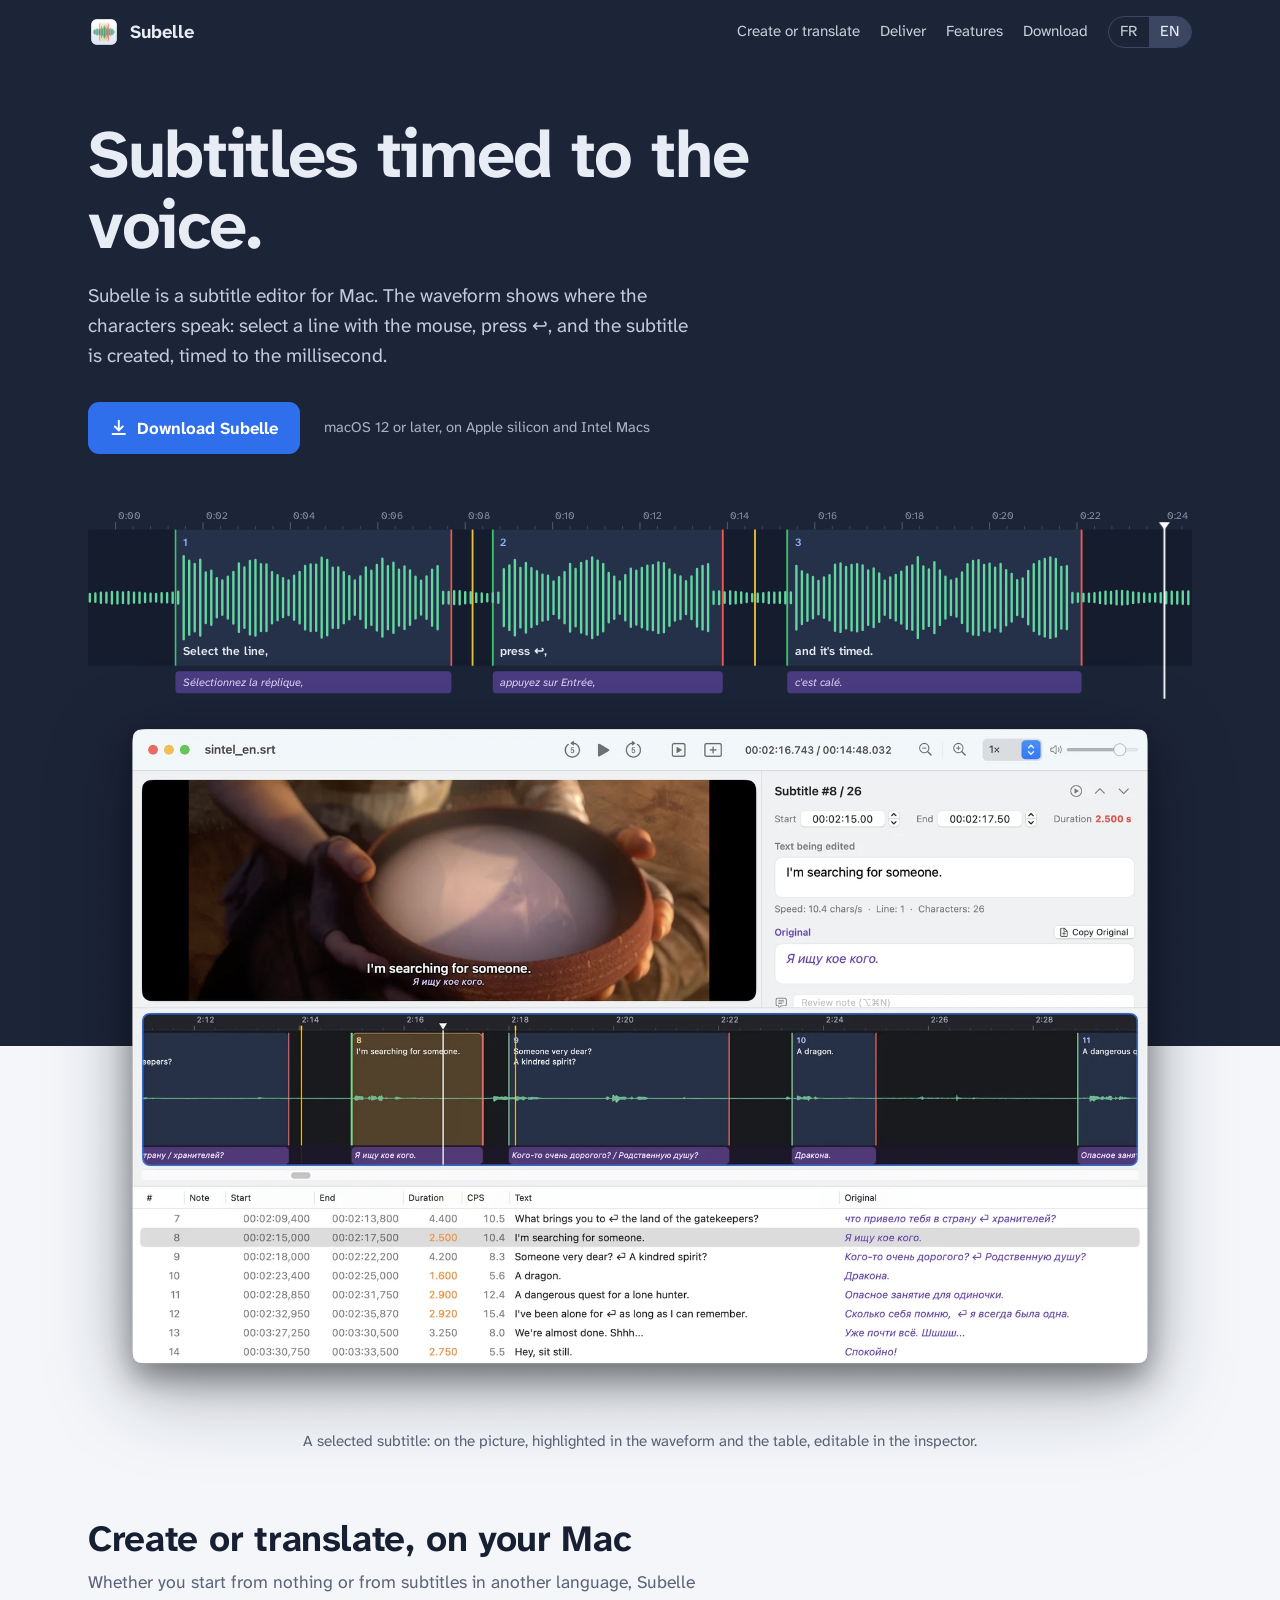
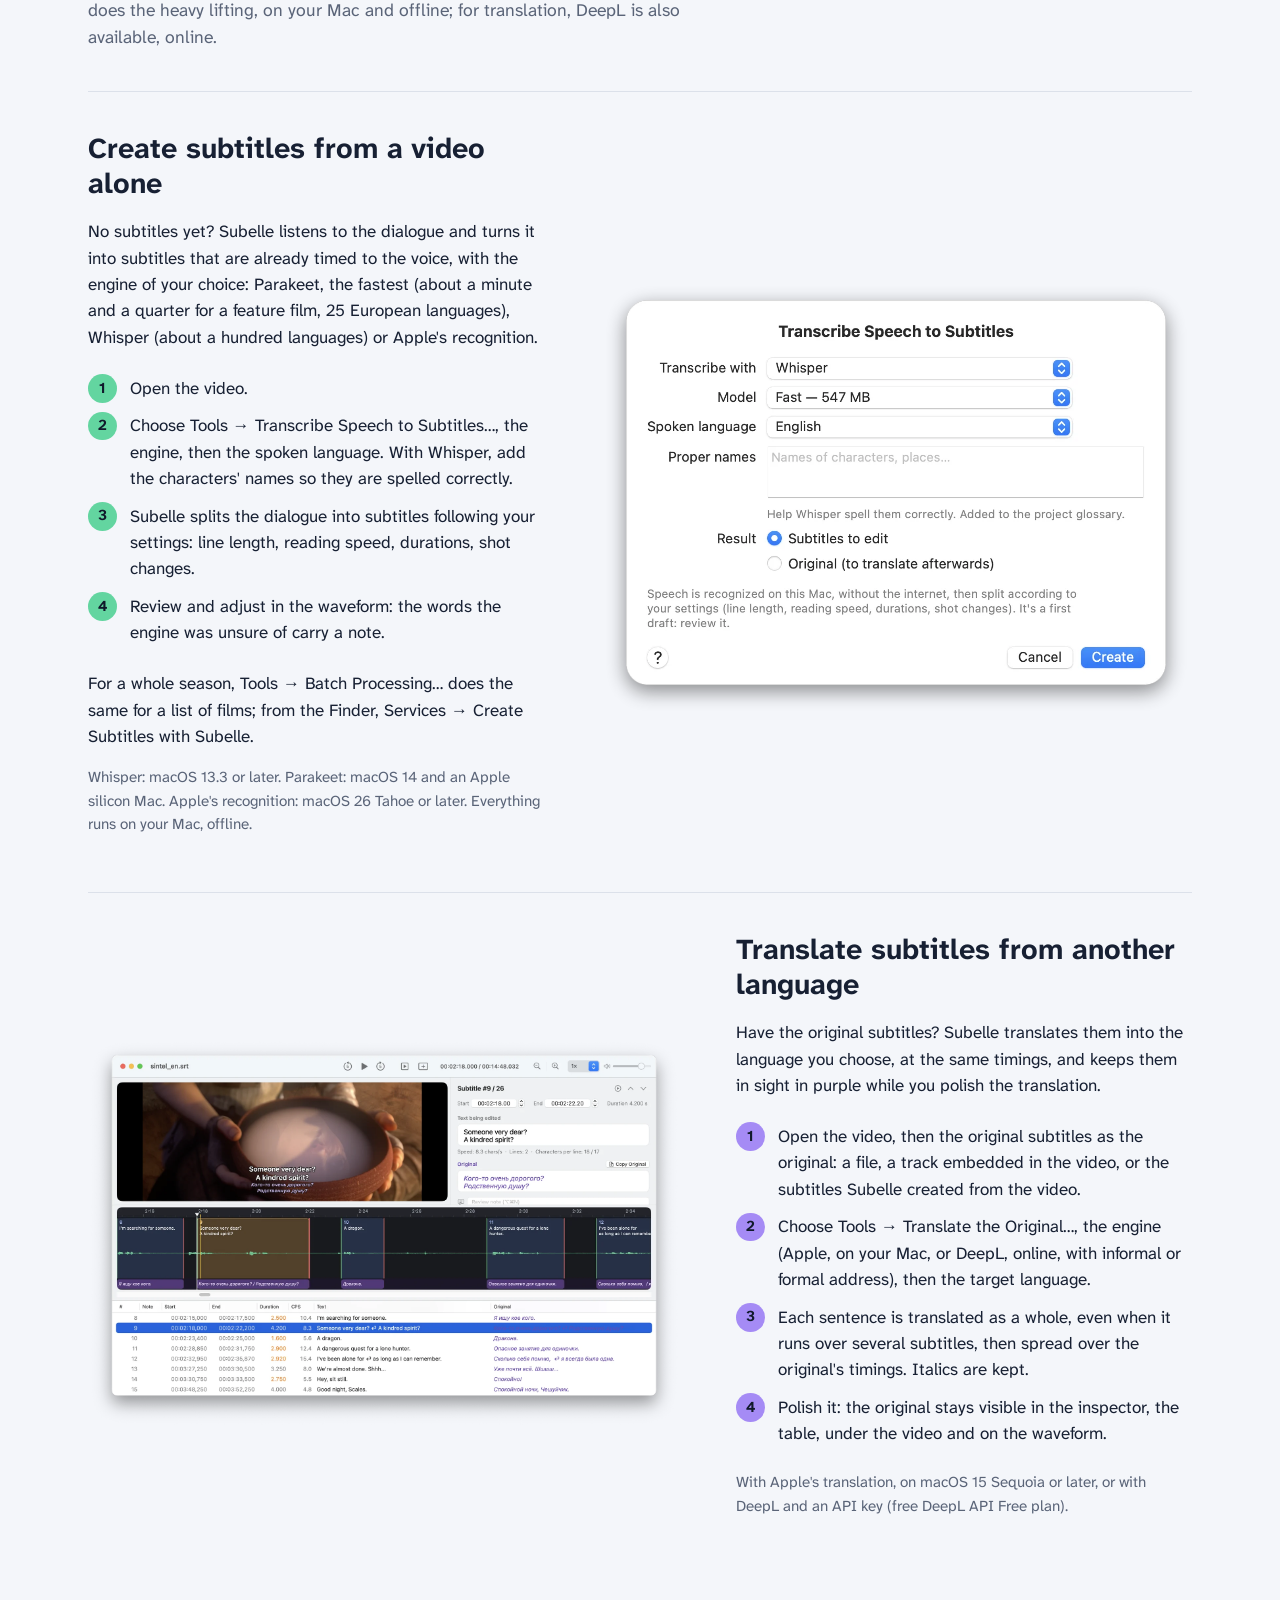
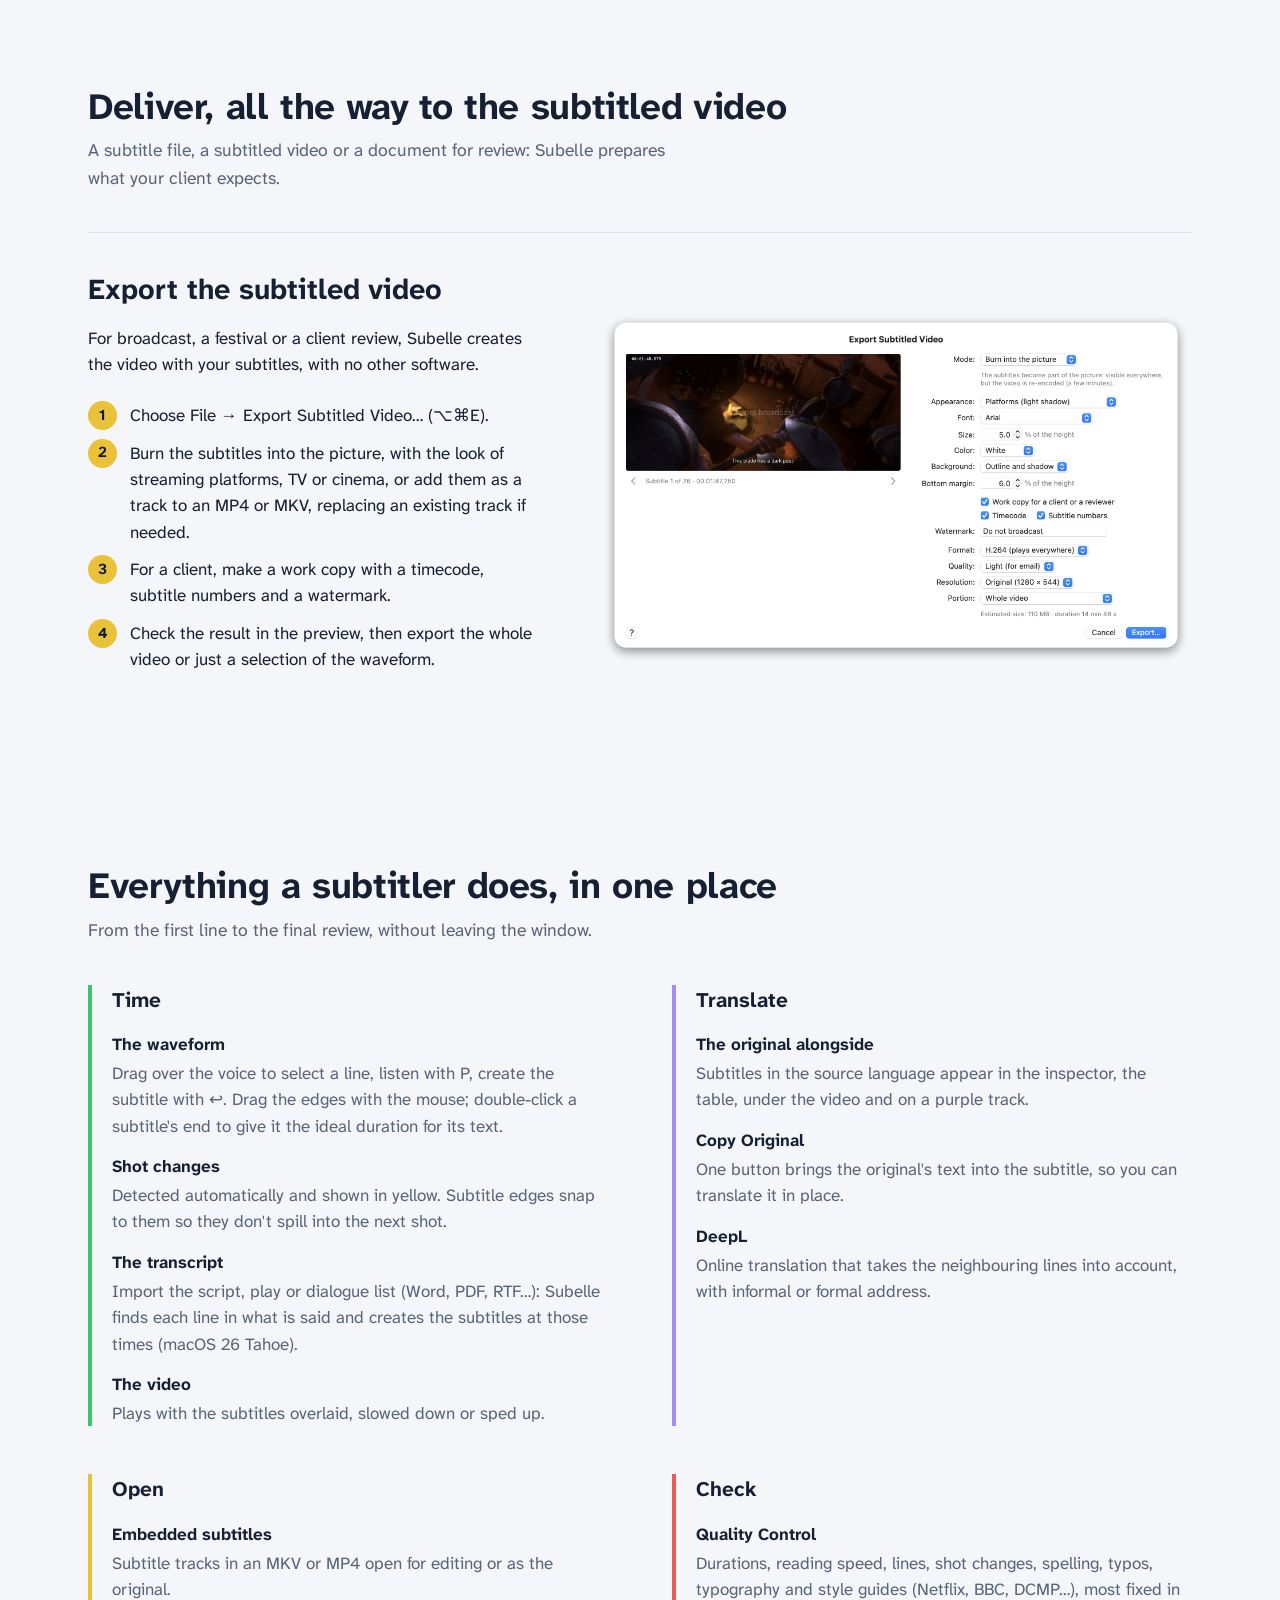
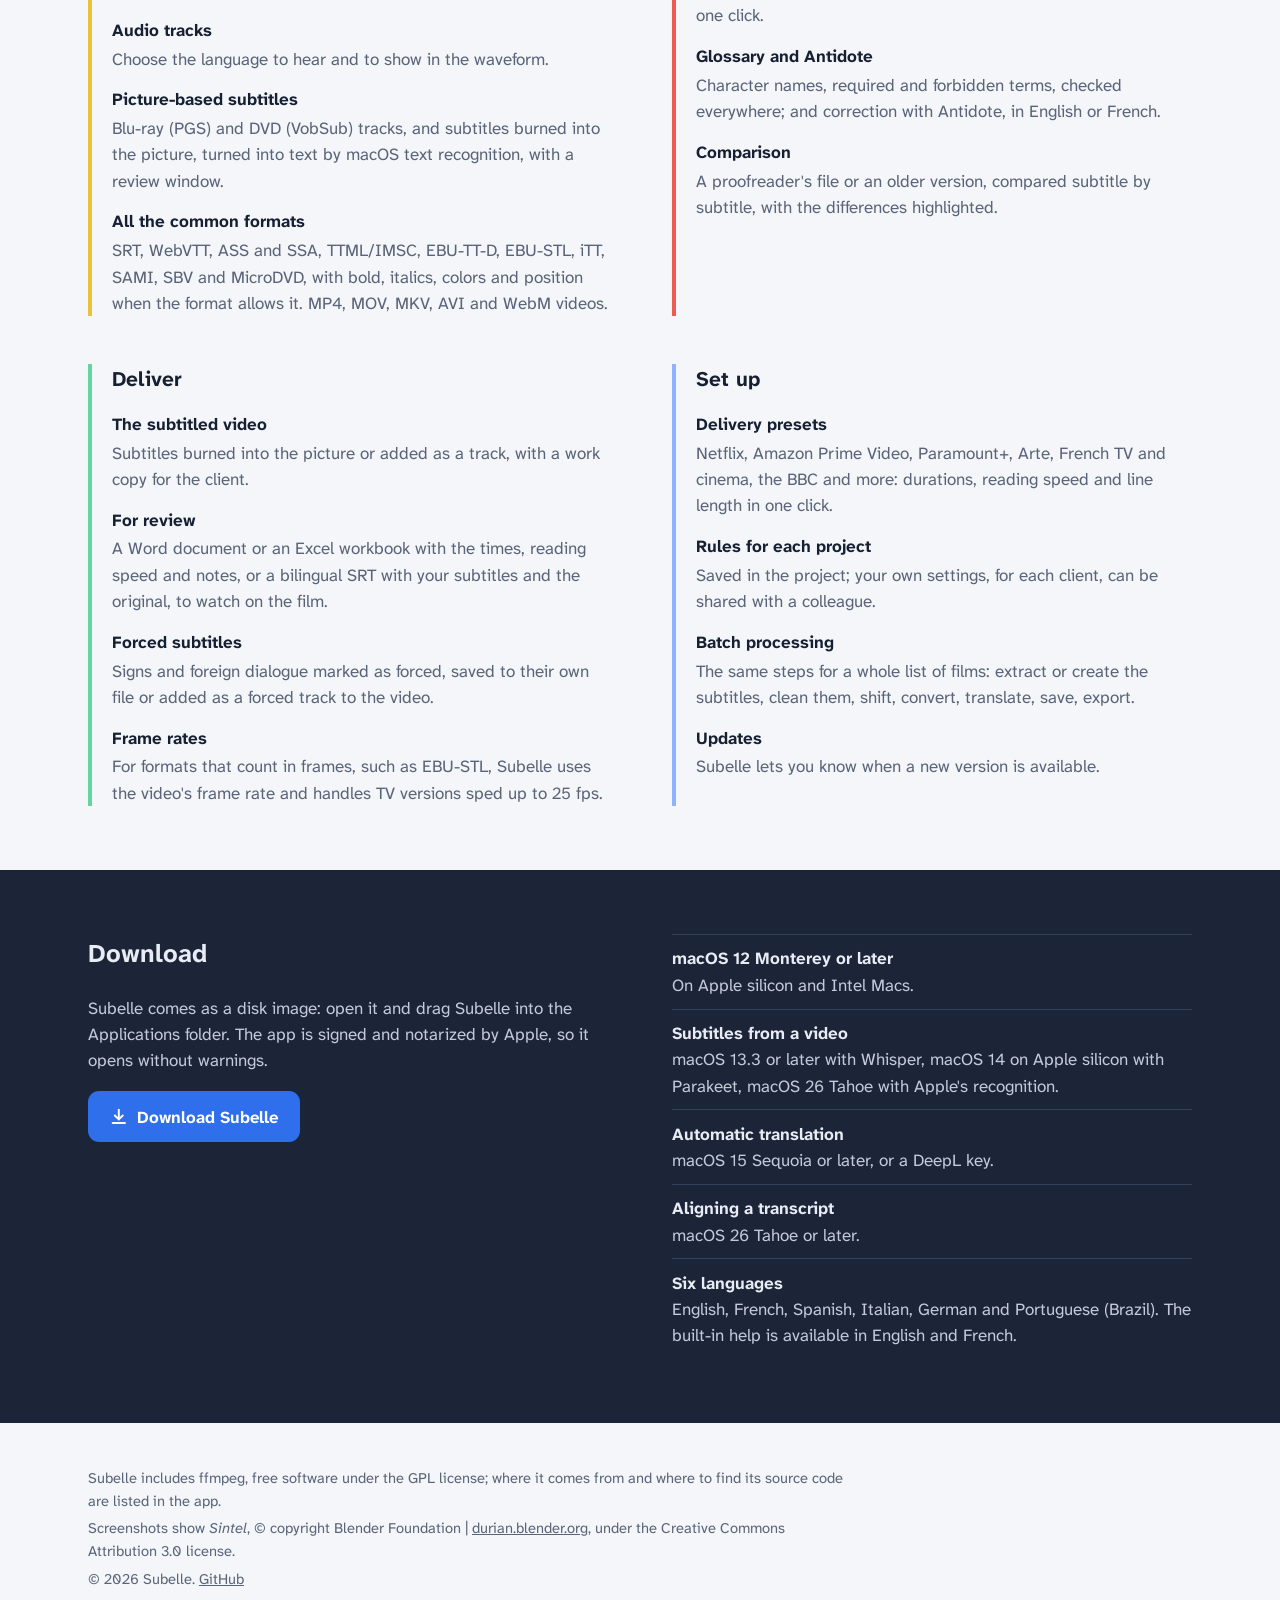
==== commit 52711c95: "Site : version 2.3" ====
--- a/index.html
+++ b/index.html
@@ -165,7 +165,7 @@
   <div class="wrap">
     <h2>Create or translate, on your Mac</h2>
     <p class="intro">Whether you start from nothing or from subtitles in another language, Subelle does the heavy lifting, on your Mac and offline; for translation, DeepL is also available, online.</p>
-    <article class="scenario create"><div class="text"><h3>Create subtitles from a video alone</h3><p>No subtitles yet? Subelle listens to the dialogue and turns it into subtitles that are already timed to the voice, using Apple&#x27;s speech recognition.</p><ol><li>Open the video.</li><li>Choose Tools → Create a First Draft…, then the spoken language.</li><li>Subelle splits the dialogue into subtitles following your settings: line length, reading speed, durations, shot changes.</li><li>Review and adjust in the waveform.</li></ol><p class="req">With macOS 26 Tahoe or later.</p></div><figure><img src="images/en/draft.webp" alt="The Create a First Draft window, with the spoken language and the choice of result."></figure></article><article class="scenario translate"><div class="text"><h3>Translate subtitles from another language</h3><p>Have the original subtitles? Subelle translates them into the language you choose, at the same timings, and keeps them in sight in purple while you polish the translation.</p><ol><li>Open the video, then the original subtitles as the original: a file, a track embedded in the video, or the subtitles Subelle created from the video.</li><li>Choose Tools → Translate the Original…, the engine (Apple, on your Mac, or DeepL, online, with informal or formal address), then the target language.</li><li>Each sentence is translated as a whole, even when it runs over several subtitles, then spread over the original&#x27;s timings. Italics are kept.</li><li>Polish it: the original stays visible in the inspector, the table, under the video and on the waveform.</li></ol><p class="req">With Apple&#x27;s translation, on macOS 15 Sequoia or later, or with DeepL and an API key (free DeepL API Free plan).</p></div><figure><img src="images/en/translation.webp" alt="A translation in progress: the English subtitle on the picture, the Russian original in purple in the inspector and in the table."></figure></article>
+    <article class="scenario create"><div class="text"><h3>Create subtitles from a video alone</h3><p>No subtitles yet? Subelle listens to the dialogue and turns it into subtitles that are already timed to the voice, with the engine of your choice: Parakeet, the fastest (about a minute and a quarter for a feature film, 25 European languages), Whisper (about a hundred languages) or Apple&#x27;s recognition.</p><ol><li>Open the video.</li><li>Choose Tools → Transcribe Speech to Subtitles…, the engine, then the spoken language. With Whisper, add the characters&#x27; names so they are spelled correctly.</li><li>Subelle splits the dialogue into subtitles following your settings: line length, reading speed, durations, shot changes.</li><li>Review and adjust in the waveform: the words the engine was unsure of carry a note.</li></ol><p>For a whole season, Tools → Batch Processing… does the same for a list of films; from the Finder, Services → Create Subtitles with Subelle.</p><p class="req">Whisper: macOS 13.3 or later. Parakeet: macOS 14 and an Apple silicon Mac. Apple&#x27;s recognition: macOS 26 Tahoe or later. Everything runs on your Mac, offline.</p></div><figure><img src="images/en/draft.webp" alt="The Transcribe Speech to Subtitles window, with the engine, the model, the spoken language and the proper names."></figure></article><article class="scenario translate"><div class="text"><h3>Translate subtitles from another language</h3><p>Have the original subtitles? Subelle translates them into the language you choose, at the same timings, and keeps them in sight in purple while you polish the translation.</p><ol><li>Open the video, then the original subtitles as the original: a file, a track embedded in the video, or the subtitles Subelle created from the video.</li><li>Choose Tools → Translate the Original…, the engine (Apple, on your Mac, or DeepL, online, with informal or formal address), then the target language.</li><li>Each sentence is translated as a whole, even when it runs over several subtitles, then spread over the original&#x27;s timings. Italics are kept.</li><li>Polish it: the original stays visible in the inspector, the table, under the video and on the waveform.</li></ol><p class="req">With Apple&#x27;s translation, on macOS 15 Sequoia or later, or with DeepL and an API key (free DeepL API Free plan).</p></div><figure><img src="images/en/translation.webp" alt="A translation in progress: the English subtitle on the picture, the Russian original in purple in the inspector and in the table."></figure></article>
   </div>
 </section>
 <section id="deliver" class="scenarios">
@@ -179,7 +179,7 @@
   <div class="wrap">
     <h2>Everything a subtitler does, in one place</h2>
     <p class="intro">From the first line to the final review, without leaving the window.</p>
-    <div class="steps"><div class="step time"><h3>Time</h3><dl><dt>The waveform</dt><dd>Drag over the voice to select a line, listen with P, create the subtitle with ↩. Drag the edges with the mouse; double-click a subtitle&#x27;s end to give it the ideal duration for its text.</dd><dt>Shot changes</dt><dd>Detected automatically and shown in yellow. Subtitle edges snap to them so they don&#x27;t spill into the next shot.</dd><dt>The transcript</dt><dd>Import the script, play or dialogue list (Word, PDF, RTF…): Subelle finds each line in what is said and creates the subtitles at those times (macOS 26 Tahoe).</dd><dt>The video</dt><dd>Plays with the subtitles overlaid, slowed down or sped up.</dd></dl></div><div class="step translate"><h3>Translate</h3><dl><dt>The original alongside</dt><dd>Subtitles in the source language appear in the inspector, the table, under the video and on a purple track.</dd><dt>Copy Original</dt><dd>One button brings the original&#x27;s text into the subtitle, so you can translate it in place.</dd><dt>DeepL</dt><dd>Online translation that takes the neighbouring lines into account, with informal or formal address.</dd></dl></div><div class="step start"><h3>Open</h3><dl><dt>Embedded subtitles</dt><dd>Subtitle tracks in an MKV or MP4 open for editing or as the original.</dd><dt>Audio tracks</dt><dd>Choose the language to hear and to show in the waveform.</dd><dt>All the common formats</dt><dd>SRT, WebVTT, ASS and SSA, TTML/IMSC, EBU-TT-D, EBU-STL, iTT, SAMI, SBV and MicroDVD, with bold, italics, colors and position when the format allows it. MP4, MOV, MKV, AVI and WebM videos.</dd></dl></div><div class="step check"><h3>Check</h3><dl><dt>Quality Control</dt><dd>Durations, reading speed, lines, shot changes, spelling, typos, typography and style guides (Netflix, BBC, DCMP…), most fixed in one click.</dd><dt>Glossary and Antidote</dt><dd>Character names, required and forbidden terms, checked everywhere; and correction with Antidote, in English or French.</dd><dt>Comparison</dt><dd>A proofreader&#x27;s file or an older version, compared subtitle by subtitle, with the differences highlighted.</dd></dl></div><div class="step deliver"><h3>Deliver</h3><dl><dt>The subtitled video</dt><dd>Subtitles burned into the picture or added as a track, with a work copy for the client.</dd><dt>For review</dt><dd>A Word document or an Excel workbook with the times, reading speed and notes.</dd><dt>Frame rates</dt><dd>For formats that count in frames, such as EBU-STL, Subelle uses the video&#x27;s frame rate and handles TV versions sped up to 25 fps.</dd></dl></div><div class="step settings"><h3>Set up</h3><dl><dt>Delivery presets</dt><dd>Netflix, Amazon Prime Video, Paramount+, Arte, French TV and cinema, the BBC and more: durations, reading speed and line length in one click.</dd><dt>Rules for each project</dt><dd>Saved in the project; your own settings, for each client, can be shared with a colleague.</dd><dt>Updates</dt><dd>Subelle lets you know when a new version is available.</dd></dl></div></div>
+    <div class="steps"><div class="step time"><h3>Time</h3><dl><dt>The waveform</dt><dd>Drag over the voice to select a line, listen with P, create the subtitle with ↩. Drag the edges with the mouse; double-click a subtitle&#x27;s end to give it the ideal duration for its text.</dd><dt>Shot changes</dt><dd>Detected automatically and shown in yellow. Subtitle edges snap to them so they don&#x27;t spill into the next shot.</dd><dt>The transcript</dt><dd>Import the script, play or dialogue list (Word, PDF, RTF…): Subelle finds each line in what is said and creates the subtitles at those times (macOS 26 Tahoe).</dd><dt>The video</dt><dd>Plays with the subtitles overlaid, slowed down or sped up.</dd></dl></div><div class="step translate"><h3>Translate</h3><dl><dt>The original alongside</dt><dd>Subtitles in the source language appear in the inspector, the table, under the video and on a purple track.</dd><dt>Copy Original</dt><dd>One button brings the original&#x27;s text into the subtitle, so you can translate it in place.</dd><dt>DeepL</dt><dd>Online translation that takes the neighbouring lines into account, with informal or formal address.</dd></dl></div><div class="step start"><h3>Open</h3><dl><dt>Embedded subtitles</dt><dd>Subtitle tracks in an MKV or MP4 open for editing or as the original.</dd><dt>Audio tracks</dt><dd>Choose the language to hear and to show in the waveform.</dd><dt>Picture-based subtitles</dt><dd>Blu-ray (PGS) and DVD (VobSub) tracks, and subtitles burned into the picture, turned into text by macOS text recognition, with a review window.</dd><dt>All the common formats</dt><dd>SRT, WebVTT, ASS and SSA, TTML/IMSC, EBU-TT-D, EBU-STL, iTT, SAMI, SBV and MicroDVD, with bold, italics, colors and position when the format allows it. MP4, MOV, MKV, AVI and WebM videos.</dd></dl></div><div class="step check"><h3>Check</h3><dl><dt>Quality Control</dt><dd>Durations, reading speed, lines, shot changes, spelling, typos, typography and style guides (Netflix, BBC, DCMP…), most fixed in one click.</dd><dt>Glossary and Antidote</dt><dd>Character names, required and forbidden terms, checked everywhere; and correction with Antidote, in English or French.</dd><dt>Comparison</dt><dd>A proofreader&#x27;s file or an older version, compared subtitle by subtitle, with the differences highlighted.</dd></dl></div><div class="step deliver"><h3>Deliver</h3><dl><dt>The subtitled video</dt><dd>Subtitles burned into the picture or added as a track, with a work copy for the client.</dd><dt>For review</dt><dd>A Word document or an Excel workbook with the times, reading speed and notes, or a bilingual SRT with your subtitles and the original, to watch on the film.</dd><dt>Forced subtitles</dt><dd>Signs and foreign dialogue marked as forced, saved to their own file or added as a forced track to the video.</dd><dt>Frame rates</dt><dd>For formats that count in frames, such as EBU-STL, Subelle uses the video&#x27;s frame rate and handles TV versions sped up to 25 fps.</dd></dl></div><div class="step settings"><h3>Set up</h3><dl><dt>Delivery presets</dt><dd>Netflix, Amazon Prime Video, Paramount+, Arte, French TV and cinema, the BBC and more: durations, reading speed and line length in one click.</dd><dt>Rules for each project</dt><dd>Saved in the project; your own settings, for each client, can be shared with a colleague.</dd><dt>Batch processing</dt><dd>The same steps for a whole list of films: extract or create the subtitles, clean them, shift, convert, translate, save, export.</dd><dt>Updates</dt><dd>Subelle lets you know when a new version is available.</dd></dl></div></div>
   </div>
 </section>
 <section id="download" class="get">
@@ -189,7 +189,7 @@
       <p>Subelle comes as a disk image: open it and drag Subelle into the Applications folder. The app is signed and notarized by Apple, so it opens without warnings.</p>
       <p><a class="button" href="#download" data-download><svg viewBox="0 0 20 20" aria-hidden="true"><path d="M10 2v11m0 0l-4.5-4.5M10 13l4.5-4.5M3 17h14" stroke="currentColor" stroke-width="2.2" fill="none" stroke-linecap="round" stroke-linejoin="round"/></svg>Download Subelle</a></p>
     </div>
-    <ul><li><strong>macOS 12 Monterey or later</strong>On Apple silicon and Intel Macs.</li><li><strong>Subtitles from a video</strong>macOS 26 Tahoe or later.</li><li><strong>Automatic translation</strong>macOS 15 Sequoia or later, or a DeepL key.</li><li><strong>Aligning a transcript</strong>macOS 26 Tahoe or later.</li><li><strong>Six languages</strong>English, French, Spanish, Italian, German and Portuguese (Brazil). The built-in help is available in English and French.</li></ul>
+    <ul><li><strong>macOS 12 Monterey or later</strong>On Apple silicon and Intel Macs.</li><li><strong>Subtitles from a video</strong>macOS 13.3 or later with Whisper, macOS 14 on Apple silicon with Parakeet, macOS 26 Tahoe with Apple&#x27;s recognition.</li><li><strong>Automatic translation</strong>macOS 15 Sequoia or later, or a DeepL key.</li><li><strong>Aligning a transcript</strong>macOS 26 Tahoe or later.</li><li><strong>Six languages</strong>English, French, Spanish, Italian, German and Portuguese (Brazil). The built-in help is available in English and French.</li></ul>
   </div>
 </section>
 </main>
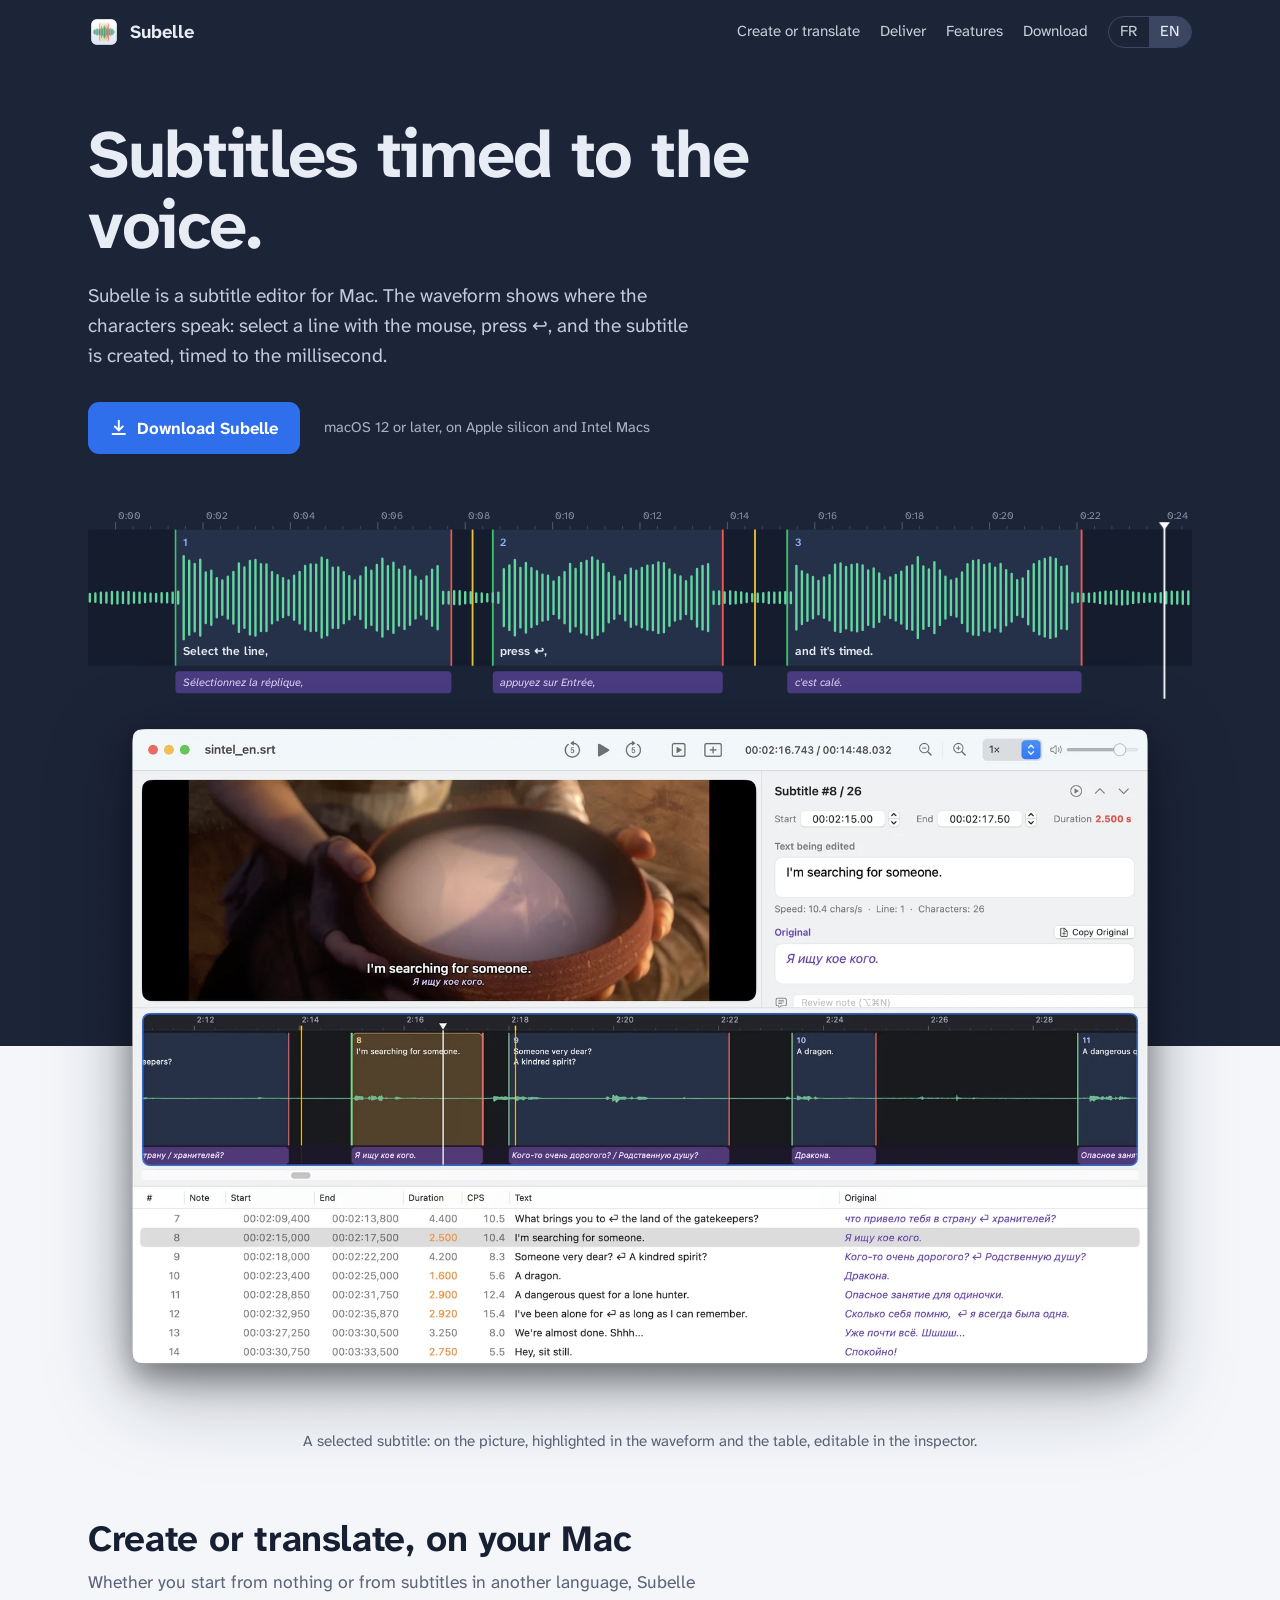
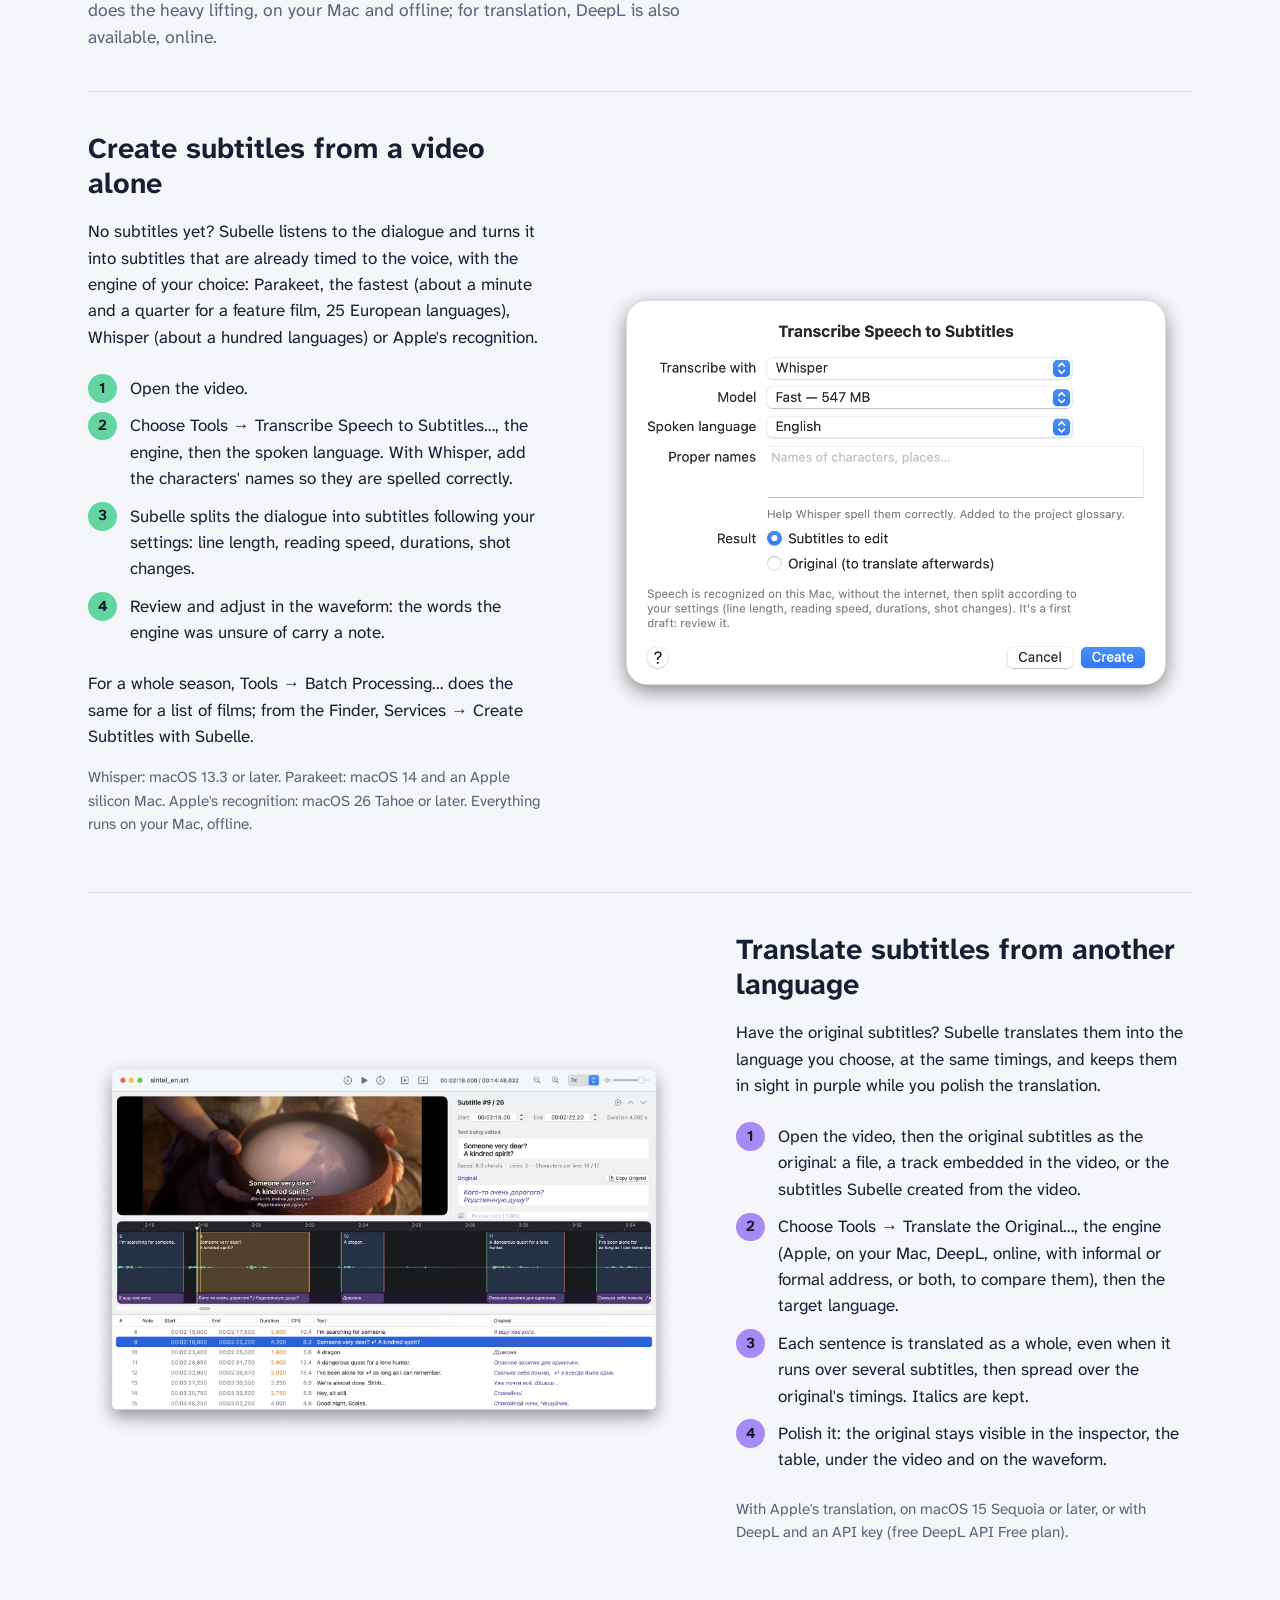
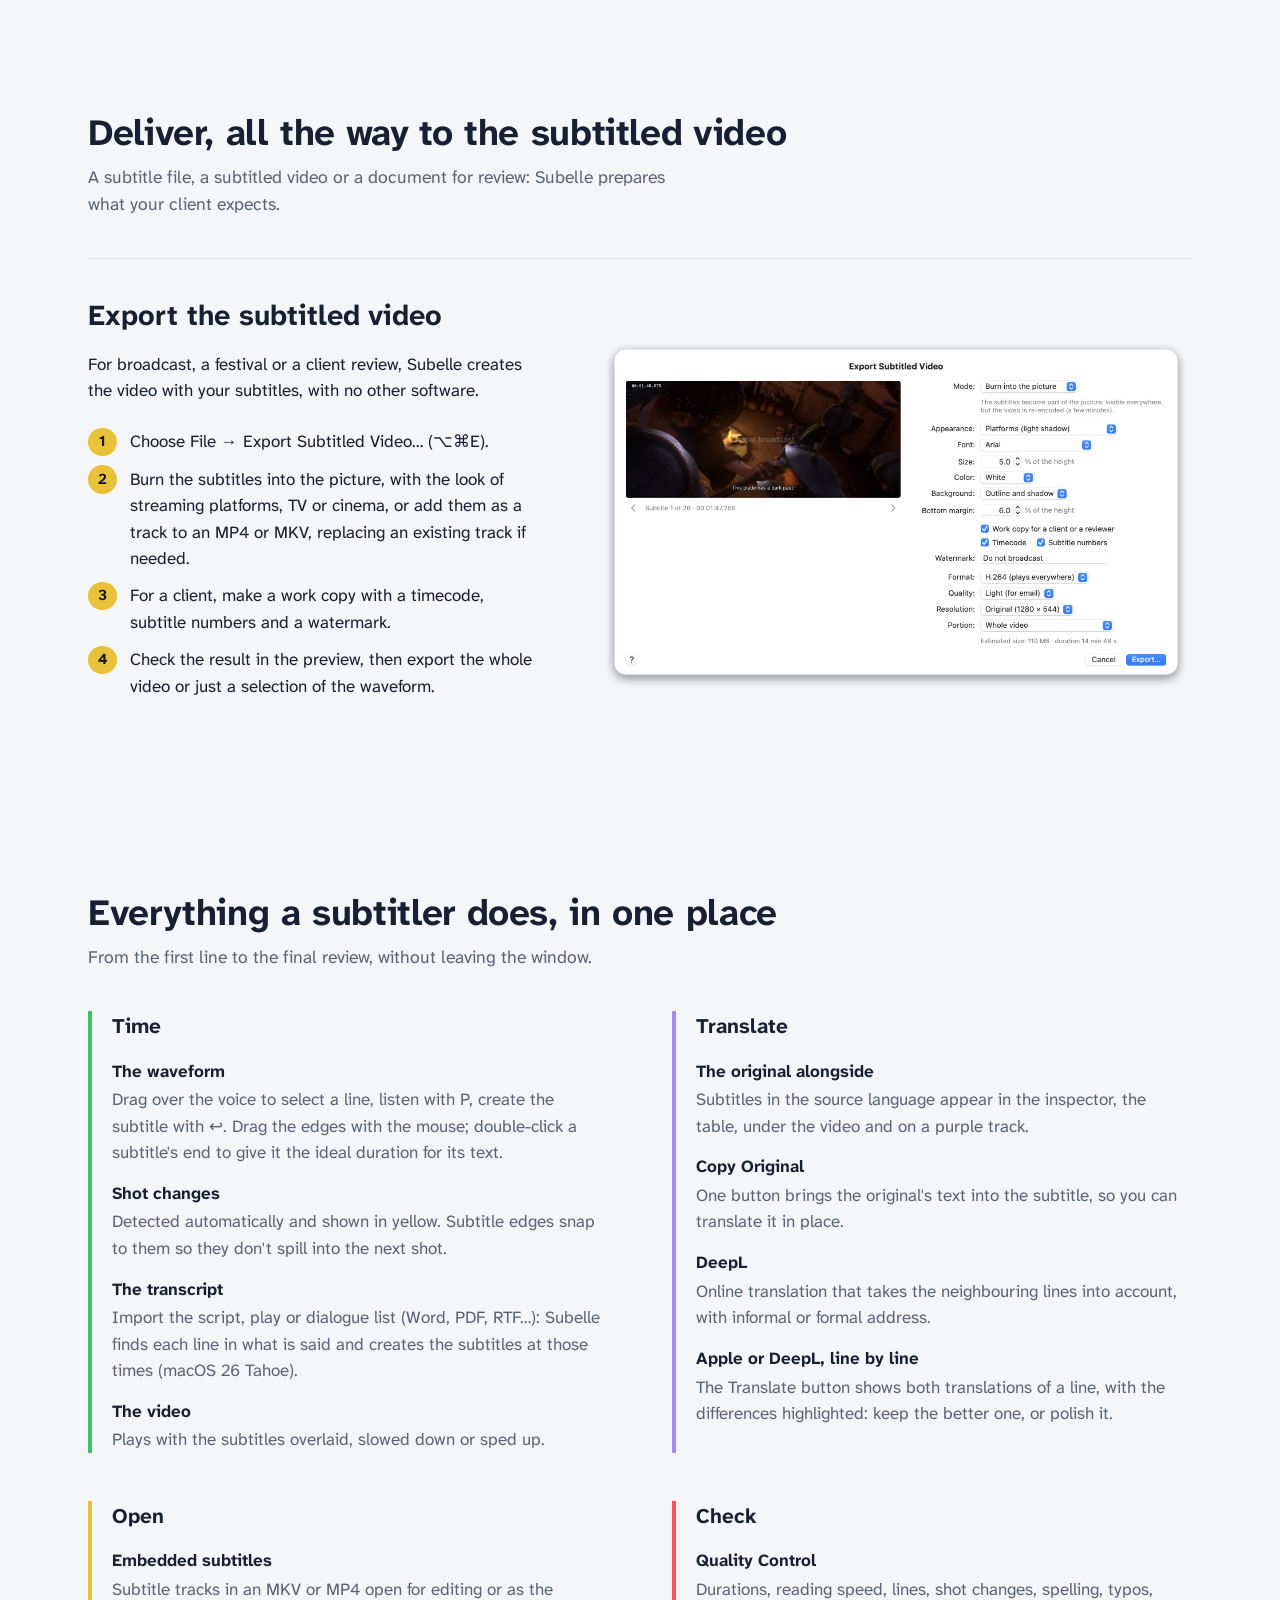
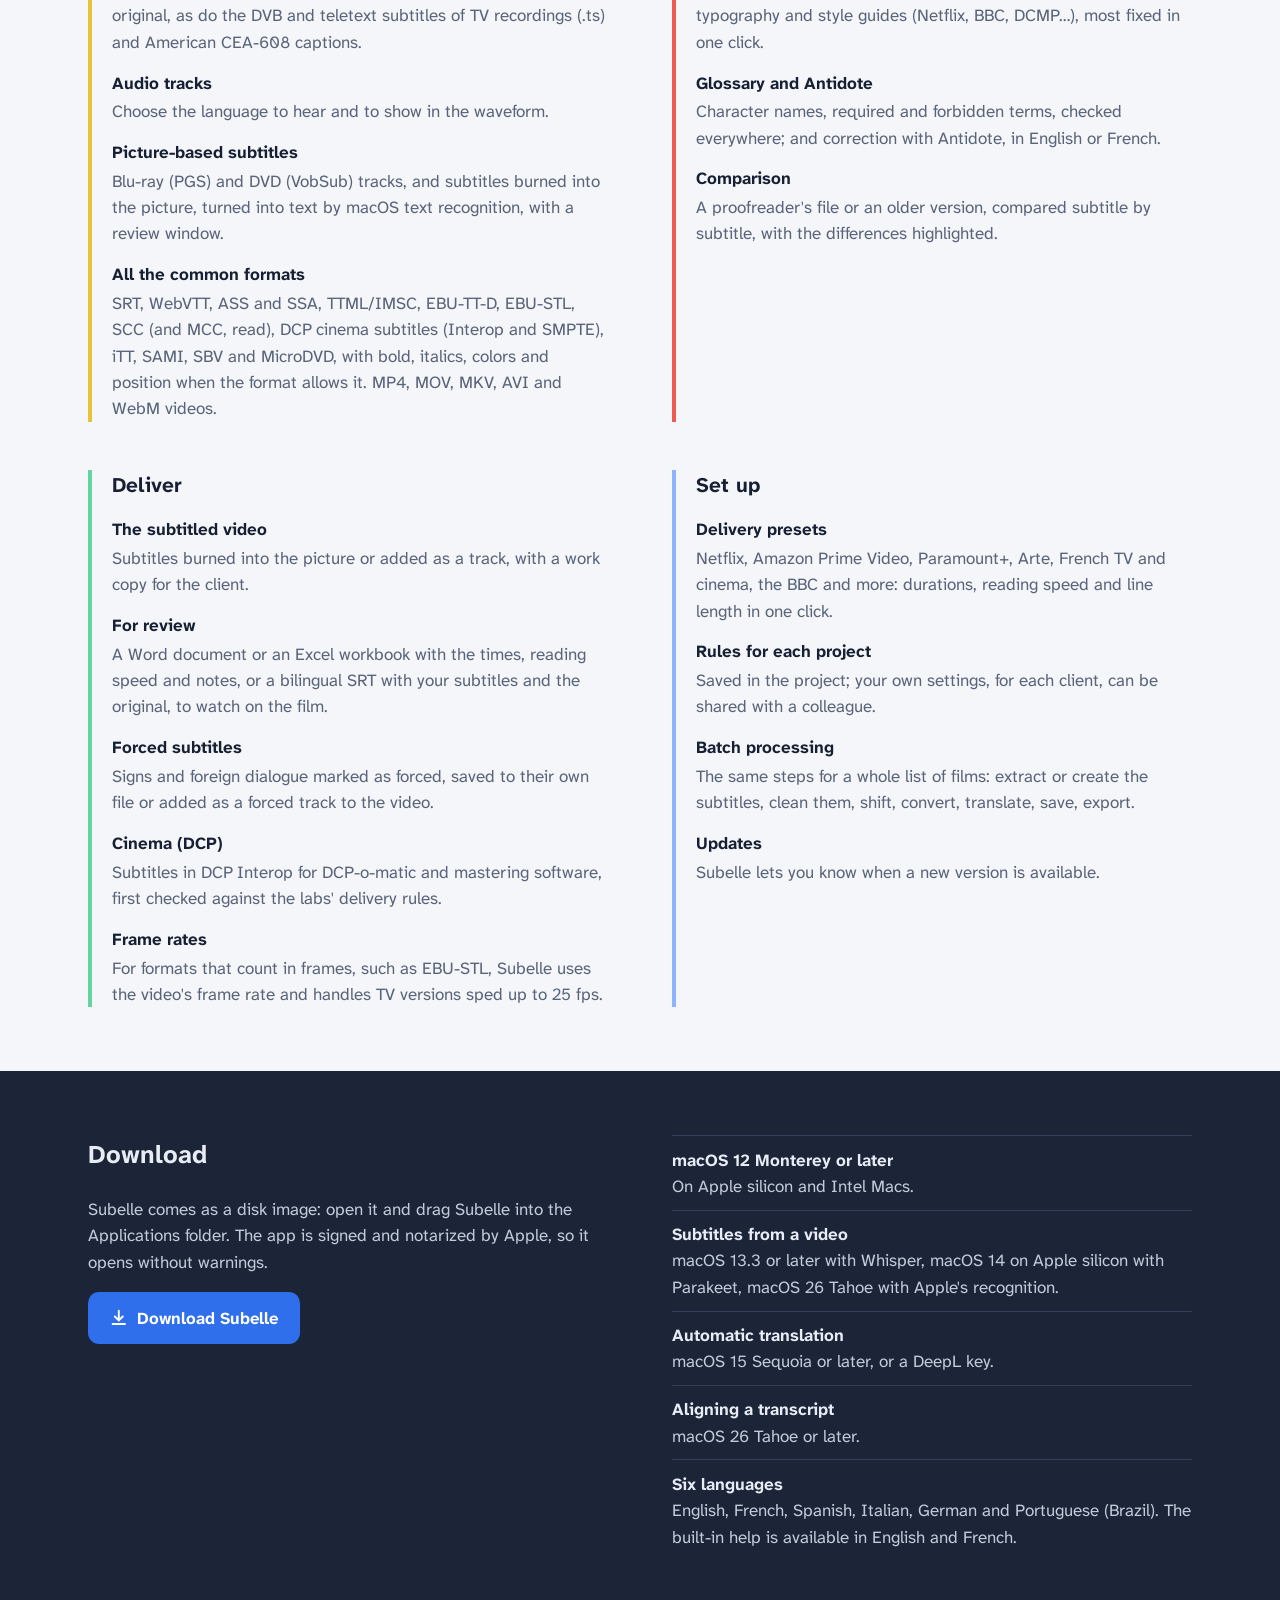
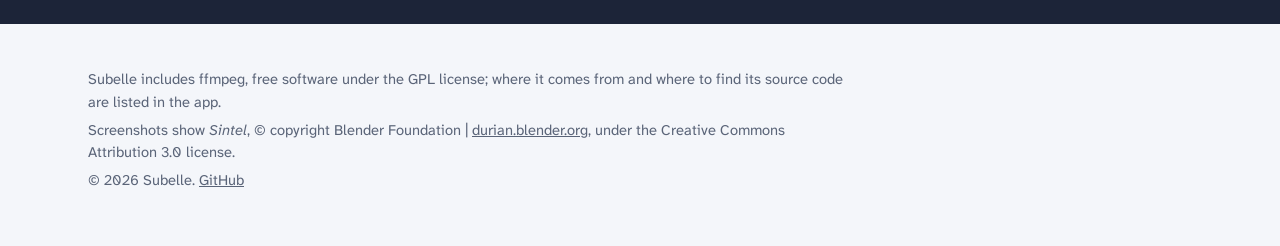
==== commit e0915986: "Add files via upload Site 2.4" ====
--- a/index.html
+++ b/index.html
@@ -165,7 +165,7 @@
   <div class="wrap">
     <h2>Create or translate, on your Mac</h2>
     <p class="intro">Whether you start from nothing or from subtitles in another language, Subelle does the heavy lifting, on your Mac and offline; for translation, DeepL is also available, online.</p>
-    <article class="scenario create"><div class="text"><h3>Create subtitles from a video alone</h3><p>No subtitles yet? Subelle listens to the dialogue and turns it into subtitles that are already timed to the voice, with the engine of your choice: Parakeet, the fastest (about a minute and a quarter for a feature film, 25 European languages), Whisper (about a hundred languages) or Apple&#x27;s recognition.</p><ol><li>Open the video.</li><li>Choose Tools → Transcribe Speech to Subtitles…, the engine, then the spoken language. With Whisper, add the characters&#x27; names so they are spelled correctly.</li><li>Subelle splits the dialogue into subtitles following your settings: line length, reading speed, durations, shot changes.</li><li>Review and adjust in the waveform: the words the engine was unsure of carry a note.</li></ol><p>For a whole season, Tools → Batch Processing… does the same for a list of films; from the Finder, Services → Create Subtitles with Subelle.</p><p class="req">Whisper: macOS 13.3 or later. Parakeet: macOS 14 and an Apple silicon Mac. Apple&#x27;s recognition: macOS 26 Tahoe or later. Everything runs on your Mac, offline.</p></div><figure><img src="images/en/draft.webp" alt="The Transcribe Speech to Subtitles window, with the engine, the model, the spoken language and the proper names."></figure></article><article class="scenario translate"><div class="text"><h3>Translate subtitles from another language</h3><p>Have the original subtitles? Subelle translates them into the language you choose, at the same timings, and keeps them in sight in purple while you polish the translation.</p><ol><li>Open the video, then the original subtitles as the original: a file, a track embedded in the video, or the subtitles Subelle created from the video.</li><li>Choose Tools → Translate the Original…, the engine (Apple, on your Mac, or DeepL, online, with informal or formal address), then the target language.</li><li>Each sentence is translated as a whole, even when it runs over several subtitles, then spread over the original&#x27;s timings. Italics are kept.</li><li>Polish it: the original stays visible in the inspector, the table, under the video and on the waveform.</li></ol><p class="req">With Apple&#x27;s translation, on macOS 15 Sequoia or later, or with DeepL and an API key (free DeepL API Free plan).</p></div><figure><img src="images/en/translation.webp" alt="A translation in progress: the English subtitle on the picture, the Russian original in purple in the inspector and in the table."></figure></article>
+    <article class="scenario create"><div class="text"><h3>Create subtitles from a video alone</h3><p>No subtitles yet? Subelle listens to the dialogue and turns it into subtitles that are already timed to the voice, with the engine of your choice: Parakeet, the fastest (about a minute and a quarter for a feature film, 25 European languages), Whisper (about a hundred languages) or Apple&#x27;s recognition.</p><ol><li>Open the video.</li><li>Choose Tools → Transcribe Speech to Subtitles…, the engine, then the spoken language. With Whisper, add the characters&#x27; names so they are spelled correctly.</li><li>Subelle splits the dialogue into subtitles following your settings: line length, reading speed, durations, shot changes.</li><li>Review and adjust in the waveform: the words the engine was unsure of carry a note.</li></ol><p>For a whole season, Tools → Batch Processing… does the same for a list of films; from the Finder, Services → Create Subtitles with Subelle.</p><p class="req">Whisper: macOS 13.3 or later. Parakeet: macOS 14 and an Apple silicon Mac. Apple&#x27;s recognition: macOS 26 Tahoe or later. Everything runs on your Mac, offline.</p></div><figure><img src="images/en/draft.webp" alt="The Transcribe Speech to Subtitles window, with the engine, the model, the spoken language and the proper names."></figure></article><article class="scenario translate"><div class="text"><h3>Translate subtitles from another language</h3><p>Have the original subtitles? Subelle translates them into the language you choose, at the same timings, and keeps them in sight in purple while you polish the translation.</p><ol><li>Open the video, then the original subtitles as the original: a file, a track embedded in the video, or the subtitles Subelle created from the video.</li><li>Choose Tools → Translate the Original…, the engine (Apple, on your Mac, DeepL, online, with informal or formal address, or both, to compare them), then the target language.</li><li>Each sentence is translated as a whole, even when it runs over several subtitles, then spread over the original&#x27;s timings. Italics are kept.</li><li>Polish it: the original stays visible in the inspector, the table, under the video and on the waveform.</li></ol><p class="req">With Apple&#x27;s translation, on macOS 15 Sequoia or later, or with DeepL and an API key (free DeepL API Free plan).</p></div><figure><img src="images/en/translation.webp" alt="A translation in progress: the English subtitle on the picture, the Russian original in purple in the inspector and in the table."></figure></article>
   </div>
 </section>
 <section id="deliver" class="scenarios">
@@ -179,7 +179,7 @@
   <div class="wrap">
     <h2>Everything a subtitler does, in one place</h2>
     <p class="intro">From the first line to the final review, without leaving the window.</p>
-    <div class="steps"><div class="step time"><h3>Time</h3><dl><dt>The waveform</dt><dd>Drag over the voice to select a line, listen with P, create the subtitle with ↩. Drag the edges with the mouse; double-click a subtitle&#x27;s end to give it the ideal duration for its text.</dd><dt>Shot changes</dt><dd>Detected automatically and shown in yellow. Subtitle edges snap to them so they don&#x27;t spill into the next shot.</dd><dt>The transcript</dt><dd>Import the script, play or dialogue list (Word, PDF, RTF…): Subelle finds each line in what is said and creates the subtitles at those times (macOS 26 Tahoe).</dd><dt>The video</dt><dd>Plays with the subtitles overlaid, slowed down or sped up.</dd></dl></div><div class="step translate"><h3>Translate</h3><dl><dt>The original alongside</dt><dd>Subtitles in the source language appear in the inspector, the table, under the video and on a purple track.</dd><dt>Copy Original</dt><dd>One button brings the original&#x27;s text into the subtitle, so you can translate it in place.</dd><dt>DeepL</dt><dd>Online translation that takes the neighbouring lines into account, with informal or formal address.</dd></dl></div><div class="step start"><h3>Open</h3><dl><dt>Embedded subtitles</dt><dd>Subtitle tracks in an MKV or MP4 open for editing or as the original.</dd><dt>Audio tracks</dt><dd>Choose the language to hear and to show in the waveform.</dd><dt>Picture-based subtitles</dt><dd>Blu-ray (PGS) and DVD (VobSub) tracks, and subtitles burned into the picture, turned into text by macOS text recognition, with a review window.</dd><dt>All the common formats</dt><dd>SRT, WebVTT, ASS and SSA, TTML/IMSC, EBU-TT-D, EBU-STL, iTT, SAMI, SBV and MicroDVD, with bold, italics, colors and position when the format allows it. MP4, MOV, MKV, AVI and WebM videos.</dd></dl></div><div class="step check"><h3>Check</h3><dl><dt>Quality Control</dt><dd>Durations, reading speed, lines, shot changes, spelling, typos, typography and style guides (Netflix, BBC, DCMP…), most fixed in one click.</dd><dt>Glossary and Antidote</dt><dd>Character names, required and forbidden terms, checked everywhere; and correction with Antidote, in English or French.</dd><dt>Comparison</dt><dd>A proofreader&#x27;s file or an older version, compared subtitle by subtitle, with the differences highlighted.</dd></dl></div><div class="step deliver"><h3>Deliver</h3><dl><dt>The subtitled video</dt><dd>Subtitles burned into the picture or added as a track, with a work copy for the client.</dd><dt>For review</dt><dd>A Word document or an Excel workbook with the times, reading speed and notes, or a bilingual SRT with your subtitles and the original, to watch on the film.</dd><dt>Forced subtitles</dt><dd>Signs and foreign dialogue marked as forced, saved to their own file or added as a forced track to the video.</dd><dt>Frame rates</dt><dd>For formats that count in frames, such as EBU-STL, Subelle uses the video&#x27;s frame rate and handles TV versions sped up to 25 fps.</dd></dl></div><div class="step settings"><h3>Set up</h3><dl><dt>Delivery presets</dt><dd>Netflix, Amazon Prime Video, Paramount+, Arte, French TV and cinema, the BBC and more: durations, reading speed and line length in one click.</dd><dt>Rules for each project</dt><dd>Saved in the project; your own settings, for each client, can be shared with a colleague.</dd><dt>Batch processing</dt><dd>The same steps for a whole list of films: extract or create the subtitles, clean them, shift, convert, translate, save, export.</dd><dt>Updates</dt><dd>Subelle lets you know when a new version is available.</dd></dl></div></div>
+    <div class="steps"><div class="step time"><h3>Time</h3><dl><dt>The waveform</dt><dd>Drag over the voice to select a line, listen with P, create the subtitle with ↩. Drag the edges with the mouse; double-click a subtitle&#x27;s end to give it the ideal duration for its text.</dd><dt>Shot changes</dt><dd>Detected automatically and shown in yellow. Subtitle edges snap to them so they don&#x27;t spill into the next shot.</dd><dt>The transcript</dt><dd>Import the script, play or dialogue list (Word, PDF, RTF…): Subelle finds each line in what is said and creates the subtitles at those times (macOS 26 Tahoe).</dd><dt>The video</dt><dd>Plays with the subtitles overlaid, slowed down or sped up.</dd></dl></div><div class="step translate"><h3>Translate</h3><dl><dt>The original alongside</dt><dd>Subtitles in the source language appear in the inspector, the table, under the video and on a purple track.</dd><dt>Copy Original</dt><dd>One button brings the original&#x27;s text into the subtitle, so you can translate it in place.</dd><dt>DeepL</dt><dd>Online translation that takes the neighbouring lines into account, with informal or formal address.</dd><dt>Apple or DeepL, line by line</dt><dd>The Translate button shows both translations of a line, with the differences highlighted: keep the better one, or polish it.</dd></dl></div><div class="step start"><h3>Open</h3><dl><dt>Embedded subtitles</dt><dd>Subtitle tracks in an MKV or MP4 open for editing or as the original, as do the DVB and teletext subtitles of TV recordings (.ts) and American CEA-608 captions.</dd><dt>Audio tracks</dt><dd>Choose the language to hear and to show in the waveform.</dd><dt>Picture-based subtitles</dt><dd>Blu-ray (PGS) and DVD (VobSub) tracks, and subtitles burned into the picture, turned into text by macOS text recognition, with a review window.</dd><dt>All the common formats</dt><dd>SRT, WebVTT, ASS and SSA, TTML/IMSC, EBU-TT-D, EBU-STL, SCC (and MCC, read), DCP cinema subtitles (Interop and SMPTE), iTT, SAMI, SBV and MicroDVD, with bold, italics, colors and position when the format allows it. MP4, MOV, MKV, AVI and WebM videos.</dd></dl></div><div class="step check"><h3>Check</h3><dl><dt>Quality Control</dt><dd>Durations, reading speed, lines, shot changes, spelling, typos, typography and style guides (Netflix, BBC, DCMP…), most fixed in one click.</dd><dt>Glossary and Antidote</dt><dd>Character names, required and forbidden terms, checked everywhere; and correction with Antidote, in English or French.</dd><dt>Comparison</dt><dd>A proofreader&#x27;s file or an older version, compared subtitle by subtitle, with the differences highlighted.</dd></dl></div><div class="step deliver"><h3>Deliver</h3><dl><dt>The subtitled video</dt><dd>Subtitles burned into the picture or added as a track, with a work copy for the client.</dd><dt>For review</dt><dd>A Word document or an Excel workbook with the times, reading speed and notes, or a bilingual SRT with your subtitles and the original, to watch on the film.</dd><dt>Forced subtitles</dt><dd>Signs and foreign dialogue marked as forced, saved to their own file or added as a forced track to the video.</dd><dt>Cinema (DCP)</dt><dd>Subtitles in DCP Interop for DCP-o-matic and mastering software, first checked against the labs&#x27; delivery rules.</dd><dt>Frame rates</dt><dd>For formats that count in frames, such as EBU-STL, Subelle uses the video&#x27;s frame rate and handles TV versions sped up to 25 fps.</dd></dl></div><div class="step settings"><h3>Set up</h3><dl><dt>Delivery presets</dt><dd>Netflix, Amazon Prime Video, Paramount+, Arte, French TV and cinema, the BBC and more: durations, reading speed and line length in one click.</dd><dt>Rules for each project</dt><dd>Saved in the project; your own settings, for each client, can be shared with a colleague.</dd><dt>Batch processing</dt><dd>The same steps for a whole list of films: extract or create the subtitles, clean them, shift, convert, translate, save, export.</dd><dt>Updates</dt><dd>Subelle lets you know when a new version is available.</dd></dl></div></div>
   </div>
 </section>
 <section id="download" class="get">
